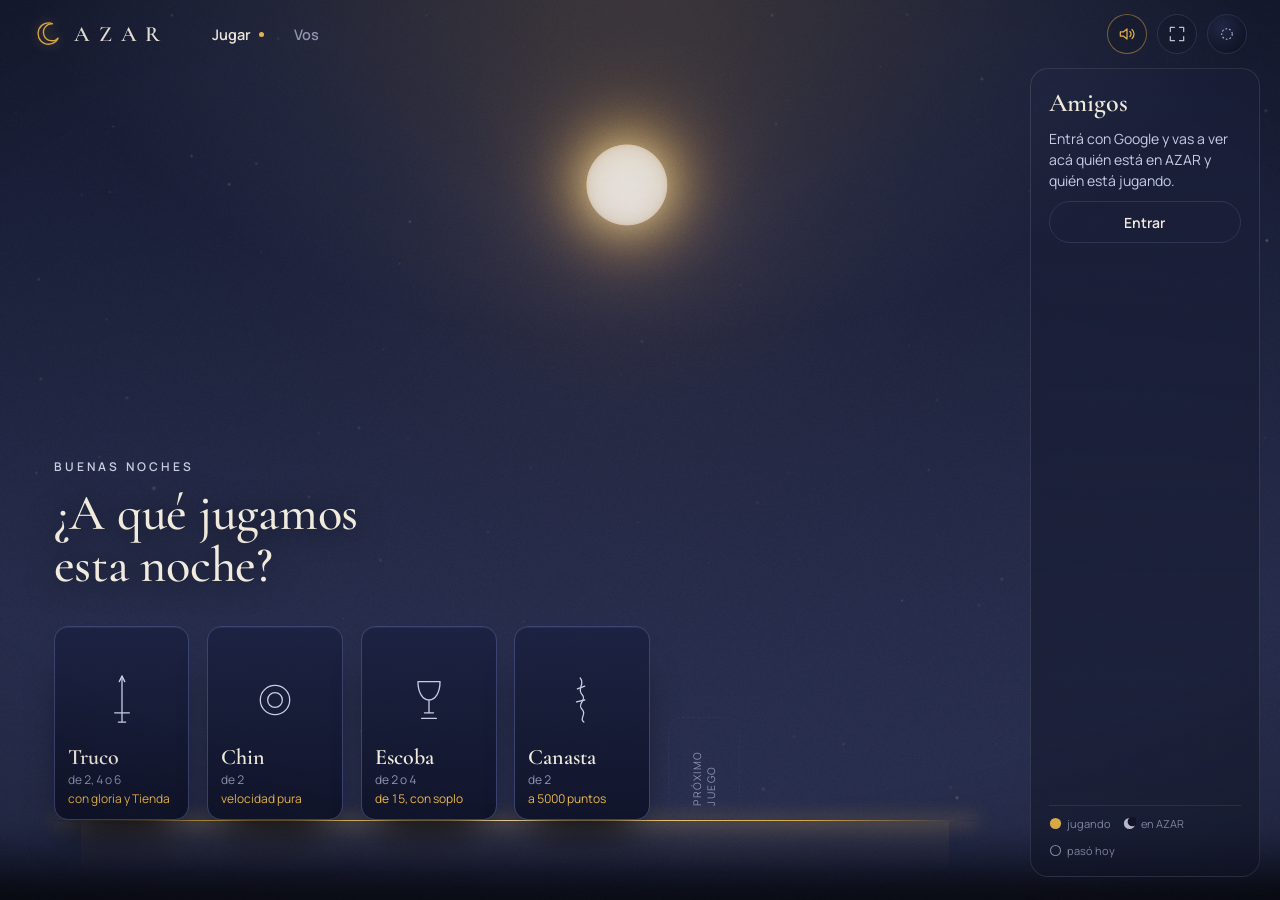
==== index.html @ 0919c1ea "AZAR: identidad Eclipse, todos los juegos adentro (truco incluido), sonido de ambiente Co-Authored-B" ====
<!doctype html>
<html lang="es">
<head>
<meta charset="utf-8">
<meta name="viewport" content="width=device-width, initial-scale=1, viewport-fit=cover, user-scalable=no">
<meta name="theme-color" content="#0A0C16">
<title>AZAR</title>
<meta name="description" content="Juegos de cartas argentinos para jugar con amigos: truco, Chin, escoba y canasta.">
<link rel="manifest" href="manifest.webmanifest">
<link rel="icon" type="image/png" href="iconos/icono-192.png">
<link rel="apple-touch-icon" href="iconos/icono-180.png">
<meta name="apple-mobile-web-app-capable" content="yes">
<meta name="mobile-web-app-capable" content="yes">
<link rel="preload" href="fuentes/CormorantGaramond.woff2" as="font" type="font/woff2" crossorigin>
<link rel="preload" href="fuentes/Manrope.woff2" as="font" type="font/woff2" crossorigin>
<link rel="stylesheet" href="css/estilo.css">
<link rel="stylesheet" href="css/caras.css">
<link rel="stylesheet" href="css/lobby.css">
<link rel="stylesheet" href="css/chin.css">
<link rel="stylesheet" href="css/escoba.css">
<link rel="stylesheet" href="css/canasta.css">
</head>
<body>
<div class="grano"></div>
<div class="pantalla" id="app"></div>
<script src="vendor/peerjs.min.js"></script>
<script src="vendor/supabase.js"></script>
<script type="module" src="main.js"></script>
</body>
</html>
---- css/estilo.css ----
/* Base de AZAR: identidad «Eclipse» (etapa 4, 2026-11-18). Azul noche, oro de corona, plata lunar.
   Cormorant Garamond para títulos y Manrope para todo lo que se lee jugando. Los nombres viejos de los tokens
   (--noche, --ambar, --papel…) se conservan para que las mesas tomen los colores nuevos sin reescribirlas. */
@font-face { font-family: "Cormorant Garamond"; src: url(../fuentes/CormorantGaramond.woff2) format("woff2"); font-weight: 300 700; font-display: swap; }
@font-face { font-family: "Cormorant Garamond"; src: url(../fuentes/CormorantGaramond-Italic.woff2) format("woff2"); font-style: italic; font-weight: 300 700; font-display: swap; }
@font-face { font-family: Manrope; src: url(../fuentes/Manrope.woff2) format("woff2"); font-weight: 200 800; font-display: swap; }

:root {
  /* Eclipse */
  --bg: #0A0C16; --bg2: #121629; --surf: #1A1F38; --line: #2C3354; --fg: #F1EBDD; --mute: #8A90AE; --acc: #E9B54A; --acc2: #C7CCE4;
  --brasa: #E07A4F; --acc-t: rgba(233,181,74,.12); --glow: 0 0 0 4px rgba(233,181,74,.18), 0 8px 28px rgba(233,181,74,.28);
  --fd: "Cormorant Garamond", Georgia, serif; --fb: Manrope, "Segoe UI", system-ui, sans-serif;
  /* nombres heredados, ya con los valores de Eclipse */
  --noche: var(--bg); --papel: var(--fg); --tinta: #0A0C16; --ambar: var(--acc); --ambar-p: #B8862F; --dorso: var(--bg2);
  --superficie: var(--surf); --linea: var(--line); --gris: var(--mute); --texto-suave: var(--acc2); --pano: #121629;
  color-scheme: dark;
}
* { box-sizing: border-box; margin: 0; }
html, body { height: 100%; }
body { background: var(--noche); color: var(--papel); font-family: var(--fb); font-variant-numeric: tabular-nums; -webkit-font-smoothing: antialiased;
  overflow: hidden; -webkit-tap-highlight-color: transparent; user-select: none; -webkit-user-select: none; }
button { font: inherit; color: inherit; cursor: pointer; touch-action: manipulation; }
[hidden] { display: none !important; }
:focus-visible { outline: 2px solid var(--ambar); outline-offset: 2px; }

.grano { position: fixed; inset: 0; pointer-events: none; z-index: 90; opacity: .09; mix-blend-mode: overlay;
  background-image: url("data:image/svg+xml,%3Csvg xmlns='http://www.w3.org/2000/svg' width='180' height='180'%3E%3Cfilter id='g'%3E%3CfeTurbulence type='fractalNoise' baseFrequency='.9' numOctaves='2'/%3E%3C/filter%3E%3Crect width='100%25' height='100%25' filter='url(%23g)'/%3E%3C/svg%3E"); }

/* la lámpara de arriba */
.pantalla { position: fixed; inset: 0; }
.pantalla::before { content: ""; position: absolute; inset: 0; pointer-events: none; z-index: 40;
  background: radial-gradient(ellipse 62% 58% at 50% -6%, rgba(233,181,74,.14), rgba(199,204,228,.04) 55%, transparent 78%),
              radial-gradient(ellipse 120% 90% at 50% 45%, transparent 50%, rgba(0,0,0,.45)); }

.boton { min-height: 48px; padding: 10px 22px; border-radius: 99px; border: 1px solid var(--linea); background: var(--superficie); font-weight: 600; font-size: 17px; }
.boton.primario { background: linear-gradient(180deg, #F2C463, #D99A3A); color: var(--tinta); border-color: #E9B54A; }
.boton.suave { background: transparent; color: var(--gris); }
.boton:active { transform: scale(.97); }
.svg-carta { display: block; width: 100%; height: 100%; }

/* ---------- inicio ---------- */
.inicio { position: absolute; inset: 0; display: flex; flex-direction: column; align-items: center; justify-content: safe center; gap: 22px;
  padding: max(28px, env(safe-area-inset-top)) 20px 28px; text-align: center; overflow-y: auto; }
.inicio .sello { font-family: var(--fd); font-size: clamp(88px, 26vw, 150px); line-height: .8; font-weight: 700; color: var(--ambar); letter-spacing: .01em; }
.inicio .lema { color: var(--texto-suave); max-width: 30ch; line-height: 1.4; font-size: 17px; }
.inicio .grupo { display: flex; flex-direction: column; gap: 10px; align-items: center; width: min(360px, 100%); }
.inicio .etiqueta { font-family: var(--fb); font-size: 12px; color: var(--gris); }
.inicio .dificultades { display: flex; gap: 8px; width: 100%; }
.inicio .dif { flex: 1; min-height: 64px; padding: 8px 6px; border-radius: 16px; border: 1px solid var(--linea); background: var(--superficie); display: flex; flex-direction: column; gap: 2px; align-items: center; justify-content: center; }
.inicio .dif b { font-size: 16px; }
.inicio .dif small { font-family: var(--fb); font-size: 10.5px; color: var(--gris); }
.inicio .dif[aria-pressed=true] { border-color: var(--ambar); background: rgba(233,181,74,.1); }
.inicio .dif[aria-pressed=true] b { color: var(--ambar); }
.inicio .jugar { width: min(360px, 100%); font-size: 22px; min-height: 58px; }
.inicio .reglas { max-width: 38ch; font-size: 14.5px; line-height: 1.5; color: var(--texto-suave); text-align: left; }
.inicio .reglas summary { text-align: center; cursor: pointer; color: var(--ambar); font-family: var(--fd); font-size: 22px; }
.inicio .reglas ul { margin: 8px 0 0 18px; display: grid; gap: 4px; }
.inicio .pronto { font-family: var(--fb); font-size: 11px; color: var(--gris); }

.inicio .sello.chico { font-size: clamp(64px, 18vw, 96px); }
.inicio .link { width: 100%; background: var(--superficie); color: var(--papel); border: 1px solid var(--linea); border-radius: 12px; padding: 12px; font-family: var(--fb); font-size: 12.5px; user-select: text; -webkit-user-select: text; }

/* 2026-11-16: formato de la partida y desafío del día en el menú de CHIN */
.inicio .formatos { display: flex; gap: 8px; width: 100%; }
.inicio .fmt { flex: 1; min-height: 56px; padding: 8px 6px; border-radius: 16px; border: 1px solid var(--linea); background: var(--superficie); display: flex; flex-direction: column; gap: 2px; align-items: center; justify-content: center; }
.inicio .fmt b { font-size: 16px; }
.inicio .fmt small { font-family: var(--fb); font-size: 10.5px; color: var(--gris); }
.inicio .fmt[aria-pressed=true] { border-color: var(--ambar); background: rgba(233,181,74,.1); }
.inicio .fmt[aria-pressed=true] b { color: var(--ambar); }
.inicio .desafio-lema { font-size: 14px; color: var(--texto-suave); text-align: center; }
.inicio .desafio-tabla { width: 100%; text-align: left; }
.inicio .desafio-tabla summary { cursor: pointer; font-family: var(--fb); font-size: 12px; color: var(--gris); padding: 6px 0; }
.inicio .desafio-filas { font-size: 14px; color: var(--texto-suave); }
.tabla-dia { list-style: none; padding: 0; margin: 4px 0 0; display: grid; gap: 2px; width: 100%; }
.tabla-dia li { display: grid; grid-template-columns: 26px 1fr auto; align-items: baseline; gap: 8px; padding: 3px 8px; border-radius: 8px; }
.tabla-dia li.yo { background: rgba(233,181,74,.14); }
.tabla-dia .puesto { font-family: var(--fb); font-size: 12px; color: var(--gris); }
.tabla-dia .quien { overflow: hidden; text-overflow: ellipsis; white-space: nowrap; }
.tabla-dia b { font-family: var(--fb); font-size: 13px; font-variant-numeric: tabular-nums; color: var(--papel); }
.tabla-vacia { font-size: 14px; color: var(--texto-suave); }

/* ---------- AZAR, etapa 4: los menús de los juegos a pantalla completa ----------
   En la compu, dos columnas: el nombre del juego, su lema y las reglas a la izquierda; las opciones a la derecha.
   Los bots se eligen por su sol (Totalidad, Mordida, Anillo de diamante). */
.inicio .dif .cara-sol, .inicio .socio .cara-sol { width: 38px; height: 38px; margin-bottom: 4px; }
.inicio .dificultades .dif, .inicio .dificultades .socio { min-height: 96px; }
.inicio .sello { font-family: var(--fd); font-weight: 600; letter-spacing: .01em; }
@media (min-width: 1000px) {
  .inicio.juego-menu { display: grid; grid-template-columns: minmax(0, 1fr) minmax(380px, 460px); column-gap: clamp(48px, 8vw, 160px); row-gap: 18px;
    align-content: center; align-items: start; justify-items: stretch; padding: 72px clamp(40px, 8vw, 160px) 56px; text-align: left; grid-auto-flow: row dense; }
  .juego-menu > .sello, .juego-menu > .lema, .juego-menu > .reglas, .juego-menu > .pronto { grid-column: 1; justify-self: start; text-align: left; }
  .juego-menu > :not(.sello):not(.lema):not(.reglas):not(.pronto) { grid-column: 2; width: 100%; }
  .juego-menu > .sello { font-size: clamp(110px, 11vw, 190px); line-height: .9; grid-row: 1 / span 2; align-self: end; }
  .juego-menu > .lema { max-width: 34ch; font-size: 19px; }
  .juego-menu > .reglas { max-width: 52ch; }
  .juego-menu > .reglas summary { text-align: left; }
  .juego-menu .grupo { width: 100%; }
  .juego-menu .jugar, .juego-menu .boton { width: 100%; }
}

/* celular: que el menú del juego entre sin scroll en 390×844 */
@media (max-width: 999px) {
  .inicio.juego-menu { gap: 14px; padding-top: max(20px, env(safe-area-inset-top)); padding-bottom: 20px; }
  .juego-menu > .sello { font-size: clamp(60px, 17vw, 84px); }
  .juego-menu > .lema { font-size: 15px; }
  .inicio .dificultades .dif, .inicio .dificultades .socio { min-height: 84px; }
  .inicio .dif .cara-sol, .inicio .socio .cara-sol { width: 32px; height: 32px; }
}
@media (max-width: 999px) {
  .inicio.juego-menu .grupo { gap: 8px; }
  .inicio .dificultades .dif, .inicio .dificultades .socio { min-height: 0; padding: 8px 4px; }
  .inicio .dif .cara-sol, .inicio .socio .cara-sol { width: 28px; height: 28px; margin-bottom: 2px; }
  .inicio .formatos .fmt { min-height: 50px; }
  .inicio .desafio-lema { display: none; }
  .inicio.juego-menu { gap: 10px; }
  .inicio.juego-menu > .boton.suave { min-height: 38px; padding: 6px 16px; }
  .inicio.juego-menu .jugar { min-height: 52px; font-size: 20px; }
}
---- css/caras.css ----
/* Aparejo de las caras «recorte de papel» (copiado de truco/juego/css/mesa.css) + reacciones de CHIN */
/* aparejo de la cara (señas y cabeza) */
.cara-jugador .m, .cara-jugador .ojo-c { display: none; }
.cara-jugador[data-boca="normal"] .m-normal, .cara-jugador[data-boca="plana"] .m-plana, .cara-jugador[data-boca="der"] .m-der, .cara-jugador[data-boca="izq"] .m-izq,
.cara-jugador[data-boca="muerde"] .m-muerde, .cara-jugador[data-boca="trompa"] .m-trompa, .cara-jugador[data-boca="lengua"] .m-lengua, .cara-jugador[data-boca="cachetes"] .m-cachetes { display: inline; }
.cara-jugador[data-ojos="cerrados"] .ojo-a { display: none; }
.cara-jugador[data-ojos="cerrados"] .ojo-c { display: inline; }
.cara-jugador[data-ojos="guino"] .ojo-a.d { display: none; }
.cara-jugador[data-ojos="guino"] .ojo-c.d { display: inline; }
.cara-jugador .cejas { transition: transform .12s ease-out; }
.cara-jugador[data-cejas="arriba"] .cejas { transform: translateY(-11px); }
.cara-jugador .cachete { transform-box: fill-box; transform-origin: center; transition: transform .14s, opacity .14s; }
.cara-jugador[data-cach="si"] .cachete { transform: scale(1.7); opacity: .85; }
.cara-jugador .craneo { transform-box: fill-box; transform-origin: center; transition: transform .14s; }
.cara-jugador[data-cach="si"] .craneo { transform: scaleX(1.07); }
.cara-jugador .cabeza, .cara-jugador .rasgos { transform-box: view-box; transform-origin: 100px 190px; }
.g-si .cabeza { animation: si-c .9s ease-in-out; } .g-si .rasgos { animation: si-r .9s ease-in-out; }
.g-no .cabeza { animation: no-c .9s ease-in-out; } .g-no .rasgos { animation: no-r .9s ease-in-out; }
.g-mas .cabeza { animation: mas-c 1.1s ease-in-out; } .g-mas .rasgos { animation: mas-r 1.1s ease-in-out; }
.g-menos .cabeza { animation: menos-c 1.1s ease-in-out; } .g-menos .rasgos { animation: menos-r 1.1s ease-in-out; }
@keyframes si-c { 25%, 75% { transform: translateY(6px); } 50% { transform: translateY(-2px); } }
@keyframes si-r { 25%, 75% { transform: translateY(12px); } 50% { transform: translateY(-4px); } }
@keyframes no-c { 20%, 60% { transform: rotate(-5deg); } 40%, 80% { transform: rotate(5deg); } }
@keyframes no-r { 20%, 60% { transform: translateX(-12px); } 40%, 80% { transform: translateX(12px); } }
@keyframes mas-c { 20%, 75% { transform: translateY(-5px); } }
@keyframes mas-r { 20%, 75% { transform: translateY(-13px); } }
@keyframes menos-c { 20%, 75% { transform: translateY(5px); } }
@keyframes menos-r { 20%, 75% { transform: translateY(14px); } }

/* ---------- textos de la mesa ---------- */
.eq-bazas { position: absolute; z-index: 20; left: 14px; top: calc(60px + env(safe-area-inset-top)); font-family: var(--fd); font-size: 20px; line-height: 1.05; color: var(--ambar); pointer-events: none; max-width: 34%; transform: rotate(-3deg); }
/* reacciones de CHIN */
.cara-jugador[data-boca="risa"] .m-risa { display: inline; }
.cara-jugador[data-cejas="bajas"] .cejas { transform: translateY(5px); }
.cara-jugador[data-cejas="bajas"] .cejas path:first-child { transform: rotate(14deg); transform-origin: 76px 82px; }
.cara-jugador[data-cejas="bajas"] .cejas path:last-child { transform: rotate(-14deg); transform-origin: 124px 82px; }
@media (prefers-reduced-motion: reduce) {
  .cara-jugador .cejas, .cara-jugador .cachete, .cara-jugador .craneo { transition: none; }
  .g-si .cabeza, .g-no .cabeza, .g-mas .cabeza, .g-menos .cabeza, .g-si .rasgos, .g-no .rasgos, .g-mas .rasgos, .g-menos .rasgos { animation: none; }
}

/* Los bots son soles eclipsados (etapa 4): no hacen muecas, laten. Risa = destello, bronca = brasa, sorpresa = se abre. */
.cara-sol { overflow: visible; border-radius: 50%; }
.cara-sol .sol-luz { transform-origin: 0 0; transition: transform .3s ease, filter .3s ease; }
.cara-sol[data-boca="risa"] .sol-luz { animation: sol-risa 1.1s ease-out; }
.cara-sol[data-boca="plana"] .sol-luz { animation: sol-bronca 1.1s ease-out; }
.cara-sol[data-boca="trompa"] .sol-luz { animation: sol-sorpresa 1.1s ease-out; }
@keyframes sol-risa { 30% { filter: brightness(1.6) drop-shadow(0 0 6px #E9B54A); transform: scale(1.06); } }
@keyframes sol-bronca { 30% { filter: sepia(.6) saturate(2.4) hue-rotate(-18deg) brightness(1.1); } }
@keyframes sol-sorpresa { 30% { transform: scale(1.14); } }
@media (prefers-reduced-motion: reduce) { .cara-sol .sol-luz { animation: none !important; } }
---- css/lobby.css ----
/* Inicio de AZAR · identidad «Eclipse» (etapa 4). Pantalla completa en 1920×1080, 1366×768 y 390×844, sin scroll.
   El eclipse es un canvas fijo detrás de todo (nucleo/cielo.js); acá solo va lo que se lee y se toca encima. */
.cielo { position: fixed; inset: 0; width: 100%; height: 100%; z-index: 0; pointer-events: none; display: block; background: var(--bg); }
.pantalla { z-index: 1; }
.medidor-fps { position: fixed; z-index: 200; left: 8px; top: 8px; font: 600 12px var(--fb); color: #0A0C16; background: #E9B54A; padding: 4px 8px; border-radius: 8px; pointer-events: none; }

.azar { position: absolute; inset: 0; display: grid; grid-template-columns: minmax(0, 1fr) clamp(250px, 19vw, 330px); grid-template-rows: auto minmax(0, 1fr);
  grid-template-areas: "nav nav" "escena amigos"; color: var(--fg); font-family: var(--fb); }

/* ---------- barra de arriba ---------- */
.azar .az-nav { grid-area: nav; display: flex; align-items: center; gap: clamp(16px, 2.4vw, 36px); padding: max(14px, env(safe-area-inset-top)) clamp(16px, 2.6vw, 40px) 10px; position: relative; z-index: 3; }
.azar .marca { font-family: var(--fd); font-weight: 600; font-size: clamp(21px, 1.7vw, 27px); letter-spacing: .42em; display: flex; align-items: center; gap: 12px; padding-left: 2px; }
.azar .marca .medialuna { width: 1.25em; height: 1.25em; fill: none; stroke: var(--acc); stroke-width: 1.6; filter: drop-shadow(0 0 6px rgba(233,181,74,.45)); }
.azar .pestanas { display: flex; gap: 6px; }
.azar .pestanas button { border: 0; background: none; color: var(--mute); font-size: 14.5px; font-weight: 600; padding: 8px 12px; border-radius: 99px; display: inline-flex; align-items: center; gap: 8px; }
.azar .pestanas button[aria-current=true] { color: var(--fg); }
.azar .pestanas button[aria-current=true]::after { content: ""; width: 5px; height: 5px; border-radius: 50%; background: var(--acc); }
.azar .pestanas button:hover { color: var(--fg); }
.azar .nav-der { margin-left: auto; display: flex; gap: 10px; align-items: center; }
.azar .ico-btn { width: 40px; height: 40px; border-radius: 50%; border: 1px solid var(--line); background: rgba(18,22,41,.5); display: grid; place-items: center; color: var(--acc2); }
.azar .ico-btn svg { width: 20px; height: 20px; fill: none; stroke: currentColor; stroke-width: 1.5; stroke-linecap: round; stroke-linejoin: round; }
.azar .ico-btn[aria-pressed=true] { color: var(--acc); border-color: rgba(233,181,74,.45); }
.azar .ico-btn:hover { border-color: var(--acc2); }
.azar .yo { border: 0; background: none; padding: 0; }

/* lunas (personas) */
.azar .luna { width: 40px; height: 40px; border-radius: 50%; display: grid; place-items: center; position: relative; flex: none; font-weight: 700; font-size: 14px;
  background: radial-gradient(circle at 38% 32%, #222949, #121629 70%); color: var(--fg); border: 1px solid var(--line); }
.azar .luna.vacia svg { width: 18px; height: 18px; fill: none; stroke: var(--acc2); stroke-width: 1.4; stroke-dasharray: 2.4 2.6; }
.azar .luna .fase { position: absolute; right: -2px; bottom: -2px; width: 14px; height: 14px; }

/* ---------- escena: cielo, saludo, mostrador ---------- */
.azar .escena { grid-area: escena; position: relative; z-index: 2; display: flex; flex-direction: column; min-height: 0; padding: 0 clamp(16px, 4.2vw, 80px) clamp(16px, 2.6vh, 30px); }
.cielo-zona { flex: 1 1 0; min-height: 40px; position: relative; }
/* dónde va la luna: el canvas la dibuja con el centro y el radio de este elemento */
.azar .ancla-eclipse { position: absolute; width: clamp(64px, 9.6vh, 104px); aspect-ratio: 1; left: 62%; top: 30%; transform: translate(-50%, -50%); pointer-events: none; }
.azar .saludo-bloque { display: grid; gap: clamp(8px, 1.4vh, 14px); margin-bottom: clamp(20px, 4vh, 44px); }
.azar .saludo { font-size: 12px; letter-spacing: .26em; color: var(--acc2); text-transform: uppercase; font-weight: 600; }
.azar .titular { font-family: var(--fd); font-weight: 500; font-size: clamp(40px, 5.6vh, 66px); line-height: 1.02; letter-spacing: -.005em; text-shadow: 0 2px 30px rgba(10,12,22,.8); }

.azar .mostrador { position: relative; padding-bottom: 2px; }
.azar .barajas { display: flex; gap: clamp(12px, 1.4vw, 24px); align-items: flex-end; }
.azar .baraja { position: relative; width: clamp(128px, 10.6vw, 190px); aspect-ratio: 150 / 214; border-radius: 14px; flex: none;
  background: linear-gradient(180deg, #1B2140, #10142A); border: 1px solid #3A4270; color: var(--fg); text-align: left;
  box-shadow: 0 30px 40px -18px rgba(0,0,0,.8), inset 0 1px 0 rgba(255,255,255,.06);
  display: grid; align-content: end; gap: 3px; padding: clamp(12px, 1vw, 18px); overflow: hidden;
  transition: transform .35s cubic-bezier(.2,.8,.2,1), border-color .25s, box-shadow .35s; }
.azar .baraja .signo { position: absolute; left: 50%; top: 38%; transform: translate(-50%, -50%); width: 44%; height: auto; fill: none; stroke: var(--acc2); stroke-width: 1.4; stroke-linecap: round; stroke-linejoin: round; transition: stroke .25s, filter .35s; }
.azar .baraja b { font-family: var(--fd); font-size: clamp(22px, 1.6vw, 30px); font-weight: 600; line-height: 1; white-space: nowrap; }
.azar .baraja small { font-size: 12px; color: var(--mute); }
.azar .baraja .vivo { font-size: 12px; color: var(--acc); line-height: 1.25; }
.azar .baraja:not(.vacia):hover, .azar .baraja:not(.vacia):focus-visible { transform: translateY(-10px); border-color: var(--acc);
  box-shadow: 0 40px 50px -20px rgba(0,0,0,.85), 0 0 0 1px var(--acc), 0 0 46px rgba(233,181,74,.28); outline: none; }
.azar .baraja:not(.vacia):hover .signo, .azar .baraja:not(.vacia):focus-visible .signo { stroke: var(--acc); filter: drop-shadow(0 0 8px rgba(233,181,74,.6)); }
.azar .baraja:active { transform: translateY(-4px) scale(.98); }
.azar .baraja.vacia { width: clamp(70px, 5.6vw, 96px); background: transparent; border-style: dashed; border-color: #2C3354; box-shadow: none; place-items: center; align-content: center; }
.azar .baraja.vacia small { writing-mode: vertical-rl; transform: rotate(180deg); letter-spacing: .14em; text-transform: uppercase; font-size: 10.5px; }
.azar .az-franja { height: 1px; margin-top: 0; background: linear-gradient(90deg, transparent, rgba(233,181,74,.9) 18%, #FFE2A0 50%, rgba(233,181,74,.9) 82%, transparent); box-shadow: 0 0 18px 2px rgba(233,181,74,.45); }
.azar .az-reflejo { height: clamp(28px, 6vh, 70px); background: linear-gradient(180deg, rgba(233,181,74,.08), transparent); margin: 0 3%; }

.azar .seguir { align-self: flex-start; display: flex; gap: 14px; align-items: center; padding: 10px 12px 10px 14px; margin-top: 4px; border-radius: 16px; background: rgba(26,31,56,.6); border: 1px solid var(--line); backdrop-filter: blur(6px); }
.azar .seguir .signo { width: 30px; height: 30px; fill: none; stroke: var(--acc); stroke-width: 2; stroke-linecap: round; stroke-linejoin: round; }
.azar .seguir b { font-family: var(--fd); font-size: 20px; font-weight: 600; display: block; line-height: 1.05; }
.azar .seguir small { color: var(--mute); font-size: 12px; }

/* ---------- botones de AZAR ---------- */
.azar .btn { font: 600 14px var(--fb); padding: 10px 18px; min-height: 42px; border: 1px solid var(--line); background: transparent; color: var(--fg); border-radius: 99px; display: inline-flex; align-items: center; justify-content: center; gap: 8px; white-space: nowrap; }
.azar .btn.prim { background: linear-gradient(180deg, #F2C463, #D99A3A); color: #0A0C16; border-color: #E9B54A; }
.azar .btn.prim:hover { box-shadow: var(--glow); }
.azar .btn.sec:hover { border-color: var(--fg); }
.azar .btn.chico { padding: 6px 14px; min-height: 36px; font-size: 13px; }
.azar .btn.suave { border-color: transparent; color: var(--mute); }
.azar .btn.peligro { background: #7a2a22; border-color: #7a2a22; }
.azar .btn:active { transform: scale(.97); }

/* ---------- columna Amigos ---------- */
.azar .amigos { grid-area: amigos; position: relative; z-index: 2; margin: 4px clamp(16px, 1.6vw, 28px) clamp(16px, 2.6vh, 28px) 0; border-radius: 18px; min-height: 0;
  background: linear-gradient(180deg, rgba(26,31,56,.72), rgba(18,22,41,.55)); border: 1px solid rgba(199,204,228,.14); backdrop-filter: blur(8px);
  padding: 18px; display: flex; flex-direction: column; gap: 10px; }
.azar .amigos h2 { font-family: var(--fd); font-size: 26px; font-weight: 600; }
.azar .amigos-lista { flex: 1; min-height: 0; overflow-y: auto; display: grid; align-content: start; gap: 10px; scrollbar-width: thin; }
.azar .grupo-t { font-size: 10.5px; letter-spacing: .22em; text-transform: uppercase; color: var(--mute); margin-top: 6px; }
.azar .amigo { display: grid; grid-template-columns: 40px 1fr; gap: 10px; align-items: center; }
.azar .amigo b { font-size: 14px; font-weight: 600; display: block; line-height: 1.2; }
.azar .amigo small { font-size: 12px; color: var(--mute); display: block; }
.azar .amigo small.j { color: var(--acc); }
.azar .leyenda { display: flex; gap: 12px; flex-wrap: wrap; font-size: 11px; color: var(--mute); border-top: 1px solid var(--line); padding-top: 10px; }
.azar .leyenda span { display: inline-flex; gap: 5px; align-items: center; } .leyenda .fase { width: 13px; height: 13px; }
.azar .nota { color: var(--acc2); line-height: 1.5; font-size: 14px; }

/* ---------- panel Vos ---------- */
.azar .panel-vos { position: absolute; z-index: 10; top: 70px; right: clamp(16px, 1.6vw, 28px); bottom: clamp(16px, 2.6vh, 28px); width: min(440px, calc(100% - 32px)); overflow-y: auto;
  border-radius: 20px; background: linear-gradient(180deg, rgba(26,31,56,.94), rgba(14,17,34,.94)); border: 1px solid rgba(199,204,228,.16); backdrop-filter: blur(14px);
  padding: 26px 24px; display: grid; align-content: start; gap: 12px; box-shadow: 0 30px 80px rgba(0,0,0,.6); }
.azar .panel-vos h2 { font-family: var(--fd); font-size: 28px; font-weight: 600; margin-top: 6px; }
.azar .cerrar-vos { position: absolute; right: 12px; top: 10px; width: 40px; height: 40px; border-radius: 50%; border: 0; background: none; color: var(--mute); font-size: 28px; line-height: 1; }
.azar .cerrar-vos:hover { color: var(--fg); }
.azar .panel-vos .campo { width: 100%; background: var(--bg2); color: var(--fg); border: 1px solid var(--line); border-radius: 12px; padding: 13px; font: 500 17px var(--fb); user-select: text; -webkit-user-select: text; }
.azar .perfil-grande { display: flex; align-items: center; gap: 16px; } .perfil-grande .luna { width: 64px; height: 64px; font-size: 24px; }
.azar .p-nombre { display: block; font-family: var(--fd); font-size: 30px; font-weight: 600; line-height: 1; } .perfil-grande small { color: var(--mute); font-size: 13px; }
.azar .historial { list-style: none; padding: 0; display: grid; gap: 6px; } .historial li { padding: 10px 12px; border-radius: 12px; background: var(--bg2); border-left: 3px solid var(--line); font-size: 14px; }
.azar .historial li.gane { border-left-color: var(--acc); }
.azar .acciones { display: grid; gap: 10px; margin-top: 10px; } .borrar { display: grid; gap: 10px; }
.azar .legal { margin-top: 14px; font-size: 12px; color: var(--mute); text-align: center; } .legal a { color: var(--mute); }
.azar .toast { position: absolute; z-index: 20; left: 50%; transform: translateX(-50%); bottom: 24px; max-width: calc(100% - 32px); text-align: center; background: var(--fg); color: #0A0C16; border-radius: 14px; padding: 10px 16px; font-weight: 600; box-shadow: 0 8px 24px rgba(0,0,0,.5); }

/* botón flotante de pantalla completa en las mesas y menús (nucleo/pantalla.js) */
.btn-pantalla { position: fixed; z-index: 95; left: max(10px, env(safe-area-inset-left)); bottom: max(10px, env(safe-area-inset-bottom)); width: 36px; height: 36px; border-radius: 10px;
  border: 1px solid rgba(199,204,228,.18); background: rgba(10,12,22,.55); color: var(--acc2); display: grid; place-items: center; opacity: .6; }
.btn-pantalla:hover { opacity: 1; }
.btn-pantalla svg { width: 18px; height: 18px; fill: none; stroke: currentColor; stroke-width: 1.6; stroke-linecap: round; }

/* ---------- compu baja (1366×768) ---------- */
@media (max-height: 820px) and (min-width: 900px) {
  .azar .titular { font-size: clamp(38px, 6.2vh, 54px); }
  .azar .saludo-bloque { margin-bottom: 22px; }
  .azar .baraja { width: clamp(120px, 10vw, 160px); }
}

/* ---------- celular y ventanas angostas ---------- */
@media (max-width: 899px) {
  .azar { grid-template-columns: minmax(0, 1fr); grid-template-rows: auto minmax(0, 1fr) auto; grid-template-areas: "nav" "escena" "amigos"; }
  .azar .az-nav { gap: 12px; padding-bottom: 6px; }
  .azar .pestanas button { padding: 8px 8px; }
  .azar .marca { letter-spacing: .3em; }
  .azar .ico-btn { width: 36px; height: 36px; }
  .azar .yo .luna { width: 36px; height: 36px; }
  .azar .escena { padding: 0 16px 10px; }
  .azar .ancla-eclipse { width: clamp(50px, 7.6vh, 72px); left: 74%; top: 46%; }
  .azar .saludo { font-size: 10.5px; letter-spacing: .2em; }
  .azar .titular { font-size: clamp(32px, 4.6vh, 42px); }
  .azar .saludo-bloque { margin-bottom: 14px; gap: 8px; }
  .azar .barajas { display: grid; grid-template-columns: 1fr 1fr; gap: 10px; }
  .azar .baraja { width: auto; aspect-ratio: auto; min-height: clamp(84px, 11.4vh, 108px); padding: 12px 12px 12px clamp(58px, 16vw, 70px); align-content: center; border-radius: 14px; }
  .azar .baraja .signo { left: clamp(30px, 8vw, 36px); top: 50%; width: clamp(34px, 9vw, 42px); }
  .azar .baraja b { font-size: 23px; }
  .azar .baraja .vivo { font-size: 11px; }
  .azar .baraja.vacia { display: none; }
  .azar .baraja:not(.vacia):hover { transform: none; }
  .azar .az-franja { margin-top: 12px; } .az-reflejo { height: 18px; }
  .azar .seguir { width: 100%; padding: 8px 10px; } .seguir b { font-size: 18px; } .seguir .btn { margin-left: auto; }
  .azar .amigos { margin: 0 16px max(12px, env(safe-area-inset-bottom)); padding: 12px 14px; max-height: min(30vh, 250px); gap: 6px; }
  .azar .amigos h2 { font-size: 21px; }
  .azar .amigos-lista { gap: 8px; }
  .azar .amigo { grid-template-columns: 36px 1fr; } .amigo .luna { width: 36px; height: 36px; }
  .azar .leyenda { padding-top: 6px; font-size: 10.5px; }
  .azar .panel-vos { top: 64px; left: 12px; right: 12px; bottom: 12px; width: auto; padding: 22px 18px; }
}
@media (max-width: 899px) and (max-height: 700px) { .amigos .leyenda { display: none; } .az-reflejo { display: none; } .titular { font-size: 30px; } }

@media (prefers-reduced-motion: reduce) { .baraja, .baraja .signo { transition: none; } }
/* las mesas ya traen su botón de pantalla completa arriba: el flotante queda solo para los menús */
body:has(.mesa) .btn-pantalla { display: none; }
---- css/chin.css ----
/* Mesa de CHIN, dirección B «El sol» */
.mesa { position: absolute; inset: 0; max-width: 560px; margin: 0 auto; display: flex; flex-direction: column;
  --cw: clamp(58px, min(22vw, 13.5dvh), 112px); --sol-d: clamp(104px, min(38vw, 21dvh), 168px); --mw: clamp(46px, min(14vw, 8.4dvh), 64px); }

.franja { display: flex; align-items: center; gap: 12px; padding: 12px 16px; position: relative; z-index: 2; }
.franja.arriba { padding-top: max(18px, env(safe-area-inset-top)); }
.franja.abajo { padding-bottom: max(14px, env(safe-area-inset-bottom)); }
.franja .cara-slot { width: clamp(46px, 14vw, 62px); flex: none; }
.franja .cara-jugador { width: 100%; display: block; overflow: visible; }
.quien { min-width: 0; flex: 1; }
.quien span { display: block; font-weight: 700; font-size: 18px; white-space: nowrap; overflow: hidden; text-overflow: ellipsis; }
.quien small { font-family: var(--fb); font-size: 10.5px; color: var(--gris); }
.icono { background: none; border: 0; font-size: 20px; padding: 6px; opacity: .7; }

/* cartas, mazos y pilas */
.carta { position: relative; width: 100%; aspect-ratio: 600/860; border-radius: 7px; box-shadow: 0 5px 12px rgba(0,0,0,.5); will-change: transform; }
.mano-slot { width: var(--mw); aspect-ratio: 600/860; flex: none; perspective: 500px; }
.mano-slot.mini { width: calc(var(--mw) * .72); }
.mano-slot .carta { box-shadow: 0 4px 10px rgba(0,0,0,.55); }
.mazo { position: relative; width: var(--mw); aspect-ratio: 600/860; flex: none; }
.mazo .capa { position: absolute; inset: 0; border-radius: 7px; box-shadow: 0 3px 8px rgba(0,0,0,.5); }
.mazo .capa .svg-carta { border-radius: 7px; }
.mazo .c1 { transform: translate(0, 0); } .mazo .c2 { transform: translate(2px, -2px); } .mazo .c3 { transform: translate(4px, -4px); }
.mazo b { position: absolute; left: 50%; top: 50%; transform: translate(-50%, -50%); font-family: var(--fd); font-size: 30px; font-weight: 700; color: var(--ambar); text-shadow: 0 2px 6px #000; z-index: 3; pointer-events: none; }
.mazo.vacio { opacity: .45; }
.mio-mazo { cursor: pointer; touch-action: none; }
.mio-mazo.pide::after { content: ""; position: absolute; inset: -5px; border-radius: 10px; border: 2px solid rgba(233,181,74,.55); animation: pide 1.4s ease-in-out infinite; pointer-events: none; }
@keyframes pide { 50% { opacity: .15; } }
.mio-mazo { order: 0; }

.pano { flex: 1; min-height: 0; margin: 0 8px; border-radius: 22px; position: relative; z-index: 1;
  background: radial-gradient(ellipse at 50% 42%, #1A1F38, var(--pano) 72%); border: 1px solid #2C3354; box-shadow: inset 0 0 60px rgba(0,0,0,.55);
  display: grid; grid-template-columns: 1fr auto 1fr; align-items: center; justify-items: center; padding: 0 4px; }
.pila { position: relative; width: var(--cw); aspect-ratio: 600/860; cursor: pointer; touch-action: none; }
.pila:first-child { transform: rotate(-4deg); } .pila:nth-child(3) { transform: rotate(4deg); }
.pila .hueco { position: absolute; inset: 0; border-radius: 8px; border: 2px dashed rgba(241,235,221,.2); }
.pila::before, .pila::after { content: ""; position: absolute; inset: 0; border-radius: 7px; background: #cfc7b4; box-shadow: 0 3px 8px rgba(0,0,0,.45); opacity: 0; transition: opacity .12s; }
.pila::before { transform: translate(-3px, -4px) rotate(-3deg); }
.pila::after { transform: translate(2px, -2px) rotate(2deg); }
.pila[data-n="1"]::after { opacity: 1; } .pila[data-n="2"]::before, .pila[data-n="2"]::after, .pila[data-n="3"]::before, .pila[data-n="3"]::after { opacity: 1; }
.pila .tope { position: absolute; inset: 0; width: 100%; z-index: 1; }
.pila.par .tope { box-shadow: 0 0 0 2px var(--ambar), 0 0 26px 6px rgba(233,181,74,.6), 0 5px 12px rgba(0,0,0,.5); animation: latido 1s ease-in-out infinite; }
.pila .tope.asentada { animation: asienta .2s ease-out; }
@keyframes latido { 50% { box-shadow: 0 0 0 3px var(--ambar), 0 0 42px 12px rgba(233,181,74,.85), 0 5px 12px rgba(0,0,0,.5); } }
@keyframes asienta { 40% { filter: brightness(1.12); } }
.vuelo { position: absolute; z-index: 25; pointer-events: none; aspect-ratio: 600/860; }

/* el sol: botón CHIN */
.chin.sol { position: relative; width: var(--sol-d); height: var(--sol-d); border-radius: 50%; border: 0; background: transparent; display: grid; place-items: center; color: #4a505b; touch-action: none; cursor: pointer; z-index: 3; }
.chin.sol svg { position: absolute; inset: -9%; width: 118%; height: 118%; animation: gira 40s linear infinite; }
.chin.sol::before { content: ""; position: absolute; inset: 21%; border-radius: 50%; background: #262b33; transition: background .12s, box-shadow .12s; }
.chin.sol span { position: relative; font-weight: 800; letter-spacing: .04em; font-size: calc(var(--sol-d) * .21); color: #6a707c; transition: color .12s; }
.chin.sol.lista { color: var(--ambar); }
.chin.sol.lista svg { animation: gira 5s linear infinite; }
.chin.sol.lista::before { background: var(--ambar); box-shadow: 0 0 40px 10px rgba(233,181,74,.55); animation: pulso .5s ease-in-out infinite alternate; }
.chin.sol.lista span { color: var(--tinta); }
.chin.sol.estalla { animation: estalla .5s ease-out; }
.chin.sol.no { animation: no .3s ease-in-out; }
@keyframes gira { to { transform: rotate(360deg); } }
@keyframes pulso { to { transform: scale(1.06); } }
@keyframes estalla { 30% { transform: scale(1.28); filter: brightness(1.3); } }
@keyframes no { 25%, 75% { transform: translateX(-6px); } 50% { transform: translateX(6px); } }

.grito { position: absolute; left: 50%; top: 12%; transform: translateX(-50%) rotate(-4deg); font-family: var(--fd); font-weight: 700; font-size: clamp(64px, 20vw, 110px);
  color: var(--ambar); text-shadow: 0 4px 22px rgba(0,0,0,.8); pointer-events: none; opacity: 0; z-index: 12; white-space: nowrap; }
.grito.rival { color: var(--papel); }
.grito.pop { animation: grita 1.1s ease-out forwards; }
@keyframes grita { 0% { opacity: 0; transform: translateX(-50%) rotate(-4deg) scale(.5); } 14% { opacity: 1; transform: translateX(-50%) rotate(-4deg) scale(1.15); } 30% { transform: translateX(-50%) rotate(-4deg) scale(1); } 80% { opacity: 1; } 100% { opacity: 0; } }
.aviso { position: absolute; left: 12px; right: 12px; bottom: 12px; text-align: center; font-family: var(--fd); font-size: 28px; color: var(--ambar); opacity: 0; transform: translateY(6px); transition: opacity .15s, transform .15s; pointer-events: none; text-shadow: 0 2px 10px #000; }
.aviso.ver { opacity: 1; transform: none; }

.cuenta { position: absolute; inset: 0; z-index: 30; display: grid; place-items: center; pointer-events: none; font-family: var(--fd); font-weight: 700; font-size: clamp(130px, 40vw, 220px); color: var(--ambar); text-shadow: 0 8px 40px #000; opacity: 0; }
.cuenta.pop { animation: cuenta .95s ease-out forwards; }
@keyframes cuenta { 0% { opacity: 0; transform: scale(1.6); } 20% { opacity: 1; transform: scale(1); } 80% { opacity: 1; } 100% { opacity: 0; transform: scale(.9); } }
.mesa.contando .pano { filter: brightness(.7); }

/* final */
.fin { position: absolute; inset: 0; z-index: 35; display: grid; place-items: center; background: rgba(8,10,20,.84); backdrop-filter: blur(3px); padding: 20px; }
.fin-caja { width: min(380px, 100%); text-align: center; display: grid; gap: 12px; }
.fin-titulo { font-family: var(--fd); font-weight: 700; font-size: clamp(64px, 18vw, 96px); line-height: .9; }
.fin-titulo.gane { color: var(--ambar); } .fin-titulo.perdi { color: var(--papel); }
.fin-sub { color: var(--texto-suave); }
.fin-datos { list-style: none; padding: 0; display: grid; gap: 4px; font-family: var(--fb); font-size: 13px; color: var(--gris); margin: 6px 0; }
.fin-datos b { color: var(--papel); font-size: 15px; }
.fin-botones { display: grid; gap: 10px; margin-top: 8px; }

@media (max-height: 560px) { .franja { padding-top: 8px; padding-bottom: 8px; } }
@media (prefers-reduced-motion: reduce) {
  .pila.par .tope, .chin.sol svg, .chin.sol.lista::before, .mio-mazo.pide::after { animation: none; }
}

/* reacciones rápidas, banner de conexión y paños */
.franja { position: relative; }
.cara-slot { position: relative; }
.burbuja { position: absolute; z-index: 15; white-space: nowrap; background: var(--papel); color: var(--tinta); font-family: var(--fd); font-weight: 700; font-size: 23px; line-height: 1;
  padding: 4px 12px 2px; border-radius: 14px; opacity: 0; pointer-events: none; transform: scale(.6); transition: opacity .12s, transform .15s; box-shadow: 0 4px 14px rgba(0,0,0,.5); }
.burbuja.ver { opacity: 1; transform: none; }
.rival-burbuja { left: 8px; top: 100%; } .mia-burbuja { right: 8px; bottom: 100%; }
.emotes-bandeja { position: absolute; z-index: 36; right: 12px; top: calc(100% - 4px); width: min(250px, 80vw); display: grid; gap: 6px; padding: 10px; border-radius: 16px; background: rgba(8,10,20,.96); border: 1px solid var(--linea); box-shadow: 0 12px 30px rgba(0,0,0,.6); }
.emotes-bandeja button { text-align: left; border: 1px solid var(--linea); background: var(--superficie); border-radius: 10px; padding: 9px 12px; font-size: 15px; }
.emotes-bandeja button:active { background: rgba(233,181,74,.18); }
.emotes-mudo { font-family: var(--fb); font-size: 11px; color: var(--gris); padding: 4px 2px 0; }
.corte { position: absolute; z-index: 33; left: 12px; right: 12px; top: 90px; text-align: center; font-family: var(--fd); font-size: 26px; color: var(--ambar); background: rgba(8,10,20,.92); border: 1px solid rgba(233,181,74,.5); border-radius: 14px; padding: 8px 12px 4px; }
.pano[data-pano="verde"] { background: radial-gradient(ellipse at 50% 42%, #2c5a3a, #1c3a26 72%); border-color: #2f5a3c; }
.pano[data-pano="rojo"] { background: radial-gradient(ellipse at 50% 42%, #6a2424, #3e1717 72%); border-color: #5a2222; }
.pano[data-pano="azul"] { background: radial-gradient(ellipse at 50% 42%, #243a63, #141f3a 72%); border-color: #26385c; }
.pano[data-pano="marmol"] { background: repeating-linear-gradient(115deg, rgba(255,255,255,.05) 0 2px, transparent 2px 40px), radial-gradient(ellipse at 50% 42%, #2a2c30, #141518 72%); border-color: #3a3c42; }
.pano[data-pano="noche"] { background: radial-gradient(ellipse at 50% 42%, #1c2640, #0e1220 72%); border-color: #232d4a; }
.pano[data-pano="ceniza"] { background: radial-gradient(ellipse at 50% 42%, #3c3a36, #23221f 72%); border-color: #4a4742; }

/* manos de 5 boca arriba: la mía abajo (se toca), la del rival arriba (chica) */
.mesa { --hw: clamp(50px, min(16.5vw, 11.5dvh), 92px); }
.mano-fila { display: flex; justify-content: center; gap: clamp(4px, 1.6vw, 10px); padding: 8px 12px; position: relative; z-index: 2; }
.mano-fila .mano-slot { width: var(--hw); border: 0; padding: 0; background: none; border-radius: 8px; position: relative; perspective: none; }
.mano-fila .mano-slot.vacio { outline: 2px dashed rgba(241,235,221,.12); outline-offset: -2px; }
.mia-fila .mano-slot { cursor: pointer; touch-action: none; transition: transform .1s; }
.mia-fila .mano-slot:active .carta { transform: scale(.96); }
.mia-fila .mano-slot.elegida { transform: translateY(-12px); }
.mia-fila .mano-slot.elegida .carta { box-shadow: 0 0 0 3px var(--ambar), 0 10px 18px rgba(0,0,0,.6); }
.rival-fila { padding-top: 2px; padding-bottom: 6px; }
.rival-fila .mano-slot.mini { width: calc(var(--hw) * .6); }
.rival-fila .carta { box-shadow: 0 3px 7px rgba(0,0,0,.5); }
.pila.destino .hueco, .pila.destino .tope { box-shadow: 0 0 0 3px rgba(233,181,74,.85), 0 0 18px 4px rgba(233,181,74,.35); }
.mio-mazo { cursor: default; }
@media (max-height: 640px) { .mesa { --hw: clamp(44px, min(15vw, 10.5dvh), 80px); } .mano-fila { padding-top: 4px; padding-bottom: 4px; } }
@media (prefers-reduced-motion: reduce) { .mia-fila .mano-slot { transition: none; } }
.franja.arriba { z-index: 4; }   /* la bandeja de reacciones va por encima de las cartas del rival */

/* arrastre: la carta sigue al dedo; se suelta sobre una pila o, desde el mazo, sobre la fila */
.carta.arrastre { position: absolute; z-index: 26; pointer-events: none; box-shadow: 0 14px 28px rgba(0,0,0,.6); }
.mia-fila .mano-slot.levantada .carta { opacity: .22; }
.mia-fila .mano-slot { cursor: grab; }
.mio-mazo { cursor: grab; touch-action: none; }
.pila.encima .tope, .pila.encima .hueco { box-shadow: 0 0 0 3px var(--papel), 0 0 22px 6px rgba(241,235,221,.35); }
.mia-fila.encima .mano-slot.vacio { outline-color: rgba(233,181,74,.8); }
/* trabados: se marcan los mazos hasta que cada uno toca el suyo */
.mazo.pide::after { content: ""; position: absolute; inset: -6px; border-radius: 10px; border: 3px solid var(--ambar); box-shadow: 0 0 18px 4px rgba(233,181,74,.5); animation: pide .9s ease-in-out infinite; pointer-events: none; z-index: 4; }
.mazo.listo::after { content: "✓"; position: absolute; right: -8px; top: -8px; width: 22px; height: 22px; border-radius: 50%; background: var(--ambar); color: var(--tinta); font-weight: 800; font-size: 14px; display: grid; place-items: center; z-index: 4; }
@media (prefers-reduced-motion: reduce) { .mazo.pide::after { animation: none; } }

/* cartas apiladas del mismo número en un lugar de la fila */
.mano-fila .mano-slot[data-apil="1"] .carta { box-shadow: 3px -3px 0 0 #d8d0bd, 3px -3px 0 1px rgba(0,0,0,.35), 0 4px 10px rgba(0,0,0,.5); }
.mano-fila .mano-slot[data-apil="2"] .carta { box-shadow: 3px -3px 0 0 #d8d0bd, 3px -3px 0 1px rgba(0,0,0,.35), 6px -6px 0 0 #cbc3af, 6px -6px 0 1px rgba(0,0,0,.35), 0 4px 10px rgba(0,0,0,.5); }
.mano-fila .mano-slot[data-apil="3"] .carta { box-shadow: 3px -3px 0 0 #d8d0bd, 3px -3px 0 1px rgba(0,0,0,.35), 6px -6px 0 0 #cbc3af, 6px -6px 0 1px rgba(0,0,0,.35), 9px -9px 0 0 #bfb7a2, 9px -9px 0 1px rgba(0,0,0,.35), 0 4px 10px rgba(0,0,0,.5); }
.cuantas { position: absolute; right: -6px; top: -10px; z-index: 3; background: var(--ambar); color: var(--tinta); font-family: var(--fb); font-size: 12px; font-weight: 700; padding: 1px 6px; border-radius: 10px; box-shadow: 0 2px 6px rgba(0,0,0,.5); pointer-events: none; }
.rival-fila .cuantas { font-size: 10px; padding: 0 4px; top: -7px; right: -5px; }

/* cartas en poder de cada uno: siempre a la vista */
.total { flex: none; display: grid; justify-items: center; line-height: .85; min-width: 52px; }
.total b { font-family: var(--fd); font-weight: 700; font-size: clamp(34px, 9vw, 44px); color: var(--papel); font-variant-numeric: tabular-nums; }
.total small { font-family: var(--fb); font-size: 10px; color: var(--gris); letter-spacing: .04em; }
.total.poquitas b { color: var(--ambar); }
.total.late b { animation: late .35s ease-out; }
.total.sube b { animation: sube .6s ease-out; }
@keyframes late { 40% { transform: scale(1.25); } }
@keyframes sube { 30% { transform: scale(1.35); color: #e2675a; } }
@media (prefers-reduced-motion: reduce) { .total.late b, .total.sube b { animation: none; } }
/* celular angosto: que el nombre del rival entre entero junto al contador, el mazo y los botones */
@media (max-width: 430px) {
  .franja { gap: 8px; }
  .franja .icono { padding: 3px; font-size: 18px; }
  .franja .cara-slot { width: 46px; }
  .total { min-width: 40px; }
  .total b { font-size: 34px; }
  .quien span { font-size: 17px; }
}

/* 2026-11-16: un solo número por jugador, sobre su mazo (todas las cartas que le quedan) */
.mazo b { font-size: clamp(28px, 4.2dvh, 40px); transition: color .2s; }
.mazo.poquitas b { color: #ffcf6e; }
.mazo.late b { animation: late-mazo .35s ease-out; }
.mazo.sube b { animation: sube-mazo .6s ease-out; }
@keyframes late-mazo { 40% { transform: translate(-50%, -50%) scale(1.25); } }
@keyframes sube-mazo { 30% { transform: translate(-50%, -50%) scale(1.35); color: #e2675a; } }
.mazo.vacio b { opacity: 1; }

/* apertura de ronda: la pila propia pide su carta del mazo */
.pila.pide .hueco { border-color: var(--ambar); border-style: solid; box-shadow: 0 0 18px 4px rgba(233,181,74,.45); animation: pide 1s ease-in-out infinite; }
.mesa.abriendo .sol { opacity: .55; }

/* marcador de la serie (aparece desde la primera revancha): en el celular arriba del paño; en la compu, al costado */
.marcador { position: absolute; z-index: 5; left: 50%; top: 10px; transform: translateX(-50%); display: flex; align-items: center; gap: 8px;
  padding: 4px 14px 2px; border-radius: 999px; background: rgba(8,10,20,.78); border: 1px solid var(--linea); box-shadow: 0 6px 18px rgba(0,0,0,.45); pointer-events: none; }
.marcador small { font-family: var(--fb); font-size: 9.5px; letter-spacing: .12em; text-transform: uppercase; color: var(--gris); }
.marcador b { font-family: var(--fd); font-weight: 700; font-size: 28px; line-height: 1; color: var(--papel); font-variant-numeric: tabular-nums; }
.marcador .m-yo { color: var(--ambar); }
.marcador i { font-style: normal; color: var(--gris); }
@media (min-width: 760px) {
  .marcador { left: auto; right: calc(100% + 18px); top: 50%; transform: translateY(-50%); flex-direction: column; gap: 2px; padding: 14px 16px 10px; border-radius: 14px; }
  .marcador b { font-size: 46px; line-height: .9; }
  .marcador i { line-height: .6; }
}

/* revancha: pedido con aceptar / declinar */
.fin-serie { font-family: var(--fb); font-size: 14px; color: var(--texto-suave); }
.fin-serie b { font-family: var(--fd); font-size: 30px; color: var(--ambar); }
.fin-pedido { border: 1px solid rgba(233,181,74,.55); background: rgba(233,181,74,.08); border-radius: 14px; padding: 12px; display: grid; gap: 10px; }
.fin-pedido p { font-size: 17px; }
.fin-pedido-botones { display: grid; grid-template-columns: 1fr 1fr; gap: 10px; }

/* compu: mesa más ancha y cartas del rival grandes (se juega en pantalla completa) */
@media (pointer: fine) and (min-width: 900px) {
  .mesa { max-width: min(820px, 92vw); --hw: clamp(60px, 12.5dvh, 140px); --cw: clamp(70px, 15dvh, 160px); --sol-d: clamp(120px, 21dvh, 210px); --mw: clamp(52px, 9dvh, 96px); }
  .rival-fila .mano-slot.mini { width: calc(var(--hw) * .86); }
  .mano-fila { gap: clamp(8px, 1.2vw, 16px); }
}

/* compu ancha (2026-11-16): la mesa ocupa toda la pantalla. Los datos de cada uno (cara, nombre, mazo) van a la columna
   de la izquierda y el centro queda para las dos filas y el paño, con cartas más grandes. */
@media (pointer: fine) and (min-width: 1100px) and (min-aspect-ratio: 5/4) {
  .mesa { max-width: none; margin: 0; display: grid; grid-template-columns: minmax(190px, 1fr) minmax(0, 1120px) minmax(190px, 1fr);
    grid-template-rows: auto minmax(0, 1fr) auto; column-gap: 24px; padding: 14px 24px;
    --hw: clamp(70px, 15.5dvh, 190px); --cw: clamp(80px, 19dvh, 210px); --sol-d: clamp(130px, 25dvh, 270px); --mw: clamp(60px, 11dvh, 130px); }
  .franja { grid-column: 1; flex-wrap: wrap; align-items: center; align-content: flex-start; gap: 12px; padding: 4px 0; }
  .franja .quien { flex: 1 1 calc(100% - 80px); }
  .franja .icono { order: 2; }
  .franja .mazo { order: 3; margin-right: calc(100% - var(--mw)); }
  .franja.arriba { grid-row: 1 / 3; align-self: start; padding-top: 6px; }
  .franja.abajo { grid-row: 2 / 4; align-self: end; align-content: flex-end; padding-bottom: 6px; }
  .franja.abajo .mazo { order: -1; }
  .franja .cara-slot { width: 64px; }
  .quien span { font-size: 22px; }
  .rival-fila { grid-column: 2; grid-row: 1; padding-top: 4px; }
  .pano { grid-column: 2; grid-row: 2; margin: 6px 0; }
  .mia-fila { grid-column: 2; grid-row: 3; }
  .rival-fila .mano-slot.mini { width: calc(var(--hw) * .86); }
  .mano-fila { gap: clamp(10px, 1.4vw, 22px); }
  .emotes-bandeja { left: 0; right: auto; }
  .marcador { right: auto; left: calc(100% + 32px); }
}

/* ---------- 2026-11-16: pulido y lo que rodea la partida ---------- */
/* la carta que no va tiembla antes de volver (mesa.js: temblar) */
.carta.arrastre.tiembla { box-shadow: 0 0 0 2px rgba(226,103,90,.7), 0 14px 28px rgba(0,0,0,.6); }

/* conexión en partidas por link: puntito junto al nombre del rival */
.franja.arriba .quien { display: grid; grid-template-columns: minmax(0, max-content) auto 1fr; align-items: center; column-gap: 6px; }
.franja.arriba .quien .sub-rival { grid-column: 1 / -1; }
.red-punto { width: 18px; height: 18px; border: 0; padding: 0; background: none; display: grid; place-items: center; cursor: pointer; }
.red-punto::before { content: ""; width: 9px; height: 9px; border-radius: 50%; background: #6fbf73; box-shadow: 0 0 6px rgba(111,191,115,.6); }
.red-punto[data-q="lenta"]::before { background: var(--ambar); box-shadow: 0 0 8px rgba(233,181,74,.7); animation: pide 1.1s ease-in-out infinite; }
@media (prefers-reduced-motion: reduce) { .red-punto[data-q="lenta"]::before { animation: none; } }

/* lo que dice el bot: globito más ancho que el de las reacciones, puede ocupar dos renglones */
.burbuja.dicho { white-space: normal; width: max-content; max-width: min(240px, 62vw); font-size: 21px; line-height: 1.05; padding: 6px 12px 4px; text-align: left; }

/* marcador al mejor de 3: visible desde el principio */
.marcador .m-sub { font-family: var(--fb); font-size: 9.5px; color: var(--gris); }
.marcador .m-sub:empty { display: none; }

/* pizarra de pulpería al terminar */
.fin { overflow-y: auto; align-items: start; padding: max(16px, env(safe-area-inset-top)) 16px 16px; }
.fin-caja.pizarra { margin: auto 0; width: min(400px, 100%); gap: 8px; padding: 18px 18px 16px; border-radius: 12px;
  background: radial-gradient(ellipse at 40% 30%, #1A1F38, #10142A 80%); border: 1px solid #3A4270; box-shadow: inset 0 0 40px rgba(0,0,0,.5), 0 18px 40px rgba(0,0,0,.6); }
.pizarra .fin-titulo { font-size: clamp(46px, 13vw, 72px); }
.pizarra .fin-sub { font-size: 14px; }
.pizarra .fin-sub b { color: var(--ambar); }
.fin-heroe { border-top: 1px dashed rgba(241,235,221,.25); border-bottom: 1px dashed rgba(241,235,221,.25); padding: 6px 0 8px; }
.fin-ms { font-family: var(--fd); font-weight: 700; color: var(--papel); display: flex; align-items: baseline; justify-content: center; gap: 6px; line-height: .9; }
.fin-ms b { font-size: clamp(64px, 19vw, 92px); font-variant-numeric: tabular-nums; }
.fin-ms span { font-size: 30px; color: var(--texto-suave); }
.fin-ms.vacio { font-size: 60px; color: var(--gris); }
.fin-ms .record { font-style: normal; font-family: var(--fb); font-size: 12px; font-weight: 700; color: var(--tinta); background: var(--ambar); padding: 2px 8px; border-radius: 999px; align-self: center; }
.fin-ms-sub { font-family: var(--fb); font-size: 12px; color: var(--gris); }
.fin-tabla { width: 100%; border-collapse: collapse; font-family: var(--fd); font-size: 22px; color: var(--papel); }
.fin-tabla th, .fin-tabla td { padding: 1px 6px; text-align: right; font-weight: 400; }
.fin-tabla thead th { font-family: var(--fb); font-size: 11px; color: var(--gris); max-width: 90px; overflow: hidden; text-overflow: ellipsis; white-space: nowrap; }
.fin-tabla tbody th { text-align: left; color: var(--texto-suave); }
.fin-tabla td { font-weight: 700; font-variant-numeric: tabular-nums; }
.fin-ajustada { font-family: var(--fd); font-size: 21px; color: var(--texto-suave); }
.fin-ajustada b { color: var(--ambar); }
.pizarra .fin-botones { gap: 8px; margin-top: 4px; }
.desafio-pie { text-align: left; display: grid; gap: 4px; padding-top: 4px; border-top: 1px dashed rgba(241,235,221,.25); }
.desafio-pie:empty { display: none; }
.desafio-msj { font-size: 15px; } .desafio-msj b { color: var(--ambar); }
.desafio-tit { font-family: var(--fb); font-size: 11px; letter-spacing: .08em; text-transform: uppercase; color: var(--gris); margin-top: 4px; }
.fin-extra:empty { display: none; }
@media (max-height: 700px) { .fin-ms b { font-size: 60px; } .pizarra .fin-titulo { font-size: 46px; } .fin-tabla { font-size: 19px; } }

/* tutorial: consigna arriba, mano fantasma y cierre */
.tutorial-capa { position: absolute; inset: 0; z-index: 34; pointer-events: none; }
.tutorial-consigna { position: absolute; left: 50%; top: max(10px, env(safe-area-inset-top)); transform: translateX(-50%); width: min(460px, calc(100% - 24px));
  display: grid; grid-template-columns: auto 1fr auto; align-items: center; gap: 10px; padding: 10px 12px; border-radius: 16px;
  background: rgba(8,10,20,.94); border: 1px solid rgba(233,181,74,.55); box-shadow: 0 10px 26px rgba(0,0,0,.6); }
.tutorial-paso { font-family: var(--fb); font-size: 11px; color: var(--ambar); }
.tutorial-txt { font-size: 16px; line-height: 1.25; }
.tutorial-saltear { pointer-events: auto; background: none; border: 1px solid var(--linea); color: var(--texto-suave); border-radius: 999px; padding: 6px 12px; font-size: 13px; }
.tutorial-mano { position: absolute; left: -22px; top: -22px; width: 44px; height: 44px; border-radius: 50%; opacity: 0;
  background: radial-gradient(circle, rgba(241,235,221,.95) 0 35%, rgba(241,235,221,.35) 36% 60%, transparent 61%); box-shadow: 0 0 18px rgba(241,235,221,.5); }
.tutorial-fin { pointer-events: auto; position: absolute; left: 50%; top: 50%; transform: translate(-50%, -50%); width: min(340px, calc(100% - 32px)); text-align: center;
  display: grid; gap: 10px; padding: 18px; border-radius: 16px; background: rgba(8,10,20,.95); border: 1px solid rgba(233,181,74,.55); box-shadow: 0 18px 40px rgba(0,0,0,.6); }
.tutorial-fin-tit { font-family: var(--fd); font-weight: 700; font-size: 54px; line-height: .9; color: var(--ambar); }
.mesa.en-tutorial .franja.arriba { visibility: hidden; }

/* 2026-11-16: salir en mitad de la partida (← arriba a la izquierda) y aviso de que el rival se fue */
.franja .salir-btn { flex: none; font-size: 24px; line-height: 1; padding: 6px 8px 6px 0; opacity: .8; }
.franja .salir-btn:hover, .franja .salir-btn:focus-visible { opacity: 1; }
.fin.dejar { z-index: 36; align-items: center; }
.fin-titulo.chico { font-size: clamp(52px, 14vw, 72px); color: var(--papel); }
---- css/escoba.css ----
/* Mesa de la ESCOBA, dirección A «El sol con cruces» + tiza (usa .mesa, .franja, .fin, .pizarra… de chin.css) */
.mesa.escoba {
  --hw: clamp(62px, min(23vw, 14dvh), 128px);        /* mis cartas */
  --tw: clamp(46px, min(16.5vw, 10.6dvh), 104px);    /* cartas de la mesa */
  --mw: clamp(38px, min(11vw, 7dvh), 66px);          /* montones y mazo */
}
.escoba .franja .puntos { flex: none; display: grid; justify-items: center; line-height: .82; min-width: 46px; }
.escoba .puntos b { font-family: var(--fd); font-weight: 700; font-size: clamp(36px, 9.5vw, 48px); color: var(--papel); font-variant-numeric: tabular-nums; }
.escoba .puntos small { font-family: var(--fb); font-size: 10px; color: var(--gris); }
.escoba .puntos.cerca b { color: var(--ambar); }
.escoba .mios-puntos b { color: var(--ambar); }
.escoba .cara-slot.turno::after { content: ""; position: absolute; inset: -5px; border-radius: 50%; border: 2px solid var(--ambar); box-shadow: 0 0 16px 3px rgba(233,181,74,.45); animation: pide 1.3s ease-in-out infinite; pointer-events: none; }

/* fila del rival: su montón, sus cartas boca abajo y el mazo */
.escoba .fila-rival { display: grid; grid-template-columns: var(--mw) 1fr var(--mw); align-items: center; gap: 10px; padding: 0 16px 6px; position: relative; z-index: 2; }
.escoba .rival-mano { display: flex; justify-content: center; }
.escoba .rival-mano .dorso-chico { width: calc(var(--hw) * .5); margin: 0 -6px; box-shadow: 0 3px 7px rgba(0,0,0,.5); }
.escoba .rival-mano .dorso-chico:nth-child(1) { transform: rotate(-7deg); } .escoba .rival-mano .dorso-chico:nth-child(3) { transform: rotate(7deg); }
.escoba .monton, .escoba .mazo-chico { position: relative; width: var(--mw); aspect-ratio: 600/860; }
.escoba .pila-dorsos { position: absolute; inset: 0; z-index: 1; }
.escoba .pila-dorsos .capa { position: absolute; inset: 0; border-radius: 6px; box-shadow: 0 3px 8px rgba(0,0,0,.5); overflow: hidden; }
.escoba .pila-dorsos .c2 { transform: translate(2px, -2px); }
.escoba .monton > b, .escoba .mazo-chico > b { position: absolute; left: 50%; top: 50%; transform: translate(-50%, -50%); z-index: 3; font-family: var(--fd); font-weight: 700; font-size: clamp(22px, 3.4dvh, 32px); color: var(--ambar); text-shadow: 0 2px 6px #000; pointer-events: none; }
.escoba .monton.vacio .pila-dorsos, .escoba .mazo-chico.vacio .pila-dorsos { opacity: .18; }
.escoba .mazo-chico small { position: absolute; left: 0; right: 0; top: 100%; text-align: center; font-family: var(--fb); font-size: 9.5px; color: var(--gris); margin-top: 2px; }
/* las escobas: boca arriba y cruzadas debajo del montón, asoman a los costados */
.escoba .cruces { position: absolute; inset: 0; z-index: 0; }
.escoba .cruz { position: absolute; left: 0; top: 0; width: 100%; aspect-ratio: 600/860; border-radius: 6px; overflow: hidden; box-shadow: 0 2px 6px rgba(0,0,0,.5);
  transform: translateY(calc(var(--k) * -3px)) rotate(90deg); }
.escoba .n-escobas { position: absolute; left: 50%; top: calc(100% + 4px); transform: translateX(-50%); z-index: 3; white-space: nowrap; font-style: normal; font-family: var(--fd); font-weight: 700; font-size: 17px; line-height: 1; color: var(--ambar); text-shadow: 0 1px 4px #000; }

/* el paño: las cartas de la mesa rodean al sol */
.escoba .pano { display: block; position: relative; overflow: hidden; }
.escoba .pano.no { animation: no .3s ease-in-out; }
.escoba .pano.encima { box-shadow: inset 0 0 60px rgba(0,0,0,.55), 0 0 0 2px rgba(233,181,74,.65), 0 0 24px 4px rgba(233,181,74,.25); }
.escoba .sol-fondo { position: absolute; left: 50%; top: 50%; width: min(64%, 46dvh); aspect-ratio: 1; transform: translate(-50%, -50%); color: #39404a; opacity: .75; pointer-events: none; }
.escoba .sol-fondo svg { width: 100%; height: 100%; animation: gira 90s linear infinite; }
.escoba .pano.vacia .sol-fondo { color: #4d5460; }
.escoba .mesa-cartas { position: absolute; inset: 44px 10px 46px; display: flex; flex-wrap: wrap; align-content: center; justify-content: center; gap: clamp(6px, 1.6vw, 12px); z-index: 2; }
.escoba .mesa-cartas[data-n="varias"] { --tw: clamp(42px, min(14.5vw, 9dvh), 92px); }
.escoba .mesa-cartas[data-n="muchas"] { --tw: clamp(38px, min(12.5vw, 7.6dvh), 80px); gap: 5px; }
.escoba .carta-mesa { width: var(--tw); padding: 0; border: 0; background: none; border-radius: 7px; transform: rotate(var(--giro, 0deg)); transition: transform .12s; touch-action: manipulation; }
.escoba .carta-mesa .carta { box-shadow: 0 4px 10px rgba(0,0,0,.55); }
.escoba .carta-mesa.marcada { transform: translateY(-8px) rotate(0deg); }
/* en anillo alrededor del sol: cada carta se ubica por su centro (left/top los pone mesa.js) */
.escoba .mesa-cartas.anillo { display: block; }
.escoba .anillo .carta-mesa { position: absolute; transform: translate(-50%, -50%) rotate(var(--giro, 0deg)); transition: transform .12s, left .28s ease, top .28s ease; }
.escoba .anillo .carta-mesa.marcada { transform: translate(-50%, calc(-50% - 8px)) rotate(0deg); }
.escoba .carta-mesa.marcada .carta { box-shadow: 0 0 0 3px var(--ambar), 0 0 20px 4px rgba(233,181,74,.5), 0 8px 14px rgba(0,0,0,.6); }
.escoba .carta-mesa.encima .carta { box-shadow: 0 0 0 3px var(--papel), 0 0 20px 5px rgba(241,235,221,.4), 0 6px 12px rgba(0,0,0,.6); }
/* la tiza: la cuenta de lo que estás armando */
.escoba .tiza { position: absolute; left: 50%; top: 8px; transform: translateX(-50%); z-index: 4; white-space: nowrap; font-family: var(--fd); font-weight: 700; font-size: clamp(24px, 6.6vw, 34px); line-height: 1;
  color: rgba(241,235,221,.92); text-shadow: 0 0 2px rgba(241,235,221,.5), 0 2px 8px rgba(0,0,0,.7); opacity: 0; transition: opacity .12s; pointer-events: none; letter-spacing: .02em;
  background: rgba(10,12,22,.86); padding: 4px 14px 2px; border-radius: 12px; box-shadow: 0 4px 14px rgba(0,0,0,.4); z-index: 6; }
.escoba .tiza.ver { opacity: 1; }
.escoba .tiza b { font-size: 1.2em; }
.escoba .tiza small { font-size: .7em; color: var(--texto-suave); }
.escoba .tiza.justo { color: #F2C463; }
.escoba .tiza.pasa { color: #ec8a7e; }
.escoba .tiza-acc { position: absolute; left: 0; right: 0; bottom: 8px; z-index: 4; display: flex; justify-content: center; }
.boton.chico { min-height: 38px; padding: 6px 16px; font-size: 14px; }
.escoba .tiza-acc { gap: 10px; }
.escoba .tiza-acc .boton { background: rgba(8,10,20,.82); }
.escoba .tiza-acc .boton.primario { background: var(--ambar); }
.escoba .tiza-acc .boton:disabled { opacity: .45; }
/* el soplo: aparece cada vez que el otro tira sin levantar (haya o no haya), arriba a la derecha del paño */
.escoba .soplo-btn { position: absolute; right: 10px; top: 10px; z-index: 6; min-height: 44px; padding: 4px 16px 2px; border-radius: 999px;
  font-family: var(--fd); font-weight: 700; font-size: 26px; line-height: 1; color: var(--ambar); background: rgba(8,10,20,.85);
  border: 2px solid var(--ambar); box-shadow: 0 6px 16px rgba(0,0,0,.5); cursor: pointer; touch-action: manipulation; }
.escoba .soplo-btn:active { transform: scale(.96); }
.escoba .carta-mesa.soplando .carta { box-shadow: 0 0 0 3px #e2675a, 0 0 20px 4px rgba(226,103,90,.5), 0 8px 14px rgba(0,0,0,.6); }
.escoba .carta-mesa.tirada::after { content: "tiró"; position: absolute; left: 50%; top: -18px; transform: translateX(-50%); font-family: var(--fd); font-size: 18px; color: #ec8a7e; pointer-events: none; }
.escoba .carta-mesa { position: relative; }
.escoba .aviso { bottom: 50px; font-size: 24px; z-index: 5; }
.escoba .grito { top: 30%; z-index: 12; }
.escoba .grito.chico { font-size: clamp(42px, 12vw, 72px); }

/* mi fila: mis tres cartas y mi montón */
.escoba .fila-mia { padding: 12px 16px 0; position: relative; z-index: 3; }
.escoba .mi-mano { display: flex; justify-content: center; gap: clamp(6px, 2vw, 14px); min-height: calc(var(--hw) * 860 / 600); }
/* mi montón va en la franja de abajo, junto a mis puntos; el rótulo de escobas, arriba */
.escoba .franja .mio-monton { flex: none; width: calc(var(--mw) * .9); }
.escoba .mio-monton .n-escobas { top: auto; bottom: calc(100% + 6px); }
.escoba .carta-mano { width: var(--hw); padding: 0; border: 0; background: none; border-radius: 8px; touch-action: none; cursor: grab; transition: transform .12s; }
.escoba .carta-mano .carta { box-shadow: 0 5px 12px rgba(0,0,0,.55); }
.escoba.mi-turno .carta-mano:hover { transform: translateY(-6px); }
.escoba .carta-mano.elegida { transform: translateY(-14px); }
.escoba .carta-mano.elegida .carta { box-shadow: 0 0 0 3px var(--ambar), 0 12px 20px rgba(0,0,0,.6); }
.escoba .carta-mano.levantada .carta { opacity: .22; }
.escoba:not(.mi-turno) .carta-mano { cursor: default; filter: brightness(.82); }
.escoba .carta.arrastre { left: 0; top: 0; }
.escoba .carta.vuelo { position: absolute; left: 0; top: 0; z-index: 25; pointer-events: none; transform-origin: 0 0; box-shadow: 0 10px 22px rgba(0,0,0,.55); }
.escoba .franja.abajo { padding-top: 8px; }

/* recuento y final */
.escoba .fin.recuento { z-index: 34; }
.escoba .fin-tabla .gana { font-style: normal; color: var(--ambar); font-size: .7em; margin-left: 4px; vertical-align: middle; }
.escoba .fin-tabla tr.suma td, .escoba .fin-tabla tr.suma th { border-top: 1px dashed rgba(241,235,221,.3); padding-top: 4px; color: var(--ambar); }
.escoba .fin-tabla tr.van td { font-size: 1.25em; color: var(--papel); }
.escoba .fin-tabla tr.van th { color: var(--texto-suave); }
.escoba-menu .sello { font-size: clamp(76px, 22vw, 130px); }

@media (max-height: 700px) { .escoba .mesa-cartas { inset: 38px 8px 40px; } .escoba .fila-mia { padding-top: 6px; } }
@media (prefers-reduced-motion: reduce) { .escoba .sol-fondo svg, .escoba .cara-slot.turno::after { animation: none; } .escoba .carta-mano, .escoba .carta-mesa { transition: none; } }

/* compu: pantalla completa (Pedro, 2026-11-17: «siempre pantalla completa»): la mesa ocupa todo el ancho, cartas grandes */
@media (pointer: fine) and (min-width: 900px) {
  .mesa.escoba { max-width: none; --hw: clamp(76px, 13dvh, 140px); --tw: clamp(58px, 10dvh, 110px); --mw: clamp(46px, 7.5dvh, 80px); }
  .escoba .mesa-cartas[data-n="varias"] { --tw: clamp(54px, 9dvh, 100px); }
  .escoba .mesa-cartas[data-n="muchas"] { --tw: clamp(48px, 8dvh, 88px); }
  .escoba .rival-mano .dorso-chico { width: calc(var(--hw) * .55); }
}
/* compu ancha: anulo la grilla de tres columnas del CHIN; la escoba va centrada en una columna */
@media (pointer: fine) and (min-width: 1100px) and (min-aspect-ratio: 5/4) {
  .mesa.escoba { display: flex; max-width: none; margin: 0; padding: 0 clamp(12px, 1.6vw, 32px);
    --hw: clamp(76px, 13dvh, 170px); --tw: clamp(58px, 10dvh, 140px); --mw: clamp(46px, 7.5dvh, 96px); }
  .mesa.escoba .franja { flex-wrap: nowrap; padding: 10px 16px; }
  .mesa.escoba .franja .quien { flex: 1; }
  .mesa.escoba .franja .icono { order: 0; }
  .mesa.escoba .franja.arriba, .mesa.escoba .franja.abajo { align-self: stretch; }
  .mesa.escoba .pano { margin: 6px 8px; }
  .mesa.escoba .emotes-bandeja { left: auto; right: 12px; }
}

/* ---------- DE A 4 (dirección C «caras sobre el borde del paño», elegida por Pedro el 2026-11-17) ---------- */
.mesa.escoba.de4 { --ellos: #9fb6d6; --cw4: clamp(34px, 11vw, 52px); }
.de4 .tanteo { flex: 1; display: flex; align-items: baseline; justify-content: center; gap: 7px; font-family: var(--fb); font-size: 11px; color: var(--gris); min-width: 0; }
.de4 .tanteo .puntos { min-width: 0; }
.de4 .tanteo .puntos b { font-size: clamp(34px, 9vw, 46px); }
.de4 .tanteo .rival-puntos b { color: var(--ellos); }
.de4 .tanteo .mios-puntos b { color: var(--ambar); }
.de4 .tanteo em { font-style: normal; color: var(--gris); }
.de4 .fila-bordes { display: flex; align-items: center; justify-content: space-between; gap: 10px; padding: 0 16px; position: relative; z-index: 2; min-height: calc(var(--mw) * 1.43 + 6px); }
.de4 .fila-bordes .ronda { font-family: var(--fd); font-weight: 700; font-size: 16px; color: rgba(241,235,221,.38); white-space: nowrap; transform: translateY(-10px); }
.de4 .rival-monton > b { color: var(--ellos); }
.de4 .rival-monton .n-escobas { color: var(--ellos); }
/* el paño deja asomar las caras por el borde */
.mesa.escoba.de4 .pano { overflow: visible; margin-top: 30px; }
.de4 .mesa-cartas { inset: 56px 52px 48px; }
.de4 .asiento { position: absolute; z-index: 7; display: flex; align-items: center; gap: 3px; pointer-events: none; }
.de4 .asiento .cara-slot { width: var(--cw4); flex: none; }
.de4 .asiento .cara-jugador { border-radius: 50%; background: var(--noche); }
.de4 .asiento .cara-slot.turno::after { inset: -4px; }
.de4 .as-quien { display: grid; justify-items: center; line-height: 1.05; text-align: center; }
.de4 .as-quien b { font-size: 12px; font-weight: 700; max-width: 70px; overflow: hidden; text-overflow: ellipsis; text-shadow: 0 1px 4px #000; display: -webkit-box; -webkit-line-clamp: 2; -webkit-box-orient: vertical; }
.de4 .as-n .as-quien b { max-width: 130px; -webkit-line-clamp: 1; }
.de4 .as-quien small { font-family: var(--fb); font-size: 9.5px; color: var(--gris); }
.de4 .mano-dorsos { display: flex; justify-content: center; min-height: 10px; }
.de4 .mano-dorsos .dorso-chico { width: calc(var(--cw4) * .44); margin: 0 -3px; box-shadow: 0 2px 5px rgba(0,0,0,.5); }
.de4 .mano-dorsos .dorso-chico:nth-child(1) { transform: rotate(-8deg); } .de4 .mano-dorsos .dorso-chico:nth-child(3) { transform: rotate(8deg); }
.de4 .as-n { left: 50%; top: calc(var(--cw4) * -.62); transform: translateX(-50%); flex-direction: row; gap: 8px; }
.de4 .as-n .as-quien { justify-items: start; text-align: left; }
.de4 .as-n .as-quien b { color: var(--ambar); }
.de4 .as-o { left: -8px; top: 40%; flex-direction: column; }
.de4 .as-e { right: -8px; top: 40%; flex-direction: column; }
/* los globos de cada asiento salen hacia el centro del paño */
.de4 .as-n .burbuja { left: 50%; top: 100%; transform-origin: top center; }
.de4 .as-o .burbuja { left: 70%; top: 70%; }
.de4 .as-e .burbuja { right: 70%; top: 70%; }
.de4 .soplo-btn { top: auto; bottom: 54px; right: 50%; transform: translateX(50%); }
.de4 .soplo-btn:active { transform: translateX(50%) scale(.96); }
.de4 .tiza { top: 30px; }
.de4 .franja.abajo .mio-monton { margin-left: auto; }
@media (max-height: 700px) { .de4 .mesa-cartas { inset: 50px 48px 42px; } .mesa.escoba.de4 .pano { margin-top: 26px; } }
@media (pointer: fine) and (min-width: 900px) {
  .mesa.escoba.de4 { --cw4: clamp(48px, 7.5dvh, 76px); }
  .de4 .as-quien b { font-size: 14px; max-width: 120px; }
  .de4 .mesa-cartas { inset: 60px 110px 52px; }
}

/* menú: de a 2 / de a 4, y el compañero de a 4 */
.escoba-menu .modo-escoba { display: flex; gap: 8px; width: 100%; padding: 4px; border-radius: 18px; background: rgba(0,0,0,.25); border: 1px solid var(--linea); }
.escoba-menu .modo { flex: 1; min-height: 52px; border: 0; border-radius: 14px; background: none; display: grid; justify-items: center; align-content: center; gap: 1px; color: var(--texto-suave, var(--gris)); }
.escoba-menu .modo b { font-size: 17px; } .escoba-menu .modo small { font-family: var(--fb); font-size: 10.5px; color: var(--gris); }
.escoba-menu .modo[aria-checked=true] { background: var(--ambar); color: var(--tinta); } .escoba-menu .modo[aria-checked=true] small { color: rgba(10,12,22,.7); }
.escoba-menu .de2, .escoba-menu .de4 { display: contents; }
.escoba-menu .de2[hidden], .escoba-menu .de4[hidden] { display: none; }
.inicio .socio { flex: 1; min-height: 76px; padding: 8px 6px; border-radius: 16px; border: 1px solid var(--linea); background: var(--superficie); display: flex; flex-direction: column; gap: 3px; align-items: center; justify-content: center; text-align: center; }
.inicio .socio b { font-size: 15px; } .inicio .socio small { font-family: var(--fb); font-size: 9.5px; line-height: 1.3; color: var(--gris); }
.inicio .socio[aria-pressed=true] { border-color: var(--ambar); background: rgba(233,181,74,.1); } .inicio .socio[aria-pressed=true] b { color: var(--ambar); }

/* sala de espera de a 4: las sillas en cruz, como en la mesa */
/* centrada con márgenes automáticos: si no entra en la pantalla, se scrollea desde el título (con justify-content:
   center el título quedaba cortado arriba y no se podía llegar) */
.inicio.sala-de4 { justify-content: flex-start; gap: 16px; }
.inicio.sala-de4 > :first-child { margin-top: auto; } .inicio.sala-de4 > :last-child { margin-bottom: auto; }
.sala-de4 .sillas { width: 100%; }
.sala4 { position: relative; display: grid; grid-template-columns: 1fr 1fr; grid-template-areas: "n n" "o e" "s s"; gap: 10px; width: 100%; max-width: 420px; margin: 0 auto; }
.sala4 .silla { display: grid; justify-items: center; gap: 2px; padding: 10px 8px; border-radius: 16px; border: 1px solid var(--linea); background: var(--superficie); text-align: center; cursor: pointer; }
.sala4 .s2 { grid-area: n; width: min(220px, 100%); justify-self: center; } .sala4 .s3 { grid-area: o; } .sala4 .s1 { grid-area: e; } .sala4 .s0 { grid-area: s; width: min(220px, 100%); justify-self: center; cursor: default; }
.sala4 .silla small { font-family: var(--fb); font-size: 10px; color: var(--gris); text-transform: uppercase; letter-spacing: .06em; }
.sala4 .silla b { font-size: 17px; max-width: 100%; overflow: hidden; text-overflow: ellipsis; white-space: nowrap; }
.sala4 .silla i { font-style: normal; font-family: var(--fd); font-size: 18px; color: var(--ambar); }
.sala4 .silla.bot i { color: var(--gris); }
.sala4 .s2 b, .sala4 .s0 b { color: var(--ambar); }
.sala4 .silla.elegida { border-color: var(--ambar); box-shadow: 0 0 0 2px rgba(233,181,74,.4); }
.sala4 .silla-acc { display: flex; flex-wrap: wrap; gap: 6px; justify-content: center; margin-top: 4px; }
.sala4 .silla-acc .boton.chico { min-height: 32px; padding: 4px 10px; font-size: 12.5px; }
.sala4-sol { position: absolute; left: 50%; top: 50%; transform: translate(-50%, -50%); font-size: 28px; color: var(--gris); opacity: .5; pointer-events: none; }
---- css/canasta.css ----
/* Mesa de la CANASTA: juegos del rival arriba, mazo y pozo en el medio, tus juegos abajo y la mano encimada
   (usa .mesa, .franja, .fin, .pizarra… de chin.css y algunas clases de escoba.css: .boton.chico) */
.mesa.canasta {
  --hw: clamp(50px, min(15.4vw, 10.4dvh), 96px);     /* mis cartas */
  --jw: clamp(30px, min(9.4vw, 6.4dvh), 56px);       /* cartas de los juegos */
  --cw: clamp(44px, min(13vw, 9dvh), 78px);          /* mazo y pozo */
}
.canasta .franja { padding-top: 10px; padding-bottom: 6px; }
.canasta .franja.arriba { padding-top: max(12px, env(safe-area-inset-top)); }
.canasta .franja.abajo { padding-top: 4px; padding-bottom: max(10px, env(safe-area-inset-bottom)); }
.canasta .franja .cara-slot { width: clamp(40px, 11vw, 54px); }
.canasta .franja .puntos { flex: none; display: grid; justify-items: center; line-height: .82; min-width: 54px; }
.canasta .puntos b { font-family: var(--fd); font-weight: 700; font-size: clamp(32px, 8.4vw, 44px); color: var(--papel); font-variant-numeric: tabular-nums; }
.canasta .puntos small { font-family: var(--fb); font-size: 10px; color: var(--gris); }
.canasta .puntos.cerca b, .canasta .mios-puntos b { color: var(--ambar); }
.canasta .cara-slot.turno::after { content: ""; position: absolute; inset: -5px; border-radius: 50%; border: 2px solid var(--ambar); box-shadow: 0 0 16px 3px rgba(233,181,74,.45); animation: pide 1.3s ease-in-out infinite; pointer-events: none; }

/* el paño en tres bandas: juegos del rival, centro, mis juegos */
.canasta .pano { display: grid; grid-template-columns: minmax(0, 1fr); grid-template-rows: minmax(0, 1fr) auto minmax(0, 1.25fr); align-items: stretch; justify-items: stretch; gap: 4px; padding: 6px 8px; overflow: hidden; }
.canasta .pano.no { animation: no .3s ease-in-out; }
.canasta .zona { position: relative; min-height: 0; display: flex; flex-direction: column; gap: 3px; }
.canasta .mia-zona { border-radius: 14px; transition: box-shadow .12s, background .12s; }
.canasta.mi-turno .mia-zona.encima { box-shadow: 0 0 0 2px rgba(233,181,74,.7), 0 0 22px 4px rgba(233,181,74,.25); background: rgba(233,181,74,.06); }
.canasta .zona-info { display: flex; align-items: center; justify-content: space-between; gap: 8px; height: 26px; flex: none; font-family: var(--fb); font-size: 10.5px; color: var(--gris); padding: 0 4px; }
.canasta .mis-canastas { color: var(--ambar); }
.canasta .rojos { display: flex; gap: 3px; }
.canasta .rojo { width: 17px; border-radius: 4px; overflow: hidden; box-shadow: 0 2px 5px rgba(0,0,0,.5); }
.canasta .rojo svg { display: block; width: 100%; height: auto; }

/* los juegos: columnas encimadas hacia abajo, se lee el índice de cada carta */
.canasta .juegos { flex: 1; min-height: 0; display: flex; flex-wrap: nowrap; align-content: flex-start; align-items: flex-start; gap: 6px 5px; overflow-y: auto; scrollbar-width: none; padding: 2px; }
.canasta .juegos::-webkit-scrollbar { display: none; }
.canasta .juego { --paso: calc(var(--jw) * .34); position: relative; width: var(--jw); height: calc(var(--jw) * 860 / 600 + (var(--n) - 1) * var(--paso)); padding: 0; border: 0; background: none; border-radius: 5px; flex: none; }
.canasta .juego .carta { position: absolute; left: 0; top: calc(var(--k) * var(--paso)); width: 100%; border-radius: 4px; box-shadow: 0 2px 5px rgba(0,0,0,.45); }
.canasta .juego .cuenta { position: absolute; right: -5px; bottom: -6px; z-index: 5; font-style: normal; font-family: var(--fb); font-size: 10px; font-weight: 700; background: var(--noche); color: var(--papel); border: 1px solid var(--linea); border-radius: 8px; padding: 0 4px; line-height: 15px; }
/* canasta cerrada: tres cartas apretadas y el rótulo; la pura con luz ámbar */
.canasta .juego.canasta { --paso: calc(var(--jw) * .12); }
.canasta .juego.canasta .rotulo { position: absolute; left: 50%; bottom: -7px; transform: translateX(-50%); z-index: 5; font-style: normal; font-family: var(--fd); font-weight: 700; font-size: 15px; line-height: 1; padding: 1px 6px 0; border-radius: 8px; white-space: nowrap; }
.canasta .juego.pura .carta:last-of-type { box-shadow: 0 0 0 2px var(--ambar), 0 0 14px 3px rgba(233,181,74,.45); }
.canasta .juego.pura .rotulo { background: var(--ambar); color: var(--tinta); }
.canasta .juego.impura .rotulo { background: #3a4048; color: var(--papel); }
.canasta.mi-turno .mis-juegos .juego.encima .carta { box-shadow: 0 0 0 2px var(--papel), 0 0 14px 4px rgba(241,235,221,.35); }
.canasta .juegos .vacio { margin: auto; font-family: var(--fd); font-size: 20px; color: rgba(241,235,221,.38); }

/* el centro: mazo y pozo */
.canasta .centro { position: relative; display: flex; justify-content: center; align-items: center; gap: clamp(20px, 8vw, 46px); padding: 4px 0 2px; }
.canasta .mazo-c, .canasta .pozo-c { position: relative; width: var(--cw); aspect-ratio: 600/860; padding: 0; border: 0; background: none; border-radius: 7px; }
.canasta .pila-dorsos, .canasta .pozo-c .debajo, .canasta .pozo-c .tope { position: absolute; inset: 0; display: block; }
.canasta .pila-dorsos .capa, .canasta .pozo-c .capa { position: absolute; inset: 0; border-radius: 6px; overflow: hidden; box-shadow: 0 3px 8px rgba(0,0,0,.5); }
.canasta .pila-dorsos .c3 { transform: translate(4px, -4px); } .canasta .pila-dorsos .c2 { transform: translate(2px, -2px); }
.canasta .pila-dorsos svg, .canasta .pozo-c .capa svg, .canasta .pozo-c .cruz svg { display: block; width: 100%; height: 100%; }
.canasta .mazo-c > b, .canasta .pozo-c > b { position: absolute; z-index: 4; font-family: var(--fd); font-weight: 700; font-size: 24px; color: var(--ambar); text-shadow: 0 2px 6px #000; pointer-events: none; }
.canasta .mazo-c > b { left: 50%; top: 50%; transform: translate(-50%, -50%); }
.canasta .pozo-c > b { right: -10px; top: -12px; font-family: var(--fb); font-size: 12px; background: var(--ambar); color: var(--tinta); text-shadow: none; padding: 1px 6px; border-radius: 10px; }
.canasta .pozo-c > b:empty { display: none; }
.canasta .mazo-c small, .canasta .pozo-c small { position: absolute; left: -12px; right: -12px; top: calc(100% + 3px); text-align: center; font-family: var(--fb); font-size: 9.5px; color: var(--gris); white-space: nowrap; }
.canasta .mazo-c.vacio .pila-dorsos { opacity: .18; }
.canasta .pozo-c .tope .carta { position: absolute; inset: 0; width: 100%; }
.canasta .pozo-c .debajo .capa { transform: translate(-3px, 3px) rotate(-5deg); }
/* congelado: la libre cruzada debajo, como en la mesa de verdad */
.canasta .pozo-c .cruz { position: absolute; left: 50%; top: 50%; width: 100%; aspect-ratio: 600/860; border-radius: 6px; overflow: hidden; transform: translate(-50%, -50%) rotate(90deg); box-shadow: 0 3px 8px rgba(0,0,0,.5); }
.canasta .pozo-c.congelado small { color: #9cc7e8; font-weight: 700; }
.canasta .pozo-c.tapado small { color: var(--papel); }
.canasta .mazo-c.pide::after, .canasta .pozo-c.pide::after, .canasta .pozo-c.tira::after { content: ""; position: absolute; inset: -6px; border-radius: 10px; border: 3px solid var(--ambar); box-shadow: 0 0 18px 4px rgba(233,181,74,.5); animation: pide .9s ease-in-out infinite; pointer-events: none; z-index: 5; }
.canasta .pozo-c.encima::after { content: ""; position: absolute; inset: -6px; border-radius: 10px; border: 3px solid var(--papel); box-shadow: 0 0 22px 6px rgba(241,235,221,.4); z-index: 5; }
.canasta .pozo-c.no { animation: no .3s ease-in-out; }
/* la tiza: cuánto suman las marcadas contra el mínimo */
.canasta .tiza { position: absolute; right: 6px; top: 50%; transform: translateY(-50%); white-space: nowrap; font-family: var(--fd); font-weight: 700; font-size: clamp(20px, 5.4vw, 28px); line-height: 1;
  color: rgba(241,235,221,.92); background: rgba(10,12,22,.86); padding: 4px 10px 2px; border-radius: 12px; box-shadow: 0 4px 14px rgba(0,0,0,.4); opacity: 0; transition: opacity .12s; pointer-events: none; }
.canasta .tiza.ver { opacity: 1; }
.canasta .tiza small { font-size: .72em; color: var(--texto-suave); }
.canasta .tiza.justo { color: #F2C463; }
.canasta .aviso { bottom: 38%; font-size: 23px; z-index: 6; }
.canasta .grito { top: 34%; z-index: 12; }
.canasta .grito.chico { font-size: clamp(46px, 13vw, 78px); }

/* la barra: qué te toca y los botones */
.canasta .barra { display: flex; align-items: center; gap: 8px; padding: 6px 14px 0; min-height: 44px; position: relative; z-index: 3; }
.canasta .barra .ayuda { flex: 1; min-width: 0; font-family: var(--fb); font-size: 11.5px; color: var(--texto-suave); line-height: 1.25; }
.canasta.mi-turno .barra .ayuda { color: var(--ambar); }
.boton.chico { min-height: 38px; padding: 6px 16px; font-size: 14px; }
.canasta .barra .boton { flex: none; width: auto; }
.canasta .barra .bajar { border-color: var(--ambar); color: var(--ambar); background: rgba(233,181,74,.1); }

/* mi mano: encimada, en una o dos filas (las posiciones las pone mesa.js) */
.canasta .mi-mano { position: relative; margin: 6px 10px 0; min-height: calc(var(--hw) * 860 / 600 + 16px); z-index: 3; }
.canasta .carta-mano { position: absolute; width: var(--hw); padding: 0; border: 0; background: none; border-radius: 7px; touch-action: none; cursor: grab; transition: transform .12s, left .2s ease, top .2s ease; }
.canasta .carta-mano .carta { box-shadow: -3px 3px 8px rgba(0,0,0,.5); }
.canasta .carta-mano.marcada { transform: translateY(-14px); }
.canasta .carta-mano.marcada .carta { box-shadow: 0 0 0 3px var(--ambar), 0 10px 18px rgba(0,0,0,.6); }
.canasta .carta-mano.nueva .carta { box-shadow: 0 0 0 2px var(--papel), 0 0 16px 4px rgba(241,235,221,.45); }
.canasta .carta-mano.levantada .carta { opacity: .25; }
.canasta:not(.mi-turno) .carta-mano { cursor: default; }
.canasta .carta.arrastre { left: 0; top: 0; }
.canasta .carta.arrastre .cuantas { position: absolute; right: -8px; top: -10px; z-index: 3; background: var(--ambar); color: var(--tinta); font-family: var(--fb); font-size: 12px; font-weight: 700; padding: 1px 7px; border-radius: 10px; }
.canasta .carta.vuelo { position: absolute; left: 0; top: 0; z-index: 25; pointer-events: none; transform-origin: 0 0; box-shadow: 0 10px 22px rgba(0,0,0,.55); }

/* recuento y final */
.canasta .fin.recuento { z-index: 34; }
.canasta .fin-tabla td small { display: block; font-size: .8em; color: var(--ambar); }
.canasta .fin-tabla tr.suma td, .canasta .fin-tabla tr.suma th { border-top: 1px dashed rgba(241,235,221,.3); padding-top: 4px; color: var(--ambar); }
.canasta .fin-tabla tr.van td { font-size: 1.25em; color: var(--papel); }
.canasta .fin-tabla tr.van th { color: var(--texto-suave); }
.canasta-menu .sello { font-size: clamp(70px, 20vw, 124px); }

@media (max-height: 720px) { .mesa.canasta { --jw: clamp(26px, min(8.6vw, 5.6dvh), 48px); --hw: clamp(46px, min(14vw, 9.4dvh), 84px); } }
@media (prefers-reduced-motion: reduce) { .canasta .cara-slot.turno::after, .canasta .mazo-c.pide::after, .canasta .pozo-c.pide::after { animation: none; } .canasta .carta-mano { transition: none; } }

/* compu: pantalla completa (Pedro, 2026-11-17: «siempre pantalla completa»): la mesa ocupa todo el ancho, cartas grandes */
@media (pointer: fine) and (min-width: 900px) {
  .mesa.canasta { max-width: none; --hw: clamp(64px, 10.4dvh, 108px); --jw: clamp(38px, 6.6dvh, 62px); --cw: clamp(56px, 9.4dvh, 90px); }
}
/* compu ancha: anulo la grilla de tres columnas del CHIN; la canasta usa todo el ancho de la pantalla */
@media (pointer: fine) and (min-width: 1100px) and (min-aspect-ratio: 5/4) {
  .mesa.canasta { display: flex; max-width: none; margin: 0; padding: 0 clamp(12px, 1.6vw, 32px);
    --hw: clamp(64px, 11.4dvh, 150px); --jw: clamp(38px, 6.6dvh, 84px); --cw: clamp(56px, 10dvh, 124px); }
  .mesa.canasta .franja { flex-wrap: nowrap; padding: 8px 16px; }
  .mesa.canasta .franja .quien { flex: 1; }
  .mesa.canasta .franja .icono { order: 0; }
  .mesa.canasta .franja.arriba, .mesa.canasta .franja.abajo { align-self: stretch; }
  .mesa.canasta .pano { margin: 4px 8px; }
  .mesa.canasta .emotes-bandeja { left: auto; right: 12px; }
}
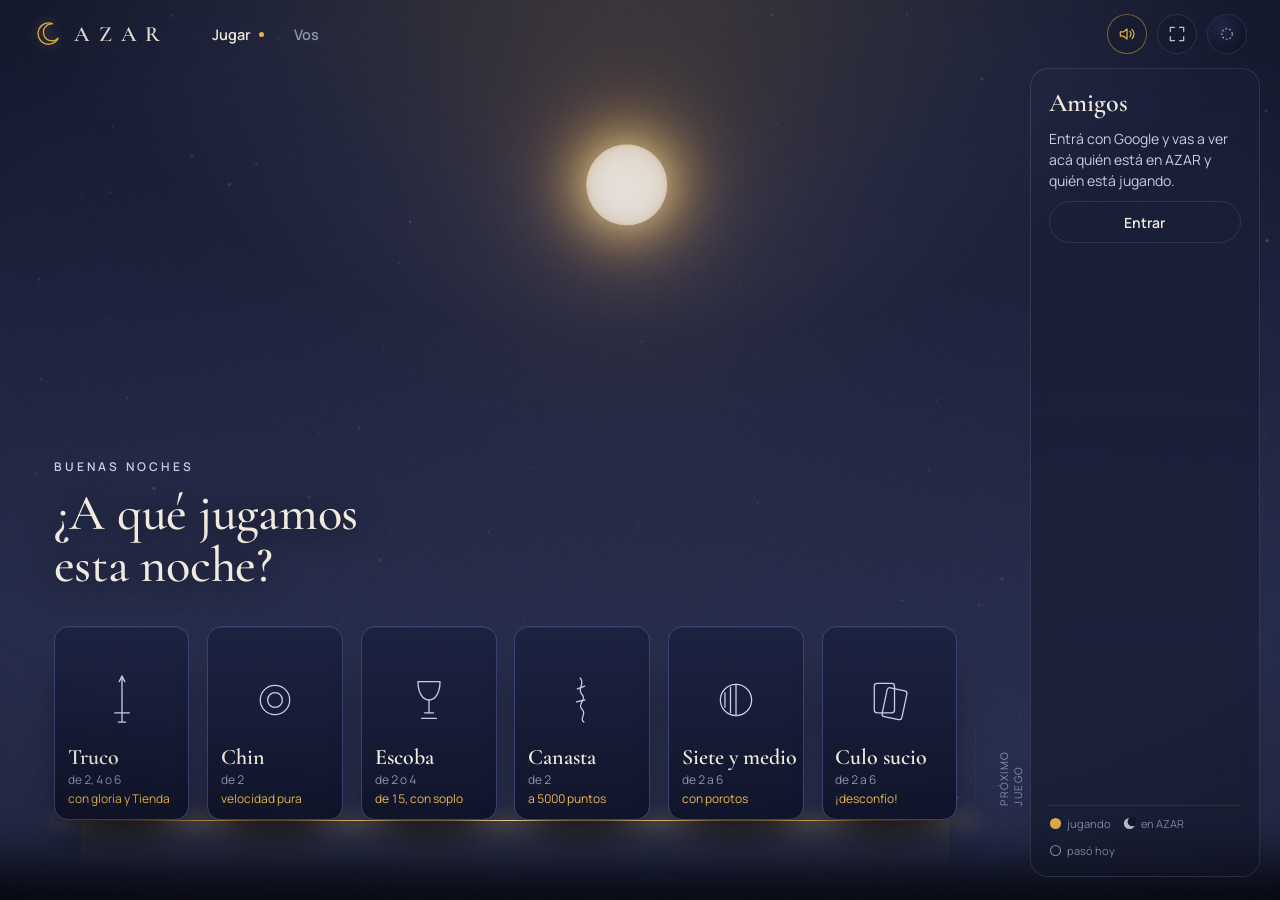
==== commit 827b2128: "Etapa 5: siete y medio y culo sucio (sala de 2 a 6 con bots y amigos por link); caras con nombre esc" ====
--- a/index.html
+++ b/index.html
@@ -19,6 +19,7 @@
 <link rel="stylesheet" href="css/chin.css">
 <link rel="stylesheet" href="css/escoba.css">
 <link rel="stylesheet" href="css/canasta.css">
+<link rel="stylesheet" href="css/varios.css">
 </head>
 <body>
 <div class="grano"></div>
--- a/css/lobby.css
+++ b/css/lobby.css
@@ -125,6 +125,12 @@
   .azar .marca { letter-spacing: .3em; }
   .azar .ico-btn { width: 36px; height: 36px; }
   .azar .yo .luna { width: 36px; height: 36px; }
+  /* 2026-11-18: en 390 los íconos se salían por la derecha y los nombres largos («Siete y medio») se cortaban */
+  .azar .az-nav { gap: 8px; padding-left: 14px; padding-right: 12px; }
+  .azar .marca { letter-spacing: .22em; gap: 8px; font-size: 19px; }
+  .azar .pestanas { gap: 0; }
+  .azar .nav-der { gap: 6px; }
+  .azar .baraja b { white-space: normal; line-height: .95; }
   .azar .escena { padding: 0 16px 10px; }
   .azar .ancla-eclipse { width: clamp(50px, 7.6vh, 72px); left: 74%; top: 46%; }
   .azar .saludo { font-size: 10.5px; letter-spacing: .2em; }
--- a/css/varios.css
+++ b/css/varios.css
@@ -0,0 +1,171 @@
+/* Juegos de a varios (etapa 5, 2026-11-18): sala de espera, esqueleto de mesa (nucleo/mesa-n.js) y siete y medio.
+   Pantalla completa: la mesa ocupa todo, los demás en arco arriba, vos abajo. Probado en 1920, 1366 y 390. */
+
+/* ---------- sala de espera ---------- */
+.inicio.sala-n { justify-content: flex-start; gap: 14px; overflow-y: auto; padding: max(20px, env(safe-area-inset-top)) 16px 24px; }
+.inicio.sala-n > :first-child { margin-top: auto; } .inicio.sala-n > :last-child { margin-bottom: auto; }
+.sala-n .sillas { width: min(720px, 100%); }
+.ronda-n { list-style: none; padding: 0; display: flex; flex-wrap: wrap; justify-content: center; gap: 10px; counter-reset: lugar; }
+.ronda-n .lugar { counter-increment: lugar; position: relative; width: clamp(104px, 28vw, 132px); display: grid; justify-items: center; gap: 3px; padding: 12px 8px 10px; border-radius: 16px; border: 1px solid var(--linea); background: var(--superficie); text-align: center; }
+.ronda-n .lugar::before { content: counter(lugar); position: absolute; left: 8px; top: 6px; font: 600 11px var(--fb); color: var(--gris); }
+.ronda-n .lugar .cara-jugador, .ronda-n .luna-n { width: 46px; height: 46px; }
+.ronda-n .luna-n { display: grid; place-items: center; border-radius: 50%; background: radial-gradient(circle at 35% 35%, #F1EBDD, #C7CCE4 60%, #8A90AE); color: var(--tinta); font: 700 20px var(--fd); }
+.ronda-n .lugar b { font-size: 15px; max-width: 100%; overflow: hidden; text-overflow: ellipsis; white-space: nowrap; }
+.ronda-n .lugar i { font-style: normal; font-family: var(--fd); font-size: 17px; color: var(--ambar); line-height: 1; }
+.ronda-n .lugar.bot i { color: var(--gris); }
+.ronda-n .lugar.mio { border-color: var(--ambar); }
+.ronda-n .lugar-acc { display: flex; gap: 4px; margin-top: 4px; }
+.ronda-n .lugar-acc .boton.chico, .sala-n .boton.chico { min-height: 32px; padding: 3px 10px; font-size: 12.5px; }
+.sala-n .sumar { min-height: 40px; }
+
+/* ---------- esqueleto de mesa ---------- */
+.mesa-n { position: absolute; inset: 0; display: grid; grid-template-rows: auto auto minmax(0, 1fr) auto; overflow: hidden;
+  background: radial-gradient(ellipse 80% 60% at 50% 46%, var(--surf), var(--bg2) 60%, var(--bg)); }
+.franja-n { display: flex; align-items: center; gap: 10px; padding: max(8px, env(safe-area-inset-top)) max(12px, env(safe-area-inset-right)) 6px max(12px, env(safe-area-inset-left)); z-index: 5; }
+body.con-mesa-n .btn-pantalla { display: none; }
+.franja-n .icono svg { width: 20px; height: 20px; fill: none; stroke: currentColor; stroke-width: 1.8; stroke-linecap: round; stroke-linejoin: round; }
+.franja-n .icono { width: 44px; height: 44px; border-radius: 50%; border: 1px solid var(--linea); background: rgba(18,22,41,.7); font-size: 20px; display: grid; place-items: center; flex: none; }
+.titulo-n { flex: 1; min-width: 0; display: grid; justify-items: center; line-height: 1.1; }
+.titulo-n b { font: 600 clamp(22px, 2.2vw, 30px) var(--fd); color: var(--ambar); }
+.titulo-n small { font-size: 12.5px; color: var(--texto-suave); white-space: nowrap; overflow: hidden; text-overflow: ellipsis; max-width: 100%; }
+
+.rivales-n { display: flex; justify-content: center; align-items: flex-start; gap: clamp(6px, 1.4vw, 22px); padding: 4px max(10px, env(safe-area-inset-right)) 0 max(10px, env(safe-area-inset-left)); }
+.silla-n { position: relative; flex: 0 1 clamp(70px, 15vw, 230px); min-width: 0; display: grid; justify-items: center; gap: 4px; padding: 8px 6px 10px; border-radius: 18px; border: 1px solid transparent; transition: border-color .2s, box-shadow .2s, background .2s; }
+/* el arco: los de las puntas un poco más abajo */
+.mesa-n[data-n="4"] .silla-n:nth-child(2), .mesa-n[data-n="5"] .silla-n:nth-child(2), .mesa-n[data-n="5"] .silla-n:nth-child(3),
+.mesa-n[data-n="6"] .silla-n:nth-child(2), .mesa-n[data-n="6"] .silla-n:nth-child(4) { margin-top: -6px; }
+.mesa-n[data-n="6"] .silla-n:nth-child(3) { margin-top: -12px; }
+.mesa-n[data-n="4"] .silla-n:nth-child(odd), .mesa-n[data-n="5"] .silla-n:first-child, .mesa-n[data-n="5"] .silla-n:last-child,
+.mesa-n[data-n="6"] .silla-n:first-child, .mesa-n[data-n="6"] .silla-n:last-child { margin-top: clamp(10px, 4vh, 40px); }
+.silla-n.en-turno, .yo-n.en-turno .mi-pie { border-color: var(--ambar); box-shadow: var(--glow); background: rgba(233,181,74,.06); }
+.cara-slot { position: relative; width: clamp(40px, 5.4vw, 84px); aspect-ratio: 1; }
+.cara-slot > svg { width: 100%; height: 100%; display: block; }
+.cara-slot .burbuja { left: 50%; top: 100%; transform-origin: top center; white-space: normal; width: max-content; max-width: min(220px, 56vw); font-size: 18px; line-height: 1.05; padding: 5px 10px 4px; translate: -50% 6px; }
+.silla-n:first-child .cara-slot .burbuja { left: 0; translate: 0 6px; }
+.silla-n:last-child .cara-slot .burbuja { left: auto; right: 0; translate: 0 6px; }
+.silla-quien, .mi-quien { display: grid; justify-items: center; gap: 3px; min-width: 0; max-width: 100%; }
+.silla-quien .nom, .mi-quien .nom { font-size: clamp(13px, 1.1vw, 16px); max-width: 100%; overflow: hidden; text-overflow: ellipsis; white-space: nowrap; }
+.silla-extra, .mi-extra { display: flex; flex-wrap: wrap; justify-content: center; gap: 3px 6px; font-size: 11.5px; color: var(--texto-suave); }
+.silla-cartas { display: flex; justify-content: center; min-height: 20px; }
+
+.centro-n { position: relative; display: grid; place-items: center; min-height: 0; padding: 6px 12px; }
+.yo-n { display: grid; gap: 8px; padding: 0 max(12px, env(safe-area-inset-right)) max(12px, env(safe-area-inset-bottom)) max(12px, env(safe-area-inset-left)); }
+.mi-zona { display: flex; justify-content: center; align-items: flex-end; gap: 6px; min-height: clamp(70px, 14vh, 150px); }
+.mi-pie { display: flex; align-items: center; gap: 12px; padding: 8px 12px; border-radius: 20px; border: 1px solid var(--linea); background: rgba(18,22,41,.8); transition: border-color .2s, box-shadow .2s; }
+.mi-pie .cara-slot { width: clamp(44px, 4.6vw, 64px); flex: none; }
+.mi-pie .cara-slot .burbuja { top: auto; bottom: 100%; translate: -50% -6px; transform-origin: bottom center; }
+.mi-quien { justify-items: start; flex: 0 1 auto; }
+.mi-extra { justify-content: flex-start; }
+.controles-n { flex: 1; display: flex; flex-wrap: wrap; justify-content: flex-end; align-items: center; gap: 8px; min-width: 0; }
+.controles-n .boton { min-height: 52px; font-size: 18px; }
+.ctrl-nota { color: var(--texto-suave); font-size: 14px; text-align: right; }
+
+.grito-n { position: absolute; left: 50%; top: 44%; translate: -50% -50%; z-index: 30; pointer-events: none; font: 700 clamp(40px, 6vw, 84px) var(--fd); color: var(--ambar); text-align: center; text-shadow: 0 4px 30px rgba(0,0,0,.7); opacity: 0; white-space: nowrap; }
+.grito-n.ver { animation: grito-n 1.5s ease-out both; }
+@keyframes grito-n { 0% { opacity: 0; transform: scale(.7); } 15% { opacity: 1; transform: scale(1.04); } 75% { opacity: 1; transform: none; } 100% { opacity: 0; transform: translateY(-14px); } }
+.aviso-n { position: absolute; left: 50%; bottom: clamp(150px, 26vh, 260px); translate: -50% 0; z-index: 30; pointer-events: none; padding: 8px 16px; border-radius: 99px; background: var(--papel); color: var(--tinta); font-weight: 600; font-size: 15px; opacity: 0; transition: opacity .2s; max-width: calc(100vw - 32px); text-align: center; }
+.aviso-n.ver { opacity: 1; }
+.corte-n { position: absolute; top: 64px; left: 50%; translate: -50% 0; z-index: 35; padding: 8px 16px; border-radius: 99px; background: var(--brasa); color: var(--tinta); font-weight: 700; font-size: 14px; }
+.fin-n { position: absolute; inset: 0; z-index: 50; display: grid; place-items: center; background: rgba(5,6,12,.72); padding: 16px; }
+.fin-caja { width: min(440px, 100%); display: grid; gap: 14px; justify-items: center; padding: 24px 20px; border-radius: 24px; background: var(--bg2); border: 1px solid var(--linea); box-shadow: 0 20px 60px rgba(0,0,0,.6); text-align: center; }
+.fin-caja h2 { font: 700 clamp(40px, 6vw, 56px) var(--fd); color: var(--ambar); line-height: 1; }
+.fin-caja p { color: var(--texto-suave); }
+.fin-botones { display: grid; gap: 8px; width: 100%; }
+.fin-nota { font-size: 14px; }
+.mesa-n.quieto * { animation: none !important; transition: none !important; }
+
+/* ---------- siete y medio ---------- */
+.porotos { display: inline-flex; align-items: center; gap: 3px; color: var(--papel); font-weight: 700; }
+.poroto { width: 15px; height: 11px; fill: #E9DCC3; stroke: #8A6A3E; stroke-width: 1; }
+.porotos b { font-size: 13px; }
+.tag-banca { padding: 1px 7px; border-radius: 99px; background: var(--ambar); color: var(--tinta); font-weight: 800; font-size: 10.5px; letter-spacing: .06em; text-transform: uppercase; }
+.siete .apuesta { white-space: nowrap; padding: 1px 7px; border-radius: 99px; border: 1px solid var(--ambar); color: var(--ambar); font-weight: 700; }
+.siete .a-la-vista { color: var(--gris); }
+.siete .est { color: var(--texto-suave); font-style: italic; }
+.siete .est.paso { color: var(--brasa); font-style: normal; font-weight: 700; }
+.carta-s { display: block; width: clamp(24px, 3.2vw, 58px); aspect-ratio: 600 / 860; border-radius: 4px; overflow: hidden; box-shadow: 0 2px 6px rgba(0,0,0,.5); flex: none; }
+.carta-s + .carta-s { margin-left: calc(clamp(24px, 3.2vw, 58px) * -0.42); }
+.carta-s.nueva { animation: carta-llega .32s ease-out both; }
+@keyframes carta-llega { from { opacity: 0; transform: translateY(-18px) rotate(-6deg); } to { opacity: 1; transform: none; } }
+.siete .mi-zona .carta-s { width: clamp(64px, 7.2vw, 118px); border-radius: 8px; }
+.siete .mi-zona .carta-s + .carta-s { margin-left: calc(clamp(64px, 7.2vw, 118px) * -0.28); }
+.siete .mi-zona .carta-s.mia-tapada { outline: 2px dashed rgba(233,181,74,.6); outline-offset: 2px; }
+.mi-total { align-self: center; margin-left: 14px; font: 800 clamp(34px, 4vw, 58px) var(--fb); letter-spacing: -.02em; color: var(--papel); line-height: 1; }
+.mi-total.justo { color: var(--ambar); }
+.mi-total.paso { color: var(--brasa); text-decoration: line-through; text-decoration-thickness: 3px; }
+.mazo-siete { position: relative; width: clamp(56px, 5.6vw, 92px); aspect-ratio: 600 / 860; }
+.mazo-siete > svg { width: 100%; height: 100%; border-radius: 7px; box-shadow: 3px 3px 0 #0A0C16, 6px 6px 0 #1A1F38, 0 10px 24px rgba(0,0,0,.6); }
+.mazo-siete b { position: absolute; right: -10px; bottom: -10px; min-width: 28px; height: 28px; display: grid; place-items: center; border-radius: 99px; background: var(--bg2); border: 1px solid var(--linea); font-size: 13px; }
+.siete .centro-n { display: flex; align-items: center; justify-content: center; gap: clamp(16px, 3vw, 48px); }
+.centro-nota { color: var(--texto-suave); font: 500 clamp(18px, 1.8vw, 24px) var(--fd); max-width: 30ch; }
+.resultado-siete { display: grid; gap: 6px; min-width: 0; max-width: 460px; padding: 12px 16px; border-radius: 18px; background: rgba(10,12,22,.75); border: 1px solid var(--linea); }
+.res-banca { font: 600 18px var(--fd); color: var(--ambar); }
+.resultado-siete ul { list-style: none; padding: 0; display: grid; gap: 3px; }
+.resultado-siete li { display: grid; grid-template-columns: minmax(0, 1fr) auto auto; gap: 10px; align-items: baseline; font-size: 14px; }
+.resultado-siete li b { overflow: hidden; text-overflow: ellipsis; white-space: nowrap; }
+.resultado-siete li span { color: var(--texto-suave); }
+.resultado-siete li em { font-style: normal; font-weight: 800; min-width: 3ch; text-align: right; }
+.resultado-siete li.cobra em { color: #7FD6A4; } .resultado-siete li.paga em { color: var(--brasa); }
+.fichas { display: flex; gap: 8px; }
+.ficha { width: 52px; height: 52px; border-radius: 50%; border: 2px dashed rgba(10,12,22,.5); background: radial-gradient(circle at 40% 35%, #F2C463, #C98A2E); color: var(--tinta); font: 700 22px var(--fd); box-shadow: 0 3px 0 #8A5F1E, 0 6px 14px rgba(0,0,0,.45); }
+.ficha:active { transform: translateY(2px); box-shadow: 0 1px 0 #8A5F1E; }
+.tabla-porotos { list-style: none; padding: 0; width: 100%; display: grid; gap: 6px; }
+.tabla-porotos li { display: flex; align-items: center; gap: 10px; padding: 6px 12px; border-radius: 12px; background: var(--surf); }
+.tabla-porotos li b { flex: 1; text-align: left; } .tabla-porotos li.yo { outline: 1px solid var(--ambar); }
+.tabla-porotos small { color: var(--brasa); }
+
+@media (max-width: 700px) {
+  .mi-pie { flex-wrap: wrap; }
+  .controles-n { flex-basis: 100%; justify-content: center; }
+  .controles-n .boton { flex: 1; }
+  .ctrl-nota { text-align: center; }
+  .siete .centro-n { flex-direction: column; gap: 12px; }
+  .silla-extra { font-size: 10.5px; }
+  .fichas { gap: 6px; } .ficha { width: 46px; height: 46px; }
+}
+
+/* ---------- culo sucio ---------- */
+.cuenta-cartas { color: var(--texto-suave); font-weight: 600; }
+.culo .est { font-weight: 700; }
+.culo .est.fuera { color: #7FD6A4; } .culo .est.ultimas { color: var(--ambar); } .culo .est.culo { color: var(--brasa); }
+.abanico { position: relative; display: block; width: clamp(40px, 5vw, 80px); height: clamp(30px, 4vw, 56px); }
+.dorso-mini { position: absolute; left: 50%; bottom: 0; width: clamp(20px, 2.4vw, 36px); aspect-ratio: 600 / 860; margin-left: calc(clamp(20px, 2.4vw, 36px) / -2); transform-origin: 50% 120%; transform: rotate(calc(var(--i) * 9deg)); border-radius: 3px; overflow: hidden; box-shadow: 0 1px 4px rgba(0,0,0,.5); }
+.dorso-mini > svg { width: 100%; height: 100%; display: block; }
+.culo .centro-n { display: flex; align-items: center; justify-content: center; gap: clamp(16px, 4vw, 64px); }
+.pila-culo { position: relative; width: clamp(70px, 7vw, 120px); aspect-ratio: 600 / 860; flex: none; }
+.dorso-pila { position: absolute; inset: 0; transform: translateY(var(--y)) rotate(var(--g)); border-radius: 7px; overflow: hidden; box-shadow: 0 4px 14px rgba(0,0,0,.55); }
+.dorso-pila > svg { width: 100%; height: 100%; display: block; }
+.pila-culo b { position: absolute; right: -12px; bottom: -12px; min-width: 32px; height: 32px; display: grid; place-items: center; border-radius: 99px; background: var(--bg2); border: 1px solid var(--linea); font-size: 14px; z-index: 2; }
+.pila-vacia { position: absolute; inset: 0; display: grid; place-items: center; border: 1px dashed var(--linea); border-radius: 8px; color: var(--gris); font-size: 12px; text-align: center; }
+.dicho-culo { display: grid; gap: 6px; max-width: 34ch; }
+.lo-dicho { font: 500 clamp(22px, 2.4vw, 34px) var(--fd); line-height: 1.15; color: var(--papel); }
+.lo-dicho em { font-style: italic; color: var(--ambar); }
+.ronda-hist { font-size: 13px; color: var(--gris); }
+.revelar-culo { display: grid; gap: 10px; justify-items: start; max-width: 460px; padding: 14px 18px; border-radius: 18px; background: rgba(10,12,22,.8); border: 1px solid var(--linea); animation: carta-llega .3s ease-out both; }
+.revelar-culo p { font-size: 15px; color: var(--texto-suave); }
+.revelar-culo b { color: var(--papel); }
+.reveladas { display: flex; gap: 8px; }
+.reveladas .carta-s { width: clamp(52px, 5.4vw, 86px); border-radius: 7px; }
+.reveladas .carta-s + .carta-s { margin-left: 0; }
+.reveladas .carta-s.mal { outline: 3px solid var(--brasa); outline-offset: 2px; }
+.reveladas .carta-s.bien { outline: 2px solid #7FD6A4; outline-offset: 2px; }
+.veredicto { font: 700 clamp(26px, 2.6vw, 36px) var(--fd) !important; color: var(--ambar) !important; }
+.revelar-culo.mintio .veredicto { color: var(--brasa) !important; }
+.veredicto span { display: block; font: 500 15px var(--fb); color: var(--texto-suave); }
+.mano-culo { display: flex; flex-wrap: wrap; justify-content: center; align-items: flex-end; row-gap: 8px; padding: 14px 18px 0; max-width: 100%; }
+.mano-culo .carta-s { width: clamp(46px, 4.6vw, 80px); border-radius: 6px; cursor: pointer; transition: transform .15s; }
+.mano-culo .carta-s + .carta-s { margin-left: calc(clamp(46px, 4.6vw, 80px) * -0.42); }
+.mano-culo .carta-s:hover { transform: translateY(-6px); }
+.mano-culo .carta-s.elegida { transform: translateY(-16px); outline: 3px solid var(--ambar); outline-offset: 1px; z-index: 2; }
+.culo .mi-zona { min-height: 0; }
+.numeros { display: flex; flex-wrap: wrap; gap: 5px; justify-content: flex-end; }
+.num { width: 40px; height: 40px; border-radius: 10px; border: 1px solid var(--linea); background: var(--superficie); font: 700 17px var(--fb); }
+.num.si { background: var(--ambar); color: var(--tinta); border-color: var(--ambar); }
+.boton.desconfio { background: linear-gradient(180deg, #EE8C5F, #C9572D); color: var(--tinta); border-color: #E07A4F; font-family: var(--fd); font-weight: 700; font-size: 22px; }
+.boton.confio { font-family: var(--fd); font-size: 20px; }
+@media (max-width: 700px) {
+  .culo .centro-n { flex-direction: column; gap: 10px; }
+  .mano-culo .carta-s + .carta-s { margin-left: calc(clamp(46px, 4.6vw, 80px) * -0.55); }
+  .numeros { justify-content: center; }
+  .num { width: 34px; height: 38px; font-size: 15px; }
+}
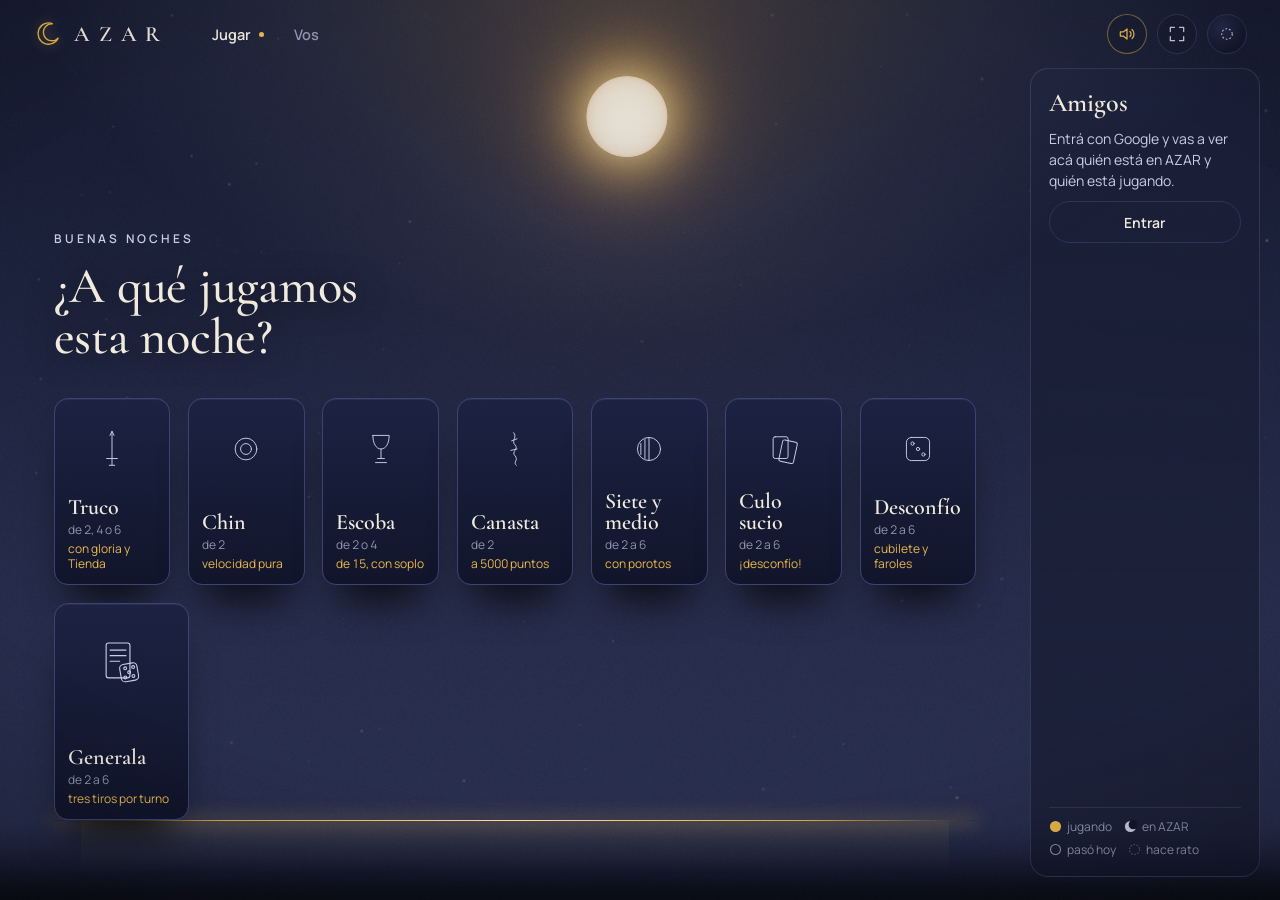
==== commit c42f2de3: "AZAR: arreglos de la auditoría y Desconfío con manos de póker Co-Authored-By: Claude Opus 5.5 <norep" ====
--- a/index.html
+++ b/index.html
@@ -20,6 +20,7 @@
 <link rel="stylesheet" href="css/escoba.css">
 <link rel="stylesheet" href="css/canasta.css">
 <link rel="stylesheet" href="css/varios.css">
+<link rel="stylesheet" href="css/generala.css">
 </head>
 <body>
 <div class="grano"></div>
--- a/css/estilo.css
+++ b/css/estilo.css
@@ -17,7 +17,10 @@
 }
 * { box-sizing: border-box; margin: 0; }
 html, body { height: 100%; }
-body { background: var(--noche); color: var(--papel); font-family: var(--fb); font-variant-numeric: tabular-nums; -webkit-font-smoothing: antialiased;
+/* cifras de línea en todo (el 1 de la Cormorant parecía una «ı»): el atajo font: resetea font-feature-settings en
+   Chrome, por eso va con !important en todos los elementos y no solo heredado del body (2026-11-19) */
+*, *::before, *::after { font-feature-settings: "lnum" 1 !important; }
+body { background: var(--noche); color: var(--papel); font-family: var(--fb); font-variant-numeric: lining-nums tabular-nums; -webkit-font-smoothing: antialiased;
   overflow: hidden; -webkit-tap-highlight-color: transparent; user-select: none; -webkit-user-select: none; }
 button { font: inherit; color: inherit; cursor: pointer; touch-action: manipulation; }
 [hidden] { display: none !important; }
@@ -48,7 +51,7 @@
 .inicio .dificultades { display: flex; gap: 8px; width: 100%; }
 .inicio .dif { flex: 1; min-height: 64px; padding: 8px 6px; border-radius: 16px; border: 1px solid var(--linea); background: var(--superficie); display: flex; flex-direction: column; gap: 2px; align-items: center; justify-content: center; }
 .inicio .dif b { font-size: 16px; }
-.inicio .dif small { font-family: var(--fb); font-size: 10.5px; color: var(--gris); }
+.inicio .dif small { font-family: var(--fb); font-size: 11.5px; color: var(--gris); }
 .inicio .dif[aria-pressed=true] { border-color: var(--ambar); background: rgba(233,181,74,.1); }
 .inicio .dif[aria-pressed=true] b { color: var(--ambar); }
 .inicio .jugar { width: min(360px, 100%); font-size: 22px; min-height: 58px; }
@@ -64,7 +67,7 @@
 .inicio .formatos { display: flex; gap: 8px; width: 100%; }
 .inicio .fmt { flex: 1; min-height: 56px; padding: 8px 6px; border-radius: 16px; border: 1px solid var(--linea); background: var(--superficie); display: flex; flex-direction: column; gap: 2px; align-items: center; justify-content: center; }
 .inicio .fmt b { font-size: 16px; }
-.inicio .fmt small { font-family: var(--fb); font-size: 10.5px; color: var(--gris); }
+.inicio .fmt small { font-family: var(--fb); font-size: 11.5px; color: var(--gris); }
 .inicio .fmt[aria-pressed=true] { border-color: var(--ambar); background: rgba(233,181,74,.1); }
 .inicio .fmt[aria-pressed=true] b { color: var(--ambar); }
 .inicio .desafio-lema { font-size: 14px; color: var(--texto-suave); text-align: center; }
@@ -76,7 +79,7 @@
 .tabla-dia li.yo { background: rgba(233,181,74,.14); }
 .tabla-dia .puesto { font-family: var(--fb); font-size: 12px; color: var(--gris); }
 .tabla-dia .quien { overflow: hidden; text-overflow: ellipsis; white-space: nowrap; }
-.tabla-dia b { font-family: var(--fb); font-size: 13px; font-variant-numeric: tabular-nums; color: var(--papel); }
+.tabla-dia b { font-family: var(--fb); font-size: 13px; font-variant-numeric: lining-nums tabular-nums; color: var(--papel); }
 .tabla-vacia { font-size: 14px; color: var(--texto-suave); }
 
 /* ---------- AZAR, etapa 4: los menús de los juegos a pantalla completa ----------
@@ -94,6 +97,8 @@
   .juego-menu > .lema { max-width: 34ch; font-size: 19px; }
   .juego-menu > .reglas { max-width: 52ch; }
   .juego-menu > .reglas summary { text-align: left; }
+  /* 2026-11-19: al abrir las reglas corría toda la página y los bots y «Jugar» se iban arriba: se leen en su recuadro */
+  .juego-menu > .reglas[open] > ul { max-height: max(160px, calc(100dvh - 470px)); overflow-y: auto; padding-right: 10px; scrollbar-width: thin; }
   .juego-menu .grupo { width: 100%; }
   .juego-menu .jugar, .juego-menu .boton { width: 100%; }
 }
@@ -116,3 +121,8 @@
   .inicio.juego-menu > .boton.suave { min-height: 38px; padding: 6px 16px; }
   .inicio.juego-menu .jugar { min-height: 52px; font-size: 20px; }
 }
+
+/* 2026-11-19 (auditoría): los números sobre los mazos y montones se pintaban encima del sol dorado del dorso, del mismo
+   color, y se leían mal: van sobre una ficha oscura. */
+.escoba .monton > b, .escoba .mazo-chico > b, .canasta .mazo-c > b, .mazo > b {
+  background: rgba(10,12,22,.86); border: 1px solid rgba(233,181,74,.4); border-radius: 99px; padding: .08em .32em 0; min-width: 1.5em; text-align: center; line-height: 1.1; text-shadow: none; }
--- a/css/lobby.css
+++ b/css/lobby.css
@@ -39,22 +39,23 @@
 .azar .titular { font-family: var(--fd); font-weight: 500; font-size: clamp(40px, 5.6vh, 66px); line-height: 1.02; letter-spacing: -.005em; text-shadow: 0 2px 30px rgba(10,12,22,.8); }
 
 .azar .mostrador { position: relative; padding-bottom: 2px; }
-.azar .barajas { display: flex; gap: clamp(12px, 1.4vw, 24px); align-items: flex-end; }
-.azar .baraja { position: relative; width: clamp(128px, 10.6vw, 190px); aspect-ratio: 150 / 214; border-radius: 14px; flex: none;
+.azar .barajas { display: flex; flex-wrap: wrap; gap: clamp(12px, 1.4vw, 24px); align-items: flex-end; }
+.azar .baraja { position: relative; flex: 1 1 0; min-width: 104px; max-width: clamp(128px, 10.6vw, 190px); aspect-ratio: 150 / 214; border-radius: 14px;
   background: linear-gradient(180deg, #1B2140, #10142A); border: 1px solid #3A4270; color: var(--fg); text-align: left;
   box-shadow: 0 30px 40px -18px rgba(0,0,0,.8), inset 0 1px 0 rgba(255,255,255,.06);
   display: grid; align-content: end; gap: 3px; padding: clamp(12px, 1vw, 18px); overflow: hidden;
   transition: transform .35s cubic-bezier(.2,.8,.2,1), border-color .25s, box-shadow .35s; }
 .azar .baraja .signo { position: absolute; left: 50%; top: 38%; transform: translate(-50%, -50%); width: 44%; height: auto; fill: none; stroke: var(--acc2); stroke-width: 1.4; stroke-linecap: round; stroke-linejoin: round; transition: stroke .25s, filter .35s; }
-.azar .baraja b { font-family: var(--fd); font-size: clamp(22px, 1.6vw, 30px); font-weight: 600; line-height: 1; white-space: nowrap; }
+.azar .baraja b { font-family: var(--fd); font-size: clamp(22px, 1.6vw, 30px); font-weight: 600; line-height: .95; text-wrap: balance; }
+/* 2026-11-18: con siete barajas (Desconfío) se achican para entrar al lado de Amigos; el nombre puede ir en dos renglones */
 .azar .baraja small { font-size: 12px; color: var(--mute); }
 .azar .baraja .vivo { font-size: 12px; color: var(--acc); line-height: 1.25; }
 .azar .baraja:not(.vacia):hover, .azar .baraja:not(.vacia):focus-visible { transform: translateY(-10px); border-color: var(--acc);
   box-shadow: 0 40px 50px -20px rgba(0,0,0,.85), 0 0 0 1px var(--acc), 0 0 46px rgba(233,181,74,.28); outline: none; }
 .azar .baraja:not(.vacia):hover .signo, .azar .baraja:not(.vacia):focus-visible .signo { stroke: var(--acc); filter: drop-shadow(0 0 8px rgba(233,181,74,.6)); }
 .azar .baraja:active { transform: translateY(-4px) scale(.98); }
-.azar .baraja.vacia { width: clamp(70px, 5.6vw, 96px); background: transparent; border-style: dashed; border-color: #2C3354; box-shadow: none; place-items: center; align-content: center; }
-.azar .baraja.vacia small { writing-mode: vertical-rl; transform: rotate(180deg); letter-spacing: .14em; text-transform: uppercase; font-size: 10.5px; }
+.azar .baraja.vacia { flex: none; min-width: 0; max-width: none; width: clamp(70px, 5.6vw, 96px); background: transparent; border-style: dashed; border-color: #2C3354; box-shadow: none; place-items: center; align-content: center; }
+.azar .baraja.vacia small { writing-mode: vertical-rl; transform: rotate(180deg); letter-spacing: .14em; text-transform: uppercase; font-size: 11.5px; }
 .azar .az-franja { height: 1px; margin-top: 0; background: linear-gradient(90deg, transparent, rgba(233,181,74,.9) 18%, #FFE2A0 50%, rgba(233,181,74,.9) 82%, transparent); box-shadow: 0 0 18px 2px rgba(233,181,74,.45); }
 .azar .az-reflejo { height: clamp(28px, 6vh, 70px); background: linear-gradient(180deg, rgba(233,181,74,.08), transparent); margin: 0 3%; }
 
@@ -79,12 +80,12 @@
   padding: 18px; display: flex; flex-direction: column; gap: 10px; }
 .azar .amigos h2 { font-family: var(--fd); font-size: 26px; font-weight: 600; }
 .azar .amigos-lista { flex: 1; min-height: 0; overflow-y: auto; display: grid; align-content: start; gap: 10px; scrollbar-width: thin; }
-.azar .grupo-t { font-size: 10.5px; letter-spacing: .22em; text-transform: uppercase; color: var(--mute); margin-top: 6px; }
+.azar .grupo-t { font-size: 11.5px; letter-spacing: .22em; text-transform: uppercase; color: var(--mute); margin-top: 6px; }
 .azar .amigo { display: grid; grid-template-columns: 40px 1fr; gap: 10px; align-items: center; }
 .azar .amigo b { font-size: 14px; font-weight: 600; display: block; line-height: 1.2; }
 .azar .amigo small { font-size: 12px; color: var(--mute); display: block; }
 .azar .amigo small.j { color: var(--acc); }
-.azar .leyenda { display: flex; gap: 12px; flex-wrap: wrap; font-size: 11px; color: var(--mute); border-top: 1px solid var(--line); padding-top: 10px; }
+.azar .leyenda { display: flex; gap: 6px 12px; flex-wrap: wrap; font-size: 12px; color: var(--mute); border-top: 1px solid var(--line); padding-top: 10px; }
 .azar .leyenda span { display: inline-flex; gap: 5px; align-items: center; } .leyenda .fase { width: 13px; height: 13px; }
 .azar .nota { color: var(--acc2); line-height: 1.5; font-size: 14px; }
 
@@ -98,10 +99,28 @@
 .azar .panel-vos .campo { width: 100%; background: var(--bg2); color: var(--fg); border: 1px solid var(--line); border-radius: 12px; padding: 13px; font: 500 17px var(--fb); user-select: text; -webkit-user-select: text; }
 .azar .perfil-grande { display: flex; align-items: center; gap: 16px; } .perfil-grande .luna { width: 64px; height: 64px; font-size: 24px; }
 .azar .p-nombre { display: block; font-family: var(--fd); font-size: 30px; font-weight: 600; line-height: 1; } .perfil-grande small { color: var(--mute); font-size: 13px; }
-.azar .historial { list-style: none; padding: 0; display: grid; gap: 6px; } .historial li { padding: 10px 12px; border-radius: 12px; background: var(--bg2); border-left: 3px solid var(--line); font-size: 14px; }
-.azar .historial li.gane { border-left-color: var(--acc); }
+/* «Vos» único (2026-11-19): cifras de todos los juegos, historial con rival, fecha y tanteo */
+.azar .p-titulo { display: block; font-family: var(--fd); font-size: 16px; color: var(--acc2); margin-top: 2px; }
+.azar .chip-gloria-az { display: inline-flex; margin-top: 8px; padding: 5px 12px; border-radius: 99px; border: 1px solid rgba(233,181,74,.45); color: var(--acc); font-size: 13px; font-weight: 600; text-decoration: none; }
+.azar .chip-gloria-az:hover { background: rgba(233,181,74,.1); }
+.azar .cifras-az { display: grid; grid-template-columns: repeat(4, 1fr); gap: 6px; }
+.azar .cifras-az div { display: grid; justify-items: center; gap: 2px; padding: 10px 4px; border-radius: 14px; background: rgba(10,12,22,.45); border: 1px solid var(--line); }
+.azar .cifras-az b { font-family: var(--fd); font-size: 28px; font-weight: 600; line-height: 1; font-variant-numeric: lining-nums; }
+.azar .cifras-az .g b { color: var(--acc); } .azar .cifras-az .p b { color: var(--acc2); }
+.azar .cifras-az span { font-size: 12px; color: var(--mute); }
+.azar .por-juego { display: flex; flex-wrap: wrap; gap: 6px; } .azar .por-juego span { font-size: 13px; color: var(--mute); padding: 4px 10px; border-radius: 99px; border: 1px solid var(--line); }
+.azar .por-juego b { color: var(--fg); font-weight: 600; }
+.azar .historial { list-style: none; padding: 0; display: grid; gap: 6px; }
+.azar .historial li { display: grid; grid-template-columns: 30px minmax(0, 1fr) auto; gap: 10px; align-items: center; padding: 9px 12px; border-radius: 12px; background: rgba(10,12,22,.45); border: 1px solid var(--line); font-size: 14px; }
+.azar .h-sello { width: 30px; height: 30px; border-radius: 50%; display: grid; place-items: center; font-family: var(--fd); font-weight: 700; font-size: 17px; border: 1px solid var(--line); color: var(--mute); }
+.azar .historial li.gane .h-sello { color: #0A0C16; background: var(--acc); border-color: var(--acc); }
+.azar .h-medio { min-width: 0; display: grid; gap: 1px; } .azar .h-medio b { font-weight: 600; overflow: hidden; text-overflow: ellipsis; white-space: nowrap; }
+.azar .h-medio i { font-style: normal; font-weight: 500; color: var(--acc2); } .azar .h-medio small { font-size: 12px; color: var(--mute); }
+.azar .h-fin { font-family: var(--fd); font-size: 19px; font-weight: 600; font-variant-numeric: lining-nums; white-space: nowrap; }
+.azar .nota.chica { font-size: 12.5px; color: var(--mute); }
+.azar .vos-links { display: flex; gap: 8px; flex-wrap: wrap; } .azar .vos-links .btn { text-decoration: none; flex: 1; }
 .azar .acciones { display: grid; gap: 10px; margin-top: 10px; } .borrar { display: grid; gap: 10px; }
-.azar .legal { margin-top: 14px; font-size: 12px; color: var(--mute); text-align: center; } .legal a { color: var(--mute); }
+.azar .legal { margin-top: 14px; font-size: 12px; color: var(--mute); text-align: center; } .legal a { color: var(--mute); display: inline-block; padding: 12px 6px; }
 .azar .toast { position: absolute; z-index: 20; left: 50%; transform: translateX(-50%); bottom: 24px; max-width: calc(100% - 32px); text-align: center; background: var(--fg); color: #0A0C16; border-radius: 14px; padding: 10px 16px; font-weight: 600; box-shadow: 0 8px 24px rgba(0,0,0,.5); }
 
 /* botón flotante de pantalla completa en las mesas y menús (nucleo/pantalla.js) */
@@ -114,8 +133,15 @@
 @media (max-height: 820px) and (min-width: 900px) {
   .azar .titular { font-size: clamp(38px, 6.2vh, 54px); }
   .azar .saludo-bloque { margin-bottom: 22px; }
-  .azar .baraja { width: clamp(120px, 10vw, 160px); }
+  .azar .baraja { max-width: clamp(120px, 10vw, 160px); }
 }
+/* barajas angostas: un poco más altas y el signo más arriba, así el nombre en dos renglones no lo pisa
+   (2026-11-19: también en 1920, donde «Siete y medio» y «Culo sucio» subían hasta el signo) */
+@media (min-width: 900px) {
+  .azar .baraja { aspect-ratio: 150 / 240; }
+  .azar .baraja .signo { top: 27%; width: 38%; }
+}
+@media (min-width: 900px) and (max-width: 1600px) { .azar .baraja.vacia { display: none; } }
 
 /* ---------- celular y ventanas angostas ---------- */
 @media (max-width: 899px) {
@@ -133,23 +159,28 @@
   .azar .baraja b { white-space: normal; line-height: .95; }
   .azar .escena { padding: 0 16px 10px; }
   .azar .ancla-eclipse { width: clamp(50px, 7.6vh, 72px); left: 74%; top: 46%; }
-  .azar .saludo { font-size: 10.5px; letter-spacing: .2em; }
+  .azar .saludo { font-size: 11.5px; letter-spacing: .16em; }
   .azar .titular { font-size: clamp(32px, 4.6vh, 42px); }
-  .azar .saludo-bloque { margin-bottom: 14px; gap: 8px; }
-  .azar .barajas { display: grid; grid-template-columns: 1fr 1fr; gap: 10px; }
-  .azar .baraja { width: auto; aspect-ratio: auto; min-height: clamp(84px, 11.4vh, 108px); padding: 12px 12px 12px clamp(58px, 16vw, 70px); align-content: center; border-radius: 14px; }
-  .azar .baraja .signo { left: clamp(30px, 8vw, 36px); top: 50%; width: clamp(34px, 9vw, 42px); }
-  .azar .baraja b { font-size: 23px; }
-  .azar .baraja .vivo { font-size: 11px; }
+  .azar .saludo-bloque { margin-bottom: 10px; gap: 6px; }
+  /* 2026-11-19: con ocho barajas los nombres se cortaban («Canast», «Descon») y la última fila quedaba debajo de
+     Amigos: cada baraja es un renglón bajo con el signo chico a la izquierda, sin el lema */
+  .azar .barajas { display: grid; grid-template-columns: 1fr 1fr; gap: 8px; align-items: stretch; }
+  .azar .baraja { width: auto; max-width: none; min-width: 0; aspect-ratio: auto; min-height: clamp(58px, 7.6vh, 72px); padding: 8px 8px 8px 46px; align-content: center; gap: 1px; border-radius: 14px; }
+  .azar .baraja .signo { left: 24px; top: 50%; width: 28px; }
+  .azar .baraja b { font-size: clamp(17px, 4.9vw, 20px); line-height: 1; overflow-wrap: anywhere; }
+  .azar .baraja small { font-size: 12px; }
+  .azar .baraja .vivo { display: none; }
+  .azar .escena { overflow-y: auto; overscroll-behavior: contain; scrollbar-width: none; }
   .azar .baraja.vacia { display: none; }
   .azar .baraja:not(.vacia):hover { transform: none; }
-  .azar .az-franja { margin-top: 12px; } .az-reflejo { height: 18px; }
-  .azar .seguir { width: 100%; padding: 8px 10px; } .seguir b { font-size: 18px; } .seguir .btn { margin-left: auto; }
-  .azar .amigos { margin: 0 16px max(12px, env(safe-area-inset-bottom)); padding: 12px 14px; max-height: min(30vh, 250px); gap: 6px; }
+  .azar .az-franja { margin-top: 8px; } .azar .az-reflejo { display: none; }
+  .azar .cielo-zona { min-height: 24px; }
+  .azar .seguir { width: 100%; padding: 6px 10px; margin-top: 8px; } .seguir b { font-size: 18px; } .seguir .btn { margin-left: auto; }
+  .azar .amigos { margin: 0 16px max(12px, env(safe-area-inset-bottom)); padding: 12px 14px; max-height: min(26vh, 220px); gap: 6px; }
   .azar .amigos h2 { font-size: 21px; }
   .azar .amigos-lista { gap: 8px; }
   .azar .amigo { grid-template-columns: 36px 1fr; } .amigo .luna { width: 36px; height: 36px; }
-  .azar .leyenda { padding-top: 6px; font-size: 10.5px; }
+  .azar .leyenda { padding-top: 6px; font-size: 11.5px; }
   .azar .panel-vos { top: 64px; left: 12px; right: 12px; bottom: 12px; width: auto; padding: 22px 18px; }
 }
 @media (max-width: 899px) and (max-height: 700px) { .amigos .leyenda { display: none; } .az-reflejo { display: none; } .titular { font-size: 30px; } }
--- a/css/chin.css
+++ b/css/chin.css
@@ -9,7 +9,7 @@
 .franja .cara-jugador { width: 100%; display: block; overflow: visible; }
 .quien { min-width: 0; flex: 1; }
 .quien span { display: block; font-weight: 700; font-size: 18px; white-space: nowrap; overflow: hidden; text-overflow: ellipsis; }
-.quien small { font-family: var(--fb); font-size: 10.5px; color: var(--gris); }
+.quien small { font-family: var(--fb); font-size: 11.5px; color: var(--gris); }
 .icono { background: none; border: 0; font-size: 20px; padding: 6px; opacity: .7; }
 
 /* cartas, mazos y pilas */
@@ -143,12 +143,12 @@
 .mano-fila .mano-slot[data-apil="2"] .carta { box-shadow: 3px -3px 0 0 #d8d0bd, 3px -3px 0 1px rgba(0,0,0,.35), 6px -6px 0 0 #cbc3af, 6px -6px 0 1px rgba(0,0,0,.35), 0 4px 10px rgba(0,0,0,.5); }
 .mano-fila .mano-slot[data-apil="3"] .carta { box-shadow: 3px -3px 0 0 #d8d0bd, 3px -3px 0 1px rgba(0,0,0,.35), 6px -6px 0 0 #cbc3af, 6px -6px 0 1px rgba(0,0,0,.35), 9px -9px 0 0 #bfb7a2, 9px -9px 0 1px rgba(0,0,0,.35), 0 4px 10px rgba(0,0,0,.5); }
 .cuantas { position: absolute; right: -6px; top: -10px; z-index: 3; background: var(--ambar); color: var(--tinta); font-family: var(--fb); font-size: 12px; font-weight: 700; padding: 1px 6px; border-radius: 10px; box-shadow: 0 2px 6px rgba(0,0,0,.5); pointer-events: none; }
-.rival-fila .cuantas { font-size: 10px; padding: 0 4px; top: -7px; right: -5px; }
+.rival-fila .cuantas { font-size: 11px; padding: 0 4px; top: -7px; right: -5px; }
 
 /* cartas en poder de cada uno: siempre a la vista */
 .total { flex: none; display: grid; justify-items: center; line-height: .85; min-width: 52px; }
-.total b { font-family: var(--fd); font-weight: 700; font-size: clamp(34px, 9vw, 44px); color: var(--papel); font-variant-numeric: tabular-nums; }
-.total small { font-family: var(--fb); font-size: 10px; color: var(--gris); letter-spacing: .04em; }
+.total b { font-family: var(--fd); font-weight: 700; font-size: clamp(34px, 9vw, 44px); color: var(--papel); font-variant-numeric: lining-nums tabular-nums; }
+.total small { font-family: var(--fb); font-size: 11px; color: var(--gris); letter-spacing: .04em; }
 .total.poquitas b { color: var(--ambar); }
 .total.late b { animation: late .35s ease-out; }
 .total.sube b { animation: sube .6s ease-out; }
@@ -181,8 +181,8 @@
 /* marcador de la serie (aparece desde la primera revancha): en el celular arriba del paño; en la compu, al costado */
 .marcador { position: absolute; z-index: 5; left: 50%; top: 10px; transform: translateX(-50%); display: flex; align-items: center; gap: 8px;
   padding: 4px 14px 2px; border-radius: 999px; background: rgba(8,10,20,.78); border: 1px solid var(--linea); box-shadow: 0 6px 18px rgba(0,0,0,.45); pointer-events: none; }
-.marcador small { font-family: var(--fb); font-size: 9.5px; letter-spacing: .12em; text-transform: uppercase; color: var(--gris); }
-.marcador b { font-family: var(--fd); font-weight: 700; font-size: 28px; line-height: 1; color: var(--papel); font-variant-numeric: tabular-nums; }
+.marcador small { font-family: var(--fb); font-size: 11px; letter-spacing: .12em; text-transform: uppercase; color: var(--gris); }
+.marcador b { font-family: var(--fd); font-weight: 700; font-size: 28px; line-height: 1; color: var(--papel); font-variant-numeric: lining-nums tabular-nums; }
 .marcador .m-yo { color: var(--ambar); }
 .marcador i { font-style: normal; color: var(--gris); }
 @media (min-width: 760px) {
@@ -245,7 +245,7 @@
 .burbuja.dicho { white-space: normal; width: max-content; max-width: min(240px, 62vw); font-size: 21px; line-height: 1.05; padding: 6px 12px 4px; text-align: left; }
 
 /* marcador al mejor de 3: visible desde el principio */
-.marcador .m-sub { font-family: var(--fb); font-size: 9.5px; color: var(--gris); }
+.marcador .m-sub { font-family: var(--fb); font-size: 11px; color: var(--gris); }
 .marcador .m-sub:empty { display: none; }
 
 /* pizarra de pulpería al terminar */
@@ -257,7 +257,7 @@
 .pizarra .fin-sub b { color: var(--ambar); }
 .fin-heroe { border-top: 1px dashed rgba(241,235,221,.25); border-bottom: 1px dashed rgba(241,235,221,.25); padding: 6px 0 8px; }
 .fin-ms { font-family: var(--fd); font-weight: 700; color: var(--papel); display: flex; align-items: baseline; justify-content: center; gap: 6px; line-height: .9; }
-.fin-ms b { font-size: clamp(64px, 19vw, 92px); font-variant-numeric: tabular-nums; }
+.fin-ms b { font-size: clamp(64px, 19vw, 92px); font-variant-numeric: lining-nums tabular-nums; }
 .fin-ms span { font-size: 30px; color: var(--texto-suave); }
 .fin-ms.vacio { font-size: 60px; color: var(--gris); }
 .fin-ms .record { font-style: normal; font-family: var(--fb); font-size: 12px; font-weight: 700; color: var(--tinta); background: var(--ambar); padding: 2px 8px; border-radius: 999px; align-self: center; }
@@ -266,7 +266,7 @@
 .fin-tabla th, .fin-tabla td { padding: 1px 6px; text-align: right; font-weight: 400; }
 .fin-tabla thead th { font-family: var(--fb); font-size: 11px; color: var(--gris); max-width: 90px; overflow: hidden; text-overflow: ellipsis; white-space: nowrap; }
 .fin-tabla tbody th { text-align: left; color: var(--texto-suave); }
-.fin-tabla td { font-weight: 700; font-variant-numeric: tabular-nums; }
+.fin-tabla td { font-weight: 700; font-variant-numeric: lining-nums tabular-nums; }
 .fin-ajustada { font-family: var(--fd); font-size: 21px; color: var(--texto-suave); }
 .fin-ajustada b { color: var(--ambar); }
 .pizarra .fin-botones { gap: 8px; margin-top: 4px; }
@@ -293,7 +293,7 @@
 .mesa.en-tutorial .franja.arriba { visibility: hidden; }
 
 /* 2026-11-16: salir en mitad de la partida (← arriba a la izquierda) y aviso de que el rival se fue */
-.franja .salir-btn { flex: none; font-size: 24px; line-height: 1; padding: 6px 8px 6px 0; opacity: .8; }
+.franja .salir-btn { flex: none; font-size: 24px; line-height: 1; padding: 6px 8px 6px 0; opacity: .8; min-width: 40px; min-height: 40px; text-align: left; }
 .franja .salir-btn:hover, .franja .salir-btn:focus-visible { opacity: 1; }
 .fin.dejar { z-index: 36; align-items: center; }
 .fin-titulo.chico { font-size: clamp(52px, 14vw, 72px); color: var(--papel); }
--- a/css/escoba.css
+++ b/css/escoba.css
@@ -4,9 +4,9 @@
   --tw: clamp(46px, min(16.5vw, 10.6dvh), 104px);    /* cartas de la mesa */
   --mw: clamp(38px, min(11vw, 7dvh), 66px);          /* montones y mazo */
 }
-.escoba .franja .puntos { flex: none; display: grid; justify-items: center; line-height: .82; min-width: 46px; }
-.escoba .puntos b { font-family: var(--fd); font-weight: 700; font-size: clamp(36px, 9.5vw, 48px); color: var(--papel); font-variant-numeric: tabular-nums; }
-.escoba .puntos small { font-family: var(--fb); font-size: 10px; color: var(--gris); }
+.escoba .franja .puntos { flex: none; display: grid; justify-items: center; gap: 3px; line-height: .9; min-width: 46px; }
+.escoba .puntos b { font-family: var(--fd); font-weight: 700; font-size: clamp(36px, 9.5vw, 48px); color: var(--papel); font-variant-numeric: lining-nums tabular-nums; }
+.escoba .puntos small { font-family: var(--fb); font-size: 11px; color: var(--gris); }
 .escoba .puntos.cerca b { color: var(--ambar); }
 .escoba .mios-puntos b { color: var(--ambar); }
 .escoba .cara-slot.turno::after { content: ""; position: absolute; inset: -5px; border-radius: 50%; border: 2px solid var(--ambar); box-shadow: 0 0 16px 3px rgba(233,181,74,.45); animation: pide 1.3s ease-in-out infinite; pointer-events: none; }
@@ -22,7 +22,7 @@
 .escoba .pila-dorsos .c2 { transform: translate(2px, -2px); }
 .escoba .monton > b, .escoba .mazo-chico > b { position: absolute; left: 50%; top: 50%; transform: translate(-50%, -50%); z-index: 3; font-family: var(--fd); font-weight: 700; font-size: clamp(22px, 3.4dvh, 32px); color: var(--ambar); text-shadow: 0 2px 6px #000; pointer-events: none; }
 .escoba .monton.vacio .pila-dorsos, .escoba .mazo-chico.vacio .pila-dorsos { opacity: .18; }
-.escoba .mazo-chico small { position: absolute; left: 0; right: 0; top: 100%; text-align: center; font-family: var(--fb); font-size: 9.5px; color: var(--gris); margin-top: 2px; }
+.escoba .mazo-chico small { position: absolute; left: 0; right: 0; top: 100%; text-align: center; font-family: var(--fb); font-size: 11px; color: var(--gris); margin-top: 2px; }
 /* las escobas: boca arriba y cruzadas debajo del montón, asoman a los costados */
 .escoba .cruces { position: absolute; inset: 0; z-index: 0; }
 .escoba .cruz { position: absolute; left: 0; top: 0; width: 100%; aspect-ratio: 600/860; border-radius: 6px; overflow: hidden; box-shadow: 0 2px 6px rgba(0,0,0,.5);
@@ -130,6 +130,7 @@
 .de4 .tanteo .rival-puntos b { color: var(--ellos); }
 .de4 .tanteo .mios-puntos b { color: var(--ambar); }
 .de4 .tanteo em { font-style: normal; color: var(--gris); }
+.de4 .tanteo small { font-size: 11px; }
 .de4 .fila-bordes { display: flex; align-items: center; justify-content: space-between; gap: 10px; padding: 0 16px; position: relative; z-index: 2; min-height: calc(var(--mw) * 1.43 + 6px); }
 .de4 .fila-bordes .ronda { font-family: var(--fd); font-weight: 700; font-size: 16px; color: rgba(241,235,221,.38); white-space: nowrap; transform: translateY(-10px); }
 .de4 .rival-monton > b { color: var(--ellos); }
@@ -144,7 +145,7 @@
 .de4 .as-quien { display: grid; justify-items: center; line-height: 1.05; text-align: center; }
 .de4 .as-quien b { font-size: 12px; font-weight: 700; max-width: 70px; overflow: hidden; text-overflow: ellipsis; text-shadow: 0 1px 4px #000; display: -webkit-box; -webkit-line-clamp: 2; -webkit-box-orient: vertical; }
 .de4 .as-n .as-quien b { max-width: 130px; -webkit-line-clamp: 1; }
-.de4 .as-quien small { font-family: var(--fb); font-size: 9.5px; color: var(--gris); }
+.de4 .as-quien small { font-family: var(--fb); font-size: 11px; color: var(--gris); }
 .de4 .mano-dorsos { display: flex; justify-content: center; min-height: 10px; }
 .de4 .mano-dorsos .dorso-chico { width: calc(var(--cw4) * .44); margin: 0 -3px; box-shadow: 0 2px 5px rgba(0,0,0,.5); }
 .de4 .mano-dorsos .dorso-chico:nth-child(1) { transform: rotate(-8deg); } .de4 .mano-dorsos .dorso-chico:nth-child(3) { transform: rotate(8deg); }
@@ -153,10 +154,12 @@
 .de4 .as-n .as-quien b { color: var(--ambar); }
 .de4 .as-o { left: -8px; top: 40%; flex-direction: column; }
 .de4 .as-e { right: -8px; top: 40%; flex-direction: column; }
+/* 2026-11-19: en el celular las caras de los costados quedaban medio afuera de la pantalla */
+@media (max-width: 600px) { .de4 .as-o { left: 0; } .de4 .as-e { right: 0; } }
 /* los globos de cada asiento salen hacia el centro del paño */
 .de4 .as-n .burbuja { left: 50%; top: 100%; transform-origin: top center; }
-.de4 .as-o .burbuja { left: 70%; top: 70%; }
-.de4 .as-e .burbuja { right: 70%; top: 70%; }
+.de4 .as-o .burbuja { left: 70%; top: 70%; white-space: normal; width: max-content; max-width: min(220px, 56vw); }
+.de4 .as-e .burbuja { left: auto; right: 70%; top: 70%; white-space: normal; width: max-content; max-width: min(220px, 56vw); }
 .de4 .soplo-btn { top: auto; bottom: 54px; right: 50%; transform: translateX(50%); }
 .de4 .soplo-btn:active { transform: translateX(50%) scale(.96); }
 .de4 .tiza { top: 30px; }
@@ -171,12 +174,12 @@
 /* menú: de a 2 / de a 4, y el compañero de a 4 */
 .escoba-menu .modo-escoba { display: flex; gap: 8px; width: 100%; padding: 4px; border-radius: 18px; background: rgba(0,0,0,.25); border: 1px solid var(--linea); }
 .escoba-menu .modo { flex: 1; min-height: 52px; border: 0; border-radius: 14px; background: none; display: grid; justify-items: center; align-content: center; gap: 1px; color: var(--texto-suave, var(--gris)); }
-.escoba-menu .modo b { font-size: 17px; } .escoba-menu .modo small { font-family: var(--fb); font-size: 10.5px; color: var(--gris); }
+.escoba-menu .modo b { font-size: 17px; } .escoba-menu .modo small { font-family: var(--fb); font-size: 11.5px; color: var(--gris); }
 .escoba-menu .modo[aria-checked=true] { background: var(--ambar); color: var(--tinta); } .escoba-menu .modo[aria-checked=true] small { color: rgba(10,12,22,.7); }
 .escoba-menu .de2, .escoba-menu .de4 { display: contents; }
 .escoba-menu .de2[hidden], .escoba-menu .de4[hidden] { display: none; }
 .inicio .socio { flex: 1; min-height: 76px; padding: 8px 6px; border-radius: 16px; border: 1px solid var(--linea); background: var(--superficie); display: flex; flex-direction: column; gap: 3px; align-items: center; justify-content: center; text-align: center; }
-.inicio .socio b { font-size: 15px; } .inicio .socio small { font-family: var(--fb); font-size: 9.5px; line-height: 1.3; color: var(--gris); }
+.inicio .socio b { font-size: 15px; } .inicio .socio small { font-family: var(--fb); font-size: 11px; line-height: 1.3; color: var(--gris); }
 .inicio .socio[aria-pressed=true] { border-color: var(--ambar); background: rgba(233,181,74,.1); } .inicio .socio[aria-pressed=true] b { color: var(--ambar); }
 
 /* sala de espera de a 4: las sillas en cruz, como en la mesa */
@@ -188,7 +191,7 @@
 .sala4 { position: relative; display: grid; grid-template-columns: 1fr 1fr; grid-template-areas: "n n" "o e" "s s"; gap: 10px; width: 100%; max-width: 420px; margin: 0 auto; }
 .sala4 .silla { display: grid; justify-items: center; gap: 2px; padding: 10px 8px; border-radius: 16px; border: 1px solid var(--linea); background: var(--superficie); text-align: center; cursor: pointer; }
 .sala4 .s2 { grid-area: n; width: min(220px, 100%); justify-self: center; } .sala4 .s3 { grid-area: o; } .sala4 .s1 { grid-area: e; } .sala4 .s0 { grid-area: s; width: min(220px, 100%); justify-self: center; cursor: default; }
-.sala4 .silla small { font-family: var(--fb); font-size: 10px; color: var(--gris); text-transform: uppercase; letter-spacing: .06em; }
+.sala4 .silla small { font-family: var(--fb); font-size: 11px; color: var(--gris); text-transform: uppercase; letter-spacing: .06em; }
 .sala4 .silla b { font-size: 17px; max-width: 100%; overflow: hidden; text-overflow: ellipsis; white-space: nowrap; }
 .sala4 .silla i { font-style: normal; font-family: var(--fd); font-size: 18px; color: var(--ambar); }
 .sala4 .silla.bot i { color: var(--gris); }
--- a/css/canasta.css
+++ b/css/canasta.css
@@ -9,9 +9,9 @@
 .canasta .franja.arriba { padding-top: max(12px, env(safe-area-inset-top)); }
 .canasta .franja.abajo { padding-top: 4px; padding-bottom: max(10px, env(safe-area-inset-bottom)); }
 .canasta .franja .cara-slot { width: clamp(40px, 11vw, 54px); }
-.canasta .franja .puntos { flex: none; display: grid; justify-items: center; line-height: .82; min-width: 54px; }
-.canasta .puntos b { font-family: var(--fd); font-weight: 700; font-size: clamp(32px, 8.4vw, 44px); color: var(--papel); font-variant-numeric: tabular-nums; }
-.canasta .puntos small { font-family: var(--fb); font-size: 10px; color: var(--gris); }
+.canasta .franja .puntos { flex: none; display: grid; justify-items: center; gap: 3px; line-height: .9; min-width: 54px; }
+.canasta .puntos b { font-family: var(--fd); font-weight: 700; font-size: clamp(32px, 8.4vw, 44px); color: var(--papel); font-variant-numeric: lining-nums tabular-nums; }
+.canasta .puntos small { font-family: var(--fb); font-size: 11px; color: var(--gris); }
 .canasta .puntos.cerca b, .canasta .mios-puntos b { color: var(--ambar); }
 .canasta .cara-slot.turno::after { content: ""; position: absolute; inset: -5px; border-radius: 50%; border: 2px solid var(--ambar); box-shadow: 0 0 16px 3px rgba(233,181,74,.45); animation: pide 1.3s ease-in-out infinite; pointer-events: none; }
 
@@ -21,9 +21,10 @@
 .canasta .zona { position: relative; min-height: 0; display: flex; flex-direction: column; gap: 3px; }
 .canasta .mia-zona { border-radius: 14px; transition: box-shadow .12s, background .12s; }
 .canasta.mi-turno .mia-zona.encima { box-shadow: 0 0 0 2px rgba(233,181,74,.7), 0 0 22px 4px rgba(233,181,74,.25); background: rgba(233,181,74,.06); }
-.canasta .zona-info { display: flex; align-items: center; justify-content: space-between; gap: 8px; height: 26px; flex: none; font-family: var(--fb); font-size: 10.5px; color: var(--gris); padding: 0 4px; }
+.canasta .zona-info { display: flex; align-items: center; justify-content: space-between; gap: 8px; height: 26px; flex: none; font-family: var(--fb); font-size: 11.5px; color: var(--gris); padding: 0 4px; }
 .canasta .mis-canastas { color: var(--ambar); }
-.canasta .rojos { display: flex; gap: 3px; }
+.canasta .rojos { display: flex; gap: 3px; align-items: center; }
+.canasta .rojos-t { font-size: 11.5px; color: var(--gris); margin-right: 4px; white-space: nowrap; }
 .canasta .rojo { width: 17px; border-radius: 4px; overflow: hidden; box-shadow: 0 2px 5px rgba(0,0,0,.5); }
 .canasta .rojo svg { display: block; width: 100%; height: auto; }
 
@@ -32,7 +33,7 @@
 .canasta .juegos::-webkit-scrollbar { display: none; }
 .canasta .juego { --paso: calc(var(--jw) * .34); position: relative; width: var(--jw); height: calc(var(--jw) * 860 / 600 + (var(--n) - 1) * var(--paso)); padding: 0; border: 0; background: none; border-radius: 5px; flex: none; }
 .canasta .juego .carta { position: absolute; left: 0; top: calc(var(--k) * var(--paso)); width: 100%; border-radius: 4px; box-shadow: 0 2px 5px rgba(0,0,0,.45); }
-.canasta .juego .cuenta { position: absolute; right: -5px; bottom: -6px; z-index: 5; font-style: normal; font-family: var(--fb); font-size: 10px; font-weight: 700; background: var(--noche); color: var(--papel); border: 1px solid var(--linea); border-radius: 8px; padding: 0 4px; line-height: 15px; }
+.canasta .juego .cuenta { position: absolute; right: -5px; bottom: -6px; z-index: 5; font-style: normal; font-family: var(--fb); font-size: 11px; font-weight: 700; background: var(--noche); color: var(--papel); border: 1px solid var(--linea); border-radius: 8px; padding: 0 4px; line-height: 15px; }
 /* canasta cerrada: tres cartas apretadas y el rótulo; la pura con luz ámbar */
 .canasta .juego.canasta { --paso: calc(var(--jw) * .12); }
 .canasta .juego.canasta .rotulo { position: absolute; left: 50%; bottom: -7px; transform: translateX(-50%); z-index: 5; font-style: normal; font-family: var(--fd); font-weight: 700; font-size: 15px; line-height: 1; padding: 1px 6px 0; border-radius: 8px; white-space: nowrap; }
@@ -53,7 +54,7 @@
 .canasta .mazo-c > b { left: 50%; top: 50%; transform: translate(-50%, -50%); }
 .canasta .pozo-c > b { right: -10px; top: -12px; font-family: var(--fb); font-size: 12px; background: var(--ambar); color: var(--tinta); text-shadow: none; padding: 1px 6px; border-radius: 10px; }
 .canasta .pozo-c > b:empty { display: none; }
-.canasta .mazo-c small, .canasta .pozo-c small { position: absolute; left: -12px; right: -12px; top: calc(100% + 3px); text-align: center; font-family: var(--fb); font-size: 9.5px; color: var(--gris); white-space: nowrap; }
+.canasta .mazo-c small, .canasta .pozo-c small { position: absolute; left: -12px; right: -12px; top: calc(100% + 3px); text-align: center; font-family: var(--fb); font-size: 11px; color: var(--gris); white-space: nowrap; }
 .canasta .mazo-c.vacio .pila-dorsos { opacity: .18; }
 .canasta .pozo-c .tope .carta { position: absolute; inset: 0; width: 100%; }
 .canasta .pozo-c .debajo .capa { transform: translate(-3px, 3px) rotate(-5deg); }
--- a/css/varios.css
+++ b/css/varios.css
@@ -40,11 +40,22 @@
 .silla-n.en-turno, .yo-n.en-turno .mi-pie { border-color: var(--ambar); box-shadow: var(--glow); background: rgba(233,181,74,.06); }
 .cara-slot { position: relative; width: clamp(40px, 5.4vw, 84px); aspect-ratio: 1; }
 .cara-slot > svg { width: 100%; height: 100%; display: block; }
-.cara-slot .burbuja { left: 50%; top: 100%; transform-origin: top center; white-space: normal; width: max-content; max-width: min(220px, 56vw); font-size: 18px; line-height: 1.05; padding: 5px 10px 4px; translate: -50% 6px; }
-.silla-n:first-child .cara-slot .burbuja { left: 0; translate: 0 6px; }
-.silla-n:last-child .cara-slot .burbuja { left: auto; right: 0; translate: 0 6px; }
+.mesa-n .cara-slot .burbuja { left: 50%; top: 100%; transform-origin: top center; white-space: normal; width: max-content; max-width: min(220px, 56vw); font-size: 18px; line-height: 1.05; padding: 5px 10px 4px; translate: -50% 6px; }
+/* 2026-11-19: el globo de un rival salía debajo de su cara y tapaba su nombre y el de los de al lado; ahora sale debajo
+   de toda su silla (nombre y cartas a la vista) y no más ancho que la silla y media */
+.silla-n .cara-slot { position: static; }
+.silla-n .cara-slot > svg { position: relative; }
+.silla-n .cara-slot .burbuja { top: calc(100% - 4px); max-width: min(240px, max(150px, 130%)); font-size: clamp(15px, 1.25vw, 18px); z-index: 6; }
+.silla-n:first-child .cara-slot .burbuja { left: 4px; translate: 0 0; }
+.silla-n:last-child .cara-slot .burbuja { left: auto; right: 4px; translate: 0 0; }
+.silla-n:only-child .cara-slot .burbuja { left: 50%; right: auto; translate: -50% 0; }
 .silla-quien, .mi-quien { display: grid; justify-items: center; gap: 3px; min-width: 0; max-width: 100%; }
 .silla-quien .nom, .mi-quien .nom { font-size: clamp(13px, 1.1vw, 16px); max-width: 100%; overflow: hidden; text-overflow: ellipsis; white-space: nowrap; }
+/* 2026-11-19: en el celular «El Relá…» y «Don Tra…»: las sillas se reparten todo el ancho y el nombre puede ir en dos renglones */
+@media (max-width: 600px) {
+  .silla-n { flex: 1 1 0; }
+  .silla-quien .nom { white-space: normal; text-align: center; line-height: 1.05; display: -webkit-box; -webkit-line-clamp: 2; -webkit-box-orient: vertical; }
+}
 .silla-extra, .mi-extra { display: flex; flex-wrap: wrap; justify-content: center; gap: 3px 6px; font-size: 11.5px; color: var(--texto-suave); }
 .silla-cartas { display: flex; justify-content: center; min-height: 20px; }
 
@@ -62,6 +73,8 @@
 
 .grito-n { position: absolute; left: 50%; top: 44%; translate: -50% -50%; z-index: 30; pointer-events: none; font: 700 clamp(40px, 6vw, 84px) var(--fd); color: var(--ambar); text-align: center; text-shadow: 0 4px 30px rgba(0,0,0,.7); opacity: 0; white-space: nowrap; }
 .grito-n.ver { animation: grito-n 1.5s ease-out both; }
+.revelar-culo, .vuelta-dc { transition: opacity .3s, translate .3s; }
+.mesa-n.gritando .revelar-culo, .mesa-n.gritando .vuelta-dc { opacity: 0; translate: 0 10px; }
 @keyframes grito-n { 0% { opacity: 0; transform: scale(.7); } 15% { opacity: 1; transform: scale(1.04); } 75% { opacity: 1; transform: none; } 100% { opacity: 0; transform: translateY(-14px); } }
 .aviso-n { position: absolute; left: 50%; bottom: clamp(150px, 26vh, 260px); translate: -50% 0; z-index: 30; pointer-events: none; padding: 8px 16px; border-radius: 99px; background: var(--papel); color: var(--tinta); font-weight: 600; font-size: 15px; opacity: 0; transition: opacity .2s; max-width: calc(100vw - 32px); text-align: center; }
 .aviso-n.ver { opacity: 1; }
@@ -78,7 +91,7 @@
 .porotos { display: inline-flex; align-items: center; gap: 3px; color: var(--papel); font-weight: 700; }
 .poroto { width: 15px; height: 11px; fill: #E9DCC3; stroke: #8A6A3E; stroke-width: 1; }
 .porotos b { font-size: 13px; }
-.tag-banca { padding: 1px 7px; border-radius: 99px; background: var(--ambar); color: var(--tinta); font-weight: 800; font-size: 10.5px; letter-spacing: .06em; text-transform: uppercase; }
+.tag-banca { padding: 1px 7px; border-radius: 99px; background: var(--ambar); color: var(--tinta); font-weight: 800; font-size: 11.5px; letter-spacing: .06em; text-transform: uppercase; }
 .siete .apuesta { white-space: nowrap; padding: 1px 7px; border-radius: 99px; border: 1px solid var(--ambar); color: var(--ambar); font-weight: 700; }
 .siete .a-la-vista { color: var(--gris); }
 .siete .est { color: var(--texto-suave); font-style: italic; }
@@ -120,7 +133,7 @@
   .controles-n .boton { flex: 1; }
   .ctrl-nota { text-align: center; }
   .siete .centro-n { flex-direction: column; gap: 12px; }
-  .silla-extra { font-size: 10.5px; }
+  .silla-extra { font-size: 11.5px; }
   .fichas { gap: 6px; } .ficha { width: 46px; height: 46px; }
 }
 
@@ -153,19 +166,208 @@
 .revelar-culo.mintio .veredicto { color: var(--brasa) !important; }
 .veredicto span { display: block; font: 500 15px var(--fb); color: var(--texto-suave); }
 .mano-culo { display: flex; flex-wrap: wrap; justify-content: center; align-items: flex-end; row-gap: 8px; padding: 14px 18px 0; max-width: 100%; }
-.mano-culo .carta-s { width: clamp(46px, 4.6vw, 80px); border-radius: 6px; cursor: pointer; transition: transform .15s; }
+.mano-culo .carta-s { width: clamp(46px, 4.6vw, 80px); border-radius: 6px; cursor: pointer; position: relative; transition: transform .15s; }
 .mano-culo .carta-s + .carta-s { margin-left: calc(clamp(46px, 4.6vw, 80px) * -0.42); }
 .mano-culo .carta-s:hover { transform: translateY(-6px); }
-.mano-culo .carta-s.elegida { transform: translateY(-16px); outline: 3px solid var(--ambar); outline-offset: 1px; z-index: 2; }
+.mano-culo .carta-s.elegida { transform: translateY(-16px); outline: 3px solid var(--ambar); outline-offset: 1px; }
 .culo .mi-zona { min-height: 0; }
 .numeros { display: flex; flex-wrap: wrap; gap: 5px; justify-content: flex-end; }
 .num { width: 40px; height: 40px; border-radius: 10px; border: 1px solid var(--linea); background: var(--superficie); font: 700 17px var(--fb); }
 .num.si { background: var(--ambar); color: var(--tinta); border-color: var(--ambar); }
 .boton.desconfio { background: linear-gradient(180deg, #EE8C5F, #C9572D); color: var(--tinta); border-color: #E07A4F; font-family: var(--fd); font-weight: 700; font-size: 22px; }
 .boton.confio { font-family: var(--fd); font-size: 20px; }
+/* sin cartas elegidas, «Tirar» es una indicación, no un botón dorado apagado */
+.culo .controles-n .tirar:disabled { background: transparent; border: 1px dashed var(--linea); color: var(--texto-suave); font-size: 15px; box-shadow: none; opacity: 1; }
 @media (max-width: 700px) {
   .culo .centro-n { flex-direction: column; gap: 10px; }
-  .mano-culo .carta-s + .carta-s { margin-left: calc(clamp(46px, 4.6vw, 80px) * -0.55); }
+  /* 2026-11-19: la mano se apretaba en 230 px aunque sobraba ancho: ahora ocupa todo el renglón y se pisa lo justo */
+  .mano-culo { --w: clamp(48px, 14vw, 62px); flex-wrap: nowrap; padding: 18px 12px 0; width: 100%; }
+  .mano-culo .carta-s { width: var(--w); flex: none; }
+  .mano-culo .carta-s + .carta-s { margin-left: clamp(calc(var(--w) * -0.8), calc((100% - var(--w)) / max(1, var(--n) - 1) - var(--w)), 4px); }
   .numeros { justify-content: center; }
   .num { width: 34px; height: 38px; font-size: 15px; }
 }
+
+/* ---------- desconfío (dados «Eclipse», 2026-11-18; manos de póker y un solo cubilete, 2026-11-19) ---------- */
+.desconfio { --dado: clamp(40px, min(10.5vw, 7.4dvh), 70px); }
+.desconfio .dado { display: block; width: var(--dado); height: var(--dado); flex: none; transition: transform .25s, opacity .25s; }
+.desconfio .cubilete { display: block; }
+.desconfio .cubilete.chico { width: clamp(34px, min(7vw, 5.4dvh), 58px); height: auto; aspect-ratio: 100 / 110; }
+.desconfio .cubilete.chico.pensando { animation: pensar-dc 1.6s ease-in-out infinite; transform-origin: 50% 90%; }
+@keyframes pensar-dc { 0%, 100% { transform: rotate(0); } 50% { transform: rotate(-4deg); } }
+.desconfio .est.fuera { color: var(--gris); font-style: italic; }
+/* vidas: tres soles; el perdido queda como anillo apagado */
+.vidas-dc { display: inline-flex; gap: 4px; align-items: center; vertical-align: middle; }
+.vidas-dc i { width: 11px; height: 11px; border-radius: 50%; border: 1.5px solid rgba(199,204,228,.35); }
+.vidas-dc i.si { border-color: #F4CE76; background: radial-gradient(circle at 40% 38%, #FFF1C7, #E9B54A 60%, #b98522); box-shadow: 0 0 6px rgba(233,181,74,.5); }
+.puntos-dc { font-weight: 700; color: var(--ambar); }
+
+.desconfio .mi-zona { gap: clamp(10px, 2vw, 22px); align-items: center; flex-wrap: wrap; justify-content: center; }
+.cubo-mio { background: none; border: 0; padding: 0; cursor: pointer; border-radius: 16px; flex: none; }
+.cubo-mio .cubilete { width: clamp(62px, min(14vw, 11dvh), 104px); height: auto; aspect-ratio: 100 / 110; transition: filter .2s; }
+.cubo-mio:hover .cubilete { filter: brightness(1.2) drop-shadow(0 0 10px rgba(233,181,74,.35)); }
+.cubo-mio:focus-visible { outline: 2px solid var(--ambar); outline-offset: 4px; }
+.cubo-mio:not(.abierto) .cubilete { animation: llamar-dc 2.4s ease-in-out infinite; }
+@keyframes llamar-dc { 0%, 80%, 100% { transform: none; } 86% { transform: rotate(-6deg); } 92% { transform: rotate(5deg); } }
+.cubo-mio.sacude .cubilete { animation: sacudir-dc .36s ease-in-out 2; transform-origin: 50% 90%; }
+@keyframes sacudir-dc { 0%, 100% { transform: none; } 25% { transform: rotate(-12deg) translateY(-8px); } 55% { transform: rotate(10deg) translateY(-12px); } 80% { transform: rotate(-5deg) translateY(-4px); } }
+.mis-dados { display: flex; flex-wrap: wrap; gap: clamp(6px, 1vw, 12px); justify-content: center; align-items: center; min-height: var(--dado); transition: opacity .2s; }
+.mis-dados.tapados .dado { opacity: 0; }
+.mis-dados .toca { color: var(--texto-suave); font-size: 15px; max-width: 26ch; }
+.mis-dados.caen .dado { animation: caer-dc .32s ease-out both; }
+.mis-dados.caen > :nth-child(2) .dado, .mis-dados.caen > .dado:nth-child(2) { animation-delay: .04s; }
+.mis-dados.caen > :nth-child(3) .dado, .mis-dados.caen > .dado:nth-child(3) { animation-delay: .08s; }
+.mis-dados.caen > :nth-child(4) .dado, .mis-dados.caen > .dado:nth-child(4) { animation-delay: .12s; }
+.mis-dados.caen > :nth-child(5) .dado, .mis-dados.caen > .dado:nth-child(5) { animation-delay: .16s; }
+@keyframes caer-dc { from { opacity: 0; transform: translateY(-14px) rotate(-20deg); } to { opacity: 1; transform: none; } }
+/* los dados que te pasaron: tocás los que vuelven a tirarse y bajan hacia el cubilete */
+.dado-dc { display: block; padding: 0; border: 0; background: none; border-radius: 22%; cursor: pointer; transition: transform .2s, opacity .2s; }
+.dado-dc:focus-visible { outline: 2px solid var(--ambar); outline-offset: 3px; }
+.dado-dc.al-cubo { transform: translateY(10px) scale(.86); opacity: .5; }
+.dado-dc.al-cubo::after { content: "↺"; display: block; margin-top: 2px; text-align: center; font: 700 14px var(--fb); color: var(--ambar); line-height: 1; }
+.ayuda-dc { flex-basis: 100%; margin: 0; text-align: center; color: var(--texto-suave); font-size: 14px; }
+.espera-dc, .sin-dados { margin: 0; color: var(--texto-suave); font-style: italic; font-size: 15px; text-align: center; }
+
+/* centro: el canto en pie, la cadena y la vuelta */
+.canto-dc, .vuelta-dc { display: grid; justify-items: center; gap: 6px; text-align: center; }
+.canto-dc small { color: var(--texto-suave); font-size: 13px; }
+.nombre-dc { margin: 0; font: 600 clamp(30px, 4.2vw, 58px) var(--fd); line-height: 1.02; color: var(--papel); text-wrap: balance; }
+.mano-dc { display: flex; gap: clamp(4px, .6vw, 8px); justify-content: center; }
+.desconfio .dado.frase { width: clamp(30px, min(4.2vw, 5.6dvh), 56px); height: clamp(30px, min(4.2vw, 5.6dvh), 56px); }
+.cadena-dc { display: flex; flex-wrap: wrap; justify-content: center; gap: 2px 14px; margin: 2px 0 0; font-size: 13px; color: var(--gris); max-width: 640px; }
+.decide-dc { margin: 2px 0 0; color: var(--ambar); font-weight: 700; font-size: 15px; }
+.abre-dc { font: 600 clamp(26px, 3vw, 38px) var(--fd); color: var(--papel); margin: 0; }
+.supera-dc { margin: 0; color: var(--texto-suave); font-size: 15px; text-wrap: balance; }
+.supera-dc b { color: var(--ambar); font-weight: 700; }
+.vuelta-dc { max-width: 600px; padding: 14px 18px; border-radius: 18px; background: rgba(10,12,22,.7); border: 1px solid var(--linea); }
+.vuelta-dc p { margin: 0; color: var(--texto-suave); font-size: 15px; }
+.vuelta-dc .hay { font: 600 clamp(22px, 2.8vw, 32px) var(--fd); color: var(--papel); }
+.vuelta-dc .pierde-dc { font: 700 clamp(20px, 2.3vw, 30px) var(--fd); color: var(--ambar); }
+.vuelta-dc.erra .pierde-dc { color: var(--brasa); }
+
+/* armar el canto */
+.armar-dc { display: flex; flex-wrap: wrap; align-items: center; justify-content: flex-end; gap: 8px; }
+.cantar-dados { display: flex; gap: 4px; }
+.dado-canto { padding: 2px; border-radius: 12px; border: 1px solid var(--linea); background: var(--superficie); cursor: pointer; }
+.dado-canto .dado { width: clamp(32px, 2.8vw, 42px); height: clamp(32px, 2.8vw, 42px); }
+.dado-canto:hover { border-color: var(--ambar); }
+.dado-canto:focus-visible { outline: 2px solid var(--ambar); outline-offset: 2px; }
+.paso-dc { display: flex; align-items: center; gap: 2px; border: 1px solid var(--linea); border-radius: 14px; background: var(--superficie); }
+.paso-dc button { width: 44px; height: 48px; border: 0; background: none; color: var(--papel); font: 700 22px var(--fb); border-radius: 12px; cursor: pointer; }
+.paso-dc button:disabled { opacity: .3; cursor: default; }
+.atajos-dc { display: flex; gap: 6px; }
+.desconfio .boton.chico { min-height: 40px; padding: 6px 14px; font-size: 14px; }
+.aviso-canto { flex-basis: 100%; margin: 0; text-align: right; font-size: 14px; font-weight: 700; }
+.aviso-canto.verdad { color: var(--ambar); }
+.aviso-canto.mentira { color: var(--brasa); }
+.aviso-canto.no { color: var(--gris); font-weight: 600; }
+.controles-n .canto-desconfio { background: var(--brasa); border-color: var(--brasa); color: var(--tinta); font-family: var(--fd); font-weight: 700; font-size: 20px; }
+.controles-n .canto-creo { background: transparent; border-color: var(--ambar); color: var(--ambar); font-family: var(--fd); font-size: 20px; }
+.controles-n .canto-creo:disabled { opacity: .35; }
+@media (max-width: 720px) {
+  .desconfio .mi-pie { flex-wrap: wrap; }
+  .desconfio .controles-n { flex-basis: 100%; justify-content: center; }
+  .armar-dc { justify-content: center; }
+  .aviso-canto { text-align: center; }
+  .desconfio .controles-n .boton { min-height: 46px; font-size: 16px; padding-inline: 14px; }
+  .desconfio .controles-n .cantar { flex-basis: 100%; }
+  .desconfio .controles-n .canto-creo, .desconfio .controles-n .canto-desconfio { flex: 1 1 0; font-size: 18px; }
+  .vidas-dc i { width: 10px; height: 10px; }
+}
+
+/* ---------- generala (2026-11-19: los dados «Eclipse» del desconfío, la bandeja y la planilla) ---------- */
+.generala { --dado: clamp(42px, min(11vw, 7.6dvh), 74px); }
+.generala .dado { display: block; width: var(--dado); height: var(--dado); flex: none; }
+.generala .mi-zona { display: none; }
+.generala .centro-n { place-items: stretch; overflow-y: auto; overscroll-behavior: contain; padding: 4px max(12px, env(safe-area-inset-right)) 6px max(12px, env(safe-area-inset-left)); }
+.mesa-g { display: grid; grid-template-columns: minmax(0, auto) minmax(0, auto); align-items: center; justify-content: center; gap: clamp(16px, 3vw, 56px); min-height: 100%; }
+.bandeja-g { display: grid; justify-items: center; align-content: center; gap: clamp(6px, 1.4dvh, 14px); min-width: min(100%, clamp(420px, 34vw, 640px)); padding: clamp(10px, 2dvh, 22px) clamp(10px, 2vw, 26px); border-radius: 24px; border: 1px solid var(--linea); background: rgba(10,12,22,.55); }
+.bandeja-g.mia { border-color: rgba(233,181,74,.5); box-shadow: var(--glow); }
+.quien-g { margin: 0; font: 600 clamp(20px, 2vw, 30px) var(--fd); color: var(--papel); text-align: center; }
+.tiro-g { display: flex; align-items: center; justify-content: center; gap: clamp(10px, 2vw, 24px); flex-wrap: wrap; }
+.cubo-g { background: none; border: 0; padding: 0; border-radius: 16px; flex: none; display: block; }
+.cubo-g .cubilete { display: block; width: clamp(58px, min(12vw, 10dvh), 100px); height: auto; aspect-ratio: 100 / 110; transition: filter .2s; }
+button.cubo-g { cursor: pointer; }
+button.cubo-g:not(:disabled) .cubilete { animation: llamar-dc 2.4s ease-in-out infinite; }
+button.cubo-g:not(:disabled):hover .cubilete { filter: brightness(1.2) drop-shadow(0 0 10px rgba(233,181,74,.35)); }
+button.cubo-g:disabled { cursor: default; opacity: .45; }
+button.cubo-g:focus-visible { outline: 2px solid var(--ambar); outline-offset: 4px; }
+.cubo-g.ajeno { opacity: .7; }
+.cubo-g.sacude .cubilete { animation: sacudir-dc .3s ease-in-out 2 !important; transform-origin: 50% 90%; }
+.dados-g { display: flex; gap: clamp(6px, 1vw, 12px); justify-content: center; align-items: flex-end; min-height: calc(var(--dado) + 12px); }
+.dados-g.chicos { min-height: 0; gap: 4px; }
+.dados-g.chicos .dado { width: clamp(22px, 2.4vw, 32px); height: clamp(22px, 2.4vw, 32px); opacity: .85; }
+.dado-g { display: block; padding: 0; border: 0; background: none; border-radius: 22%; transition: transform .2s; }
+button.dado-g { cursor: pointer; }
+button.dado-g:focus-visible { outline: 2px solid var(--ambar); outline-offset: 3px; }
+.dado-g.guardado { transform: translateY(-12px); }
+.dado-g.guardado .dado { filter: drop-shadow(0 0 7px rgba(233,181,74,.75)); }
+.dado-g.guardado::after { content: ""; display: block; height: 3px; margin: 5px 18% 0; border-radius: 3px; background: var(--ambar); }
+.dado-g.rueda .dado { animation: rodar-g .5s cubic-bezier(.2,.8,.3,1) both; animation-delay: calc(var(--i) * .05s); }
+@keyframes rodar-g { 0% { opacity: 0; transform: translate(-30px, -22px) rotate(-200deg) scale(.8); } 70% { opacity: 1; transform: translate(3px, 2px) rotate(12deg); } 100% { transform: none; } }
+.toca-g { color: var(--texto-suave); font-size: 15px; align-self: center; }
+.antes-g { margin: 0; color: var(--texto-suave); font-size: 14px; text-align: center; }
+.antes-g b { color: var(--ambar); }
+.ayuda-g { margin: 0; color: var(--texto-suave); font-size: 13.5px; text-align: center; max-width: 46ch; }
+.ayuda-g:empty { display: none; }
+
+.planilla-g { border-collapse: separate; border-spacing: 0; font-variant-numeric: lining-nums tabular-nums; background: rgba(241,235,221,.04); border: 1px solid var(--linea); border-radius: 16px; overflow: hidden; align-self: center; }
+.planilla-g th, .planilla-g td { height: clamp(22px, 3.6dvh, 42px); padding: 0 clamp(6px, .9vw, 16px); text-align: center; border-bottom: 1px solid rgba(199,204,228,.1); font-size: clamp(13px, 1.15vw, 20px); }
+.planilla-g thead th { font-weight: 600; color: var(--texto-suave); font-size: clamp(12.5px, .95vw, 16px); height: clamp(26px, 3.6dvh, 36px); }
+.planilla-g thead th span { display: block; max-width: 9ch; overflow: hidden; text-overflow: ellipsis; white-space: nowrap; margin-inline: auto; }
+.planilla-g thead th.tipo-g { color: var(--ambar); text-align: left; font-family: var(--fd); font-size: 16px; }
+.planilla-g tbody th { text-align: left; font-weight: 600; color: var(--papel); white-space: nowrap; }
+.planilla-g td { min-width: clamp(34px, 4.4vw, 86px); color: var(--papel); font-weight: 700; }
+.planilla-g .yo { background: rgba(233,181,74,.07); }
+.planilla-g thead .yo { color: var(--ambar); }
+.planilla-g .turno { box-shadow: inset 1px 0 0 rgba(233,181,74,.45), inset -1px 0 0 rgba(233,181,74,.45); }
+.planilla-g td.cruz { color: var(--gris); font-weight: 400; }
+.planilla-g td.recien { animation: recien-g 2.6s ease-out both; }
+@keyframes recien-g { 0%, 40% { background: rgba(233,181,74,.4); color: var(--tinta); } 100% { background: transparent; } }
+.planilla-g .total-g th, .planilla-g .total-g td { border-bottom: 0; border-top: 1px solid var(--linea); font: 700 clamp(16px, 1.4vw, 20px) var(--fd); color: var(--ambar); }
+.anotar-g { width: 100%; min-width: 34px; height: calc(100% - 4px); min-height: 22px; padding: 0 4px; border-radius: 8px; border: 1px dashed var(--ambar); background: rgba(233,181,74,.14); color: var(--ambar); font-family: var(--fb); font-weight: 700; font-size: inherit; cursor: pointer; }
+.anotar-g:hover, .anotar-g:focus-visible { background: var(--ambar); color: var(--tinta); outline: none; }
+.anotar-g.cero { border-color: rgba(199,204,228,.3); background: none; color: var(--gris); font-weight: 400; }
+.anotar-g.cero:hover, .anotar-g.cero:focus-visible, .anotar-g.por-tachar { background: var(--brasa); border-color: var(--brasa); color: var(--tinta); }
+.generala .pts-g { font-weight: 700; color: var(--papel); }
+.generala .tirando-g { font-size: 12px; color: var(--ambar); font-style: italic; }
+.generala .grito-n { white-space: normal; width: max-content; max-width: calc(100vw - 32px); line-height: 1; }
+.generala .controles-n .si-tachar { background: var(--brasa); border-color: var(--brasa); color: var(--tinta); }
+
+/* la elección de la planilla en el menú (nucleo/flujo-n.js, «elecciones») */
+.elecciones-n { display: flex; flex-wrap: wrap; justify-content: center; gap: 8px; }
+.eleccion { flex: 1 1 150px; max-width: 230px; display: grid; gap: 2px; padding: 10px 12px; border-radius: 14px; border: 1px solid var(--linea); background: var(--superficie); color: var(--papel); text-align: center; cursor: pointer; }
+.eleccion b { font-size: 16px; }
+.eleccion small { font-size: 12px; color: var(--texto-suave); line-height: 1.25; }
+.eleccion[aria-checked="true"] { border-color: var(--ambar); background: rgba(233,181,74,.12); }
+.eleccion[aria-checked="true"] b { color: var(--ambar); }
+.eleccion:focus-visible { outline: 2px solid var(--ambar); outline-offset: 2px; }
+
+@media (max-width: 900px) {
+  .bandeja-g { min-width: 0; }
+  .mesa-g { grid-template-columns: minmax(0, 1fr); grid-template-rows: auto minmax(0, auto); align-content: center; gap: 10px; }
+  .planilla-g { justify-self: center; width: min(100%, 520px); }
+  .bandeja-g { padding: 8px 10px; }
+  .quien-g { font-size: 19px; }
+  .generala .mi-pie { padding: 6px 10px; }
+  .generala .mi-pie:has(.si-tachar) { flex-wrap: wrap; }
+  .generala .mi-pie:has(.si-tachar) .controles-n { flex-basis: 100%; justify-content: center; }
+  .generala .ctrl-nota { font-size: 13px; }
+  .generala { --dado: clamp(36px, min(11vw, 6.4dvh), 60px); }
+  .generala .cubo-g .cubilete { width: clamp(44px, min(11vw, 7.4dvh), 70px); }
+  .dado-g.guardado { transform: translateY(-8px); }
+  .dado-g.guardado::after { margin-top: 3px; }
+  .ayuda-g { font-size: 12.5px; }
+  .planilla-g th, .planilla-g td { height: clamp(20px, 2.9dvh, 30px); }
+  .planilla-g thead th { height: clamp(22px, 3.1dvh, 32px); }
+  .anotar-g { min-height: 18px; }
+  .generala .controles-n .boton { min-height: 44px; font-size: 16px; }
+}
+@media (max-width: 900px) and (max-height: 760px) { .antes-g, .dados-g.chicos { display: none; } }
+@media (max-width: 420px) {
+  .planilla-g th, .planilla-g td { padding: 0 3px; font-size: 13px; }
+  .planilla-g td { min-width: 0; }
+  .planilla-g[data-n="5"] thead th span, .planilla-g[data-n="6"] thead th span { max-width: 5ch; }
+  .anotar-g { min-width: 28px; }
+  .eleccion { flex-basis: 100%; max-width: none; }
+}
--- a/css/generala.css
+++ b/css/generala.css
@@ -0,0 +1,161 @@
+/* Mesa de la GENERALA (2026-11-19): dirección A «Horizonte» con los dados sueltos de la C (htmls/generala-direcciones.html).
+   Arriba el cielo con la planilla en constelaciones; abajo el mostrador con la franja de luz y el paño donde caen los
+   dados. Todo bajo .generala y con clases gx- (las viejas -g de css/varios.css quedan sin uso). Probado en 1920, 1366 y 390. */
+
+/* el arco de caras y tu pie no van: cada uno está en la planilla con su cara */
+.generala .rivales-n, .generala .yo-n { display: none; }
+.generala .centro-n { grid-row: 3; display: block; overflow: hidden; padding: 0; min-height: 0; }
+.generala .grito-n { white-space: normal; width: max-content; max-width: calc(100vw - 32px); line-height: 1; top: 40%; }
+
+.gx-mesa { position: relative; height: 100%; display: grid; grid-template-rows: auto minmax(0, 1fr); }
+.gx-estrellas { position: absolute; inset: 0; width: 100%; height: 100%; pointer-events: none; }
+
+/* ---------- el cielo: la planilla ---------- */
+.gx-cielo { position: relative; z-index: 2; padding: 0 max(14px, env(safe-area-inset-right)) 6px max(14px, env(safe-area-inset-left)); }
+.gx-astral { position: relative; display: grid; width: min(1640px, 100%); margin-inline: auto;
+  grid-template-columns: minmax(124px, 230px) repeat(var(--nc), minmax(0, 1fr)) minmax(92px, 190px);
+  grid-template-rows: auto repeat(var(--nj), clamp(36px, 6.4dvh, 70px)); }
+/* de a 2 o de a 3 el cielo tiene lugar de sobra: filas más altas y números más grandes, así el paño no se come la mesa */
+.gx-astral[data-n="2"] { grid-template-rows: auto repeat(var(--nj), clamp(54px, 12dvh, 116px)); }
+.gx-astral[data-n="3"] { grid-template-rows: auto repeat(var(--nj), clamp(46px, 9dvh, 92px)); }
+.gx-astral[data-n="2"] .gx-celda .n, .gx-astral[data-n="3"] .gx-celda .n { font-size: clamp(16px, 1.6vw, 30px); }
+.gx-astral[data-n="2"] .gx-quien .cara-jugador, .gx-astral[data-n="3"] .gx-quien .cara-jugador { width: clamp(34px, 3.2vw, 56px); }
+.gx-astral[data-n="2"] .gx-nom b, .gx-astral[data-n="3"] .gx-nom b { font-size: clamp(15px, 1.25vw, 21px); }
+.gx-astral[data-n="2"] .gx-tot b, .gx-astral[data-n="3"] .gx-tot b { font-size: clamp(30px, 3vw, 56px); }
+.gx-astral[data-n="2"] .gx-destello, .gx-astral[data-n="3"] .gx-destello { width: clamp(38px, 4vw, 66px); }
+.gx-astral[data-n="2"] .gx-anotar, .gx-astral[data-n="3"] .gx-anotar { width: clamp(38px, 3.4vw, 60px); font-size: clamp(15px, 1.35vw, 23px); }
+.gx-astral[data-n="2"] .gx-globo, .gx-astral[data-n="3"] .gx-globo { --x: calc(10px + clamp(34px, 3.2vw, 56px) + clamp(8px, .8vw, 12px) - 6px); }
+.gx-esquina { grid-row: 1; grid-column: 1; align-self: end; font: italic 600 clamp(15px, 1.15vw, 19px) var(--fd); color: var(--ambar); padding: 0 0 6px 8px; }
+.gx-cab { grid-row: 1; grid-column: calc(var(--c) + 2); align-self: end; text-align: center; padding-bottom: 6px; font: 600 clamp(15px, 1.2vw, 22px) var(--fd); color: var(--texto-suave); white-space: nowrap; }
+.gx-cab.es-num { font: 600 clamp(14px, 1vw, 18px) var(--fb); }
+.gx-cab i { font-style: normal; }
+.gx-cab .corto { display: none; }
+.gx-banda { grid-row: calc(var(--p) + 2); grid-column: 1 / -1; border-radius: 999px; pointer-events: none;
+  background: linear-gradient(90deg, rgba(233,181,74,0), rgba(233,181,74,.1) 12%, rgba(233,181,74,.1) 88%, rgba(233,181,74,0));
+  box-shadow: inset 0 1px 0 rgba(244,206,118,.2), inset 0 -1px 0 rgba(244,206,118,.2); }
+.gx-quien { grid-row: calc(var(--p) + 2); grid-column: 1; position: relative; display: flex; align-items: center; gap: clamp(8px, .8vw, 12px); min-width: 0; padding-left: 10px; }
+.gx-quien .cara-jugador { width: clamp(28px, 2.6vw, 44px); height: auto; flex: none; display: block; }
+.gx-nom { display: grid; min-width: 0; line-height: 1.15; }
+.gx-nom b { font-size: clamp(13.5px, 1.05vw, 17px); font-weight: 600; color: var(--papel); white-space: nowrap; overflow: hidden; text-overflow: ellipsis; }
+.gx-nom small { font-size: 12px; font-style: italic; color: var(--ambar); }
+.gx-quien.yo .gx-nom b { color: #F4CE76; }
+/* el globo del bot tapa su propio nombre (al lado de la cara), nunca un número de la planilla */
+.gx-globo { --x: calc(10px + clamp(28px, 2.6vw, 44px) + clamp(8px, .8vw, 12px) - 6px); position: absolute; left: var(--x); top: 50%; translate: 0 -50%; z-index: 8;
+  width: max-content; max-width: calc(100% - var(--x) + 26px); padding: 5px 11px 4px; border-radius: 14px;
+  background: var(--papel); color: var(--tinta); font: 600 clamp(13.5px, 1vw, 16px)/1.12 var(--fb); box-shadow: 0 6px 18px rgba(0,0,0,.45); opacity: 0; transition: opacity .2s; pointer-events: none; }
+.gx-globo.ver { opacity: 1; }
+.gx-globo:empty { display: none; }
+.gx-celda { grid-row: calc(var(--p) + 2); grid-column: calc(var(--c) + 2); position: relative; display: grid; place-items: center; min-width: 0; }
+.gx-celda .n { position: relative; font: 700 clamp(14px, 1.3vw, 24px) var(--fb); font-variant-numeric: tabular-nums; color: #F4CE76; text-shadow: 0 0 14px rgba(233,181,74,.55); }
+.gx-destello { position: absolute; width: clamp(30px, 3.2vw, 54px); opacity: .16; pointer-events: none; }
+.gx-celda.vacio::after { content: ""; width: 4px; height: 4px; border-radius: 50%; background: var(--texto-suave); opacity: .3; }
+.gx-celda.cruz .n { color: var(--gris); font-weight: 400; font-size: clamp(12px, 1vw, 17px); text-shadow: none; opacity: .75; }
+.gx-celda.recien { animation: recien-gx 2.6s ease-out both; }
+@keyframes recien-gx { 0%, 35% { transform: scale(1.35); filter: drop-shadow(0 0 14px rgba(244,206,118,.9)); } 100% { transform: none; filter: none; } }
+.gx-linea { position: absolute; top: 50%; right: calc(50% + 1.25em); width: calc(var(--g) * 100% - 2.5em); height: 1px; pointer-events: none;
+  background: linear-gradient(90deg, rgba(244,206,118,.12), rgba(244,206,118,.45), rgba(244,206,118,.12)); }
+.gx-anotar { width: clamp(32px, 2.8vw, 50px); aspect-ratio: 1; padding: 0; border-radius: 50%; border: 1.5px dashed var(--ambar); background: rgba(233,181,74,.13);
+  color: #F4CE76; font: 700 clamp(13px, 1.1vw, 19px) var(--fb); font-variant-numeric: tabular-nums; cursor: pointer; transition: background .15s, color .15s, transform .15s; }
+.gx-anotar:hover, .gx-anotar:focus-visible { background: var(--ambar); color: var(--tinta); border-style: solid; outline: none; transform: scale(1.08); box-shadow: 0 0 0 4px rgba(233,181,74,.18), 0 0 22px rgba(233,181,74,.55); }
+.gx-anotar.cero { border-color: rgba(199,204,228,.3); background: none; color: var(--gris); font-weight: 400; }
+.gx-anotar.cero:hover, .gx-anotar.cero:focus-visible, .gx-anotar.por-tachar { background: var(--brasa); border-color: var(--brasa); color: var(--tinta); box-shadow: none; }
+.gx-tot { grid-row: calc(var(--p) + 2); grid-column: -2; display: grid; align-content: center; justify-items: end; gap: 4px; padding-right: 12px; min-width: 0; }
+.gx-tot b { font: 600 clamp(24px, 2.4vw, 44px) var(--fd); line-height: 1; color: var(--papel); font-variant-numeric: lining-nums; }
+/* en 0 no hay barra (min(t·1000, 1) vale 0 o 1); con poco, un hilo mínimo */
+.gx-barra { display: block; height: 3px; width: calc(min(var(--t) * 1000, 1) * max(var(--t), .04) * 100%); border-radius: 3px; background: linear-gradient(90deg, rgba(199,204,228,.12), var(--texto-suave)); transition: width .6s; }
+.gx-tot.lider b { color: #F4CE76; text-shadow: 0 0 22px rgba(233,181,74,.6); }
+.gx-tot.lider .gx-barra { background: linear-gradient(90deg, rgba(233,181,74,.2), #F4CE76); box-shadow: 0 0 12px rgba(233,181,74,.7); }
+.gx-tot.lider b::before { content: "★ "; font-size: .42em; vertical-align: .55em; }
+
+/* ---------- el mostrador: estado, franja de luz y el paño ---------- */
+.gx-mostrador { position: relative; z-index: 1; min-height: 0; display: grid; grid-template-rows: auto minmax(0, 1fr);
+  padding: 0 max(14px, env(safe-area-inset-right)) max(14px, env(safe-area-inset-bottom)) max(14px, env(safe-area-inset-left)); }
+.gx-estado { position: relative; z-index: 4; display: flex; align-items: flex-end; justify-content: space-between; gap: 10px 20px; min-height: clamp(48px, 7dvh, 70px); padding: 2px clamp(4px, 2vw, 40px) 10px; }
+.gx-texto { display: grid; gap: 4px; min-width: 0; }
+.gx-texto b { font: 600 clamp(22px, 2.3vw, 40px) var(--fd); line-height: 1; color: var(--papel); }
+.gx-texto small { font-size: clamp(13px, .95vw, 15px); color: var(--texto-suave); line-height: 1.4; max-width: 62ch; }
+.gx-texto small b { font: inherit; font-weight: 700; color: var(--ambar); }
+.gx-tachar { display: flex; flex-wrap: wrap; align-items: center; justify-content: flex-end; gap: 8px 10px; padding: 8px 10px 8px 16px; border-radius: 18px; background: rgba(10,12,22,.85); border: 1px solid rgba(224,122,79,.5); }
+.gx-tachar span { font-size: 14.5px; color: var(--papel); }
+.gx-tachar .boton { min-height: 44px; font-size: 16px; padding-inline: 16px; }
+.gx-tachar .si-tachar { background: var(--brasa); border-color: var(--brasa); color: var(--tinta); }
+
+.gx-pano { --dado: clamp(46px, min(6.4vw, 10.5dvh), 112px); position: relative; min-height: calc(var(--dado) * 2.6); border-radius: 0 0 32px 32px; touch-action: none;
+  background: radial-gradient(ellipse 55% 60% at 50% 0%, rgba(233,181,74,.11), transparent 70%), linear-gradient(180deg, #131a3c 0%, #0d112b 50%, #090b1c 100%);
+  box-shadow: inset 0 -40px 70px rgba(0,0,0,.35), inset 0 0 0 1px rgba(199,204,228,.05); }
+.gx-horizonte { position: absolute; left: -2%; right: -2%; top: 0; height: 2px; z-index: 1; pointer-events: none;
+  background: linear-gradient(90deg, transparent, rgba(244,206,118,.9) 22%, #FFF3D6 50%, rgba(244,206,118,.9) 78%, transparent);
+  box-shadow: 0 0 18px 2px rgba(233,181,74,.45), 0 0 60px 8px rgba(233,181,74,.12); }
+.gx-eclipse { position: absolute; right: 8%; top: 0; width: clamp(80px, 13dvh, 160px); aspect-ratio: 1; border-radius: 50%; background: #04050b; translate: 0 -50%; z-index: 0; pointer-events: none;
+  box-shadow: 0 0 0 1.5px rgba(244,206,118,.85), 0 0 26px 6px rgba(233,181,74,.45), 0 0 110px 30px rgba(233,181,74,.14); clip-path: inset(-300px -300px 50% -300px); }
+.gx-cubo { position: absolute; left: clamp(10px, 3%, 56px); top: 50%; translate: 0 -50%; z-index: 2; padding: 0; border: 0; background: none; border-radius: 18px; display: block; }
+.gx-cubo .cubilete { display: block; width: calc(var(--dado) * 1.3); height: auto; aspect-ratio: 100 / 110; transition: filter .2s, transform .2s; transform-origin: 50% 90%; }
+.gx-cubo:not(:disabled) { cursor: pointer; }
+.gx-cubo:disabled { cursor: default; }
+.gx-cubo.ajeno .cubilete { opacity: .82; }
+.gx-cubo.llama .cubilete { animation: llamar-dc 2.4s ease-in-out infinite; }
+.gx-cubo:not(:disabled):hover .cubilete, .gx-cubo.abierto .cubilete { filter: brightness(1.25) drop-shadow(0 0 14px rgba(233,181,74,.55)); }
+.gx-cubo.abierto .cubilete { transform: scale(1.1); }
+.gx-cubo.sacude .cubilete { animation: sacudir-dc .38s ease-in-out 1 !important; }
+.gx-cubo:focus-visible { outline: 2px solid var(--ambar); outline-offset: 4px; }
+.gx-cuenta { position: absolute; right: -8px; top: -6px; min-width: 24px; height: 24px; padding: 0 6px; border-radius: 99px; background: var(--ambar); color: var(--tinta); font: 800 13px/24px var(--fb); text-align: center; }
+.gx-cuenta:empty { display: none; }
+.gx-dado { position: absolute; left: 50%; top: 50%; z-index: 3; width: var(--dado); height: var(--dado); padding: 0; border: 0; background: none; border-radius: 22%;
+  transform: translate(-50%, -50%) rotate(var(--r, 0deg)); touch-action: none; -webkit-user-select: none; user-select: none; }
+.gx-dado .dado { display: block; width: 100%; height: 100%; filter: drop-shadow(0 6px 7px rgba(0,0,0,.55)); transition: transform .15s, filter .15s; }
+.gx-dado.en-cubo { visibility: hidden; pointer-events: none; }
+.gx-dado:not(:disabled) { cursor: grab; }
+.gx-dado:not(:disabled):hover .dado { filter: drop-shadow(0 8px 9px rgba(0,0,0,.55)) drop-shadow(0 0 8px rgba(233,181,74,.45)); }
+.gx-dado.agarrado { z-index: 6; cursor: grabbing; }
+.gx-dado.agarrado .dado { transform: scale(1.1); filter: drop-shadow(0 16px 16px rgba(0,0,0,.6)) drop-shadow(0 0 12px rgba(233,181,74,.55)); }
+.gx-dado:focus-visible { outline: 2px solid var(--ambar); outline-offset: 3px; }
+.gx-dado.mueve .dado { animation: mueve-gx .35s ease-in-out; }
+@keyframes mueve-gx { 25% { transform: rotate(-9deg); } 60% { transform: rotate(7deg); } }
+.gx-pano.viejo .gx-dado { opacity: .5; }
+
+@media (max-width: 760px) {
+  .gx-cielo { padding: 0 8px 4px; }
+  .gx-astral { grid-template-columns: 46px repeat(var(--nj), minmax(0, 1fr)); grid-template-rows: auto auto repeat(var(--nc), clamp(22px, 3.05dvh, 32px)); }
+  .gx-astral[data-n] { grid-template-rows: auto auto repeat(var(--nc), clamp(22px, 3.05dvh, 32px)); }
+  .gx-astral[data-n] .gx-celda .n { font-size: 14px; }
+  .gx-astral[data-n] .gx-quien .cara-jugador { width: 28px; }
+  .gx-astral[data-n] .gx-nom b { font-size: 10.5px; }
+  .gx-astral[data-n] .gx-tot b { font-size: 22px; }
+  .gx-astral[data-n] .gx-destello { width: 28px; }
+  .gx-astral[data-n] .gx-anotar { width: 27px; font-size: 12.5px; }
+  .gx-esquina { grid-row: 1 / span 2; font-size: 13.5px; padding: 0 0 6px 2px; }
+  .gx-cab { grid-row: calc(var(--c) + 3); grid-column: 1; align-self: center; text-align: left; padding: 0 0 0 2px; font-size: 15px; }
+  .gx-cab.es-num { font-size: 14px; }
+  .gx-cab .largo { display: none; } .gx-cab .corto { display: inline; }
+  .gx-banda { grid-row: 1 / -1; grid-column: calc(var(--p) + 2); border-radius: 22px; background: linear-gradient(180deg, rgba(233,181,74,.13), rgba(233,181,74,.05)); box-shadow: inset 1px 0 0 rgba(244,206,118,.22), inset -1px 0 0 rgba(244,206,118,.22); }
+  .gx-quien { grid-row: 1; grid-column: calc(var(--p) + 2); flex-direction: column; gap: 2px; padding: 4px 1px 0; }
+  .gx-quien .cara-jugador { width: 28px; }
+  .gx-nom { justify-items: center; }
+  .gx-nom b { font-size: 11px; max-width: 100%; white-space: normal; text-align: center; line-height: 1.05; display: -webkit-box; -webkit-line-clamp: 2; -webkit-box-orient: vertical; }
+  .gx-nom small { display: none; }
+  /* en el celular tapa el nombre, no el total de abajo; en los costados se pega al borde */
+  .gx-globo { left: 50%; top: auto; bottom: -3px; translate: -50% 0; max-width: 150px; font-size: 13px; }
+  .gx-astral[data-n="2"] .gx-globo, .gx-astral[data-n="3"] .gx-globo { max-width: 200px; }
+  .gx-quien[style*="--p:0"] .gx-globo { left: 0; translate: 0 0; }
+  .gx-astral[data-n="2"] .gx-quien[style*="--p:1"] .gx-globo, .gx-astral[data-n="3"] .gx-quien[style*="--p:2"] .gx-globo, .gx-astral[data-n="4"] .gx-quien[style*="--p:3"] .gx-globo, .gx-astral[data-n="5"] .gx-quien[style*="--p:4"] .gx-globo, .gx-astral[data-n="6"] .gx-quien[style*="--p:5"] .gx-globo { left: auto; right: 0; translate: 0 0; }
+  .gx-celda { grid-row: calc(var(--c) + 3); grid-column: calc(var(--p) + 2); }
+  .gx-celda .n { font-size: 14px; }
+  .gx-destello { width: 28px; }
+  .gx-linea { top: auto; right: 50%; bottom: calc(50% + .85em); width: 1px; height: calc(var(--g) * 100% - 1.7em); background: linear-gradient(180deg, rgba(244,206,118,.12), rgba(244,206,118,.45), rgba(244,206,118,.12)); }
+  .gx-anotar { width: 27px; font-size: 12.5px; }
+  .gx-tot { grid-row: 2; grid-column: calc(var(--p) + 2); justify-items: center; padding: 2px 0 6px; gap: 3px; }
+  .gx-tot b { font-size: 22px; }
+  .gx-barra { width: calc(min(var(--t) * 1000, 1) * max(var(--t), .06) * 80%); }
+  .gx-estado { justify-content: center; text-align: center; min-height: 0; padding: 4px 4px 8px; }
+  .gx-estado.con-tachar .gx-texto { display: none; }
+  .gx-texto { justify-items: center; gap: 2px; }
+  .gx-texto b { font-size: 22px; }
+  .gx-texto small { font-size: 12.5px; }
+  .gx-tachar { justify-content: center; padding: 8px 10px; }
+  .gx-tachar span { flex-basis: 100%; text-align: center; font-size: 14px; }
+  .gx-tachar .boton { flex: 1 1 0; }
+  .gx-pano { --dado: clamp(40px, min(11.4vw, 7dvh), 58px); border-radius: 0 0 24px 24px; }
+  .gx-eclipse { display: none; }
+  .gx-cubo { left: 6px; }
+}
+@media (prefers-reduced-motion: reduce) { .gx-cubo.llama .cubilete, .gx-celda.recien { animation: none; } }
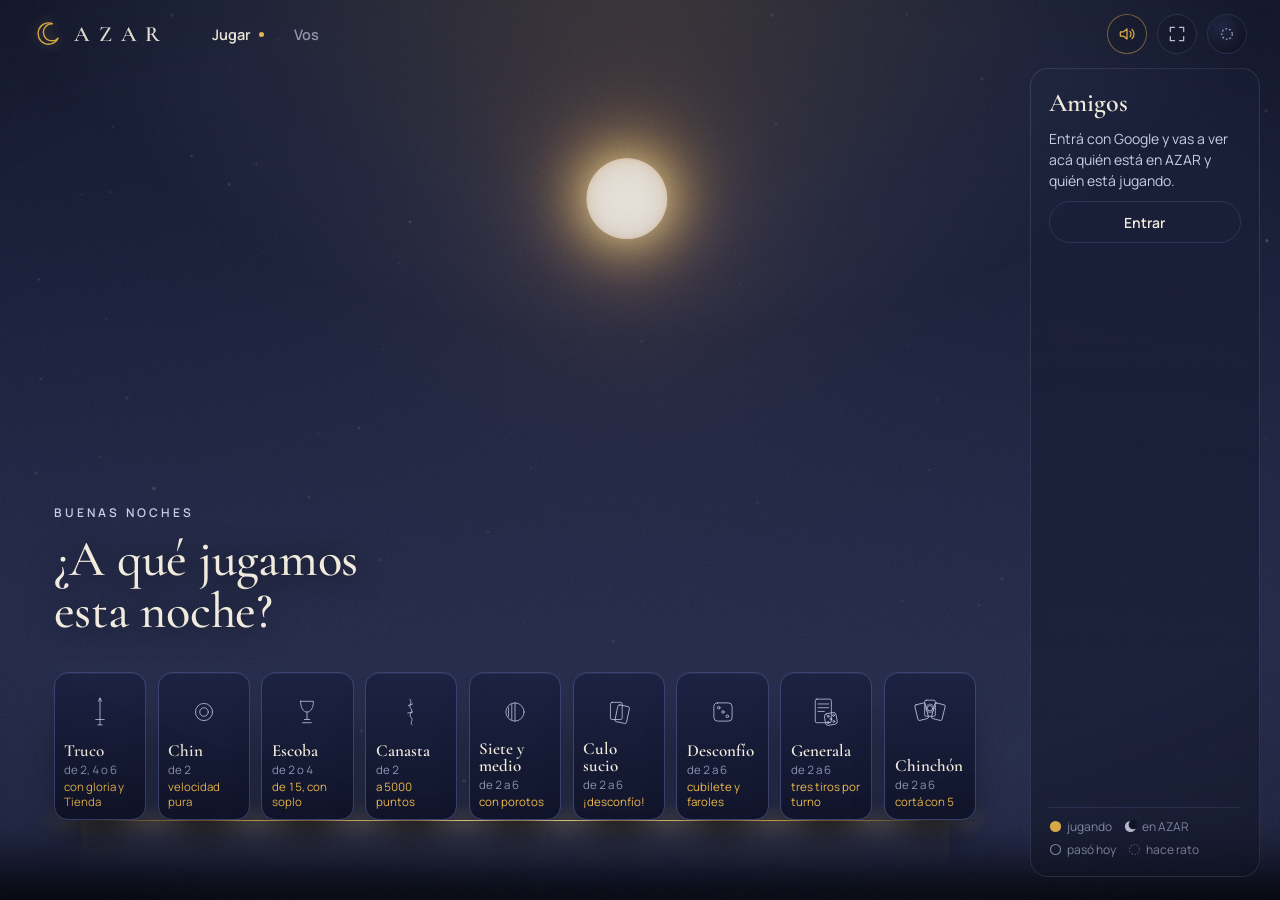
==== commit f92fad29: "AZAR: chinchón nuevo (comodín Eclipse, mesa Horizonte) y generala con la mesa Horizonte a pantalla e" ====
--- a/index.html
+++ b/index.html
@@ -21,6 +21,7 @@
 <link rel="stylesheet" href="css/canasta.css">
 <link rel="stylesheet" href="css/varios.css">
 <link rel="stylesheet" href="css/generala.css">
+<link rel="stylesheet" href="css/chinchon.css">
 </head>
 <body>
 <div class="grano"></div>
--- a/css/lobby.css
+++ b/css/lobby.css
@@ -142,6 +142,16 @@
   .azar .baraja .signo { top: 27%; width: 38%; }
 }
 @media (min-width: 900px) and (max-width: 1600px) { .azar .baraja.vacia { display: none; } }
+/* 2026-11-20: con nueve barajas (chinchón) tienen que entrar en una fila también en 1366: menos aire entre ellas, sin
+   la baraja vacía y el nombre un poco más chico (ninguno se corta: lo mide probar_chinchon_ui) */
+@media (min-width: 900px) {
+  .azar .barajas { gap: clamp(8px, .9vw, 20px); }
+  .azar .baraja { min-width: 92px; padding: clamp(9px, .75vw, 16px); }
+  .azar .baraja b { font-size: clamp(17px, 1.32vw, 28px); }
+  .azar .baraja small, .azar .baraja .vivo { font-size: 11.5px; }
+  .azar .baraja.vacia { display: none; }
+}
+@media (min-width: 1250px) { .azar .barajas { flex-wrap: nowrap; } .azar .baraja { min-width: 0; } }
 
 /* ---------- celular y ventanas angostas ---------- */
 @media (max-width: 899px) {
--- a/css/varios.css
+++ b/css/varios.css
@@ -275,65 +275,6 @@
   .vidas-dc i { width: 10px; height: 10px; }
 }
 
-/* ---------- generala (2026-11-19: los dados «Eclipse» del desconfío, la bandeja y la planilla) ---------- */
-.generala { --dado: clamp(42px, min(11vw, 7.6dvh), 74px); }
-.generala .dado { display: block; width: var(--dado); height: var(--dado); flex: none; }
-.generala .mi-zona { display: none; }
-.generala .centro-n { place-items: stretch; overflow-y: auto; overscroll-behavior: contain; padding: 4px max(12px, env(safe-area-inset-right)) 6px max(12px, env(safe-area-inset-left)); }
-.mesa-g { display: grid; grid-template-columns: minmax(0, auto) minmax(0, auto); align-items: center; justify-content: center; gap: clamp(16px, 3vw, 56px); min-height: 100%; }
-.bandeja-g { display: grid; justify-items: center; align-content: center; gap: clamp(6px, 1.4dvh, 14px); min-width: min(100%, clamp(420px, 34vw, 640px)); padding: clamp(10px, 2dvh, 22px) clamp(10px, 2vw, 26px); border-radius: 24px; border: 1px solid var(--linea); background: rgba(10,12,22,.55); }
-.bandeja-g.mia { border-color: rgba(233,181,74,.5); box-shadow: var(--glow); }
-.quien-g { margin: 0; font: 600 clamp(20px, 2vw, 30px) var(--fd); color: var(--papel); text-align: center; }
-.tiro-g { display: flex; align-items: center; justify-content: center; gap: clamp(10px, 2vw, 24px); flex-wrap: wrap; }
-.cubo-g { background: none; border: 0; padding: 0; border-radius: 16px; flex: none; display: block; }
-.cubo-g .cubilete { display: block; width: clamp(58px, min(12vw, 10dvh), 100px); height: auto; aspect-ratio: 100 / 110; transition: filter .2s; }
-button.cubo-g { cursor: pointer; }
-button.cubo-g:not(:disabled) .cubilete { animation: llamar-dc 2.4s ease-in-out infinite; }
-button.cubo-g:not(:disabled):hover .cubilete { filter: brightness(1.2) drop-shadow(0 0 10px rgba(233,181,74,.35)); }
-button.cubo-g:disabled { cursor: default; opacity: .45; }
-button.cubo-g:focus-visible { outline: 2px solid var(--ambar); outline-offset: 4px; }
-.cubo-g.ajeno { opacity: .7; }
-.cubo-g.sacude .cubilete { animation: sacudir-dc .3s ease-in-out 2 !important; transform-origin: 50% 90%; }
-.dados-g { display: flex; gap: clamp(6px, 1vw, 12px); justify-content: center; align-items: flex-end; min-height: calc(var(--dado) + 12px); }
-.dados-g.chicos { min-height: 0; gap: 4px; }
-.dados-g.chicos .dado { width: clamp(22px, 2.4vw, 32px); height: clamp(22px, 2.4vw, 32px); opacity: .85; }
-.dado-g { display: block; padding: 0; border: 0; background: none; border-radius: 22%; transition: transform .2s; }
-button.dado-g { cursor: pointer; }
-button.dado-g:focus-visible { outline: 2px solid var(--ambar); outline-offset: 3px; }
-.dado-g.guardado { transform: translateY(-12px); }
-.dado-g.guardado .dado { filter: drop-shadow(0 0 7px rgba(233,181,74,.75)); }
-.dado-g.guardado::after { content: ""; display: block; height: 3px; margin: 5px 18% 0; border-radius: 3px; background: var(--ambar); }
-.dado-g.rueda .dado { animation: rodar-g .5s cubic-bezier(.2,.8,.3,1) both; animation-delay: calc(var(--i) * .05s); }
-@keyframes rodar-g { 0% { opacity: 0; transform: translate(-30px, -22px) rotate(-200deg) scale(.8); } 70% { opacity: 1; transform: translate(3px, 2px) rotate(12deg); } 100% { transform: none; } }
-.toca-g { color: var(--texto-suave); font-size: 15px; align-self: center; }
-.antes-g { margin: 0; color: var(--texto-suave); font-size: 14px; text-align: center; }
-.antes-g b { color: var(--ambar); }
-.ayuda-g { margin: 0; color: var(--texto-suave); font-size: 13.5px; text-align: center; max-width: 46ch; }
-.ayuda-g:empty { display: none; }
-
-.planilla-g { border-collapse: separate; border-spacing: 0; font-variant-numeric: lining-nums tabular-nums; background: rgba(241,235,221,.04); border: 1px solid var(--linea); border-radius: 16px; overflow: hidden; align-self: center; }
-.planilla-g th, .planilla-g td { height: clamp(22px, 3.6dvh, 42px); padding: 0 clamp(6px, .9vw, 16px); text-align: center; border-bottom: 1px solid rgba(199,204,228,.1); font-size: clamp(13px, 1.15vw, 20px); }
-.planilla-g thead th { font-weight: 600; color: var(--texto-suave); font-size: clamp(12.5px, .95vw, 16px); height: clamp(26px, 3.6dvh, 36px); }
-.planilla-g thead th span { display: block; max-width: 9ch; overflow: hidden; text-overflow: ellipsis; white-space: nowrap; margin-inline: auto; }
-.planilla-g thead th.tipo-g { color: var(--ambar); text-align: left; font-family: var(--fd); font-size: 16px; }
-.planilla-g tbody th { text-align: left; font-weight: 600; color: var(--papel); white-space: nowrap; }
-.planilla-g td { min-width: clamp(34px, 4.4vw, 86px); color: var(--papel); font-weight: 700; }
-.planilla-g .yo { background: rgba(233,181,74,.07); }
-.planilla-g thead .yo { color: var(--ambar); }
-.planilla-g .turno { box-shadow: inset 1px 0 0 rgba(233,181,74,.45), inset -1px 0 0 rgba(233,181,74,.45); }
-.planilla-g td.cruz { color: var(--gris); font-weight: 400; }
-.planilla-g td.recien { animation: recien-g 2.6s ease-out both; }
-@keyframes recien-g { 0%, 40% { background: rgba(233,181,74,.4); color: var(--tinta); } 100% { background: transparent; } }
-.planilla-g .total-g th, .planilla-g .total-g td { border-bottom: 0; border-top: 1px solid var(--linea); font: 700 clamp(16px, 1.4vw, 20px) var(--fd); color: var(--ambar); }
-.anotar-g { width: 100%; min-width: 34px; height: calc(100% - 4px); min-height: 22px; padding: 0 4px; border-radius: 8px; border: 1px dashed var(--ambar); background: rgba(233,181,74,.14); color: var(--ambar); font-family: var(--fb); font-weight: 700; font-size: inherit; cursor: pointer; }
-.anotar-g:hover, .anotar-g:focus-visible { background: var(--ambar); color: var(--tinta); outline: none; }
-.anotar-g.cero { border-color: rgba(199,204,228,.3); background: none; color: var(--gris); font-weight: 400; }
-.anotar-g.cero:hover, .anotar-g.cero:focus-visible, .anotar-g.por-tachar { background: var(--brasa); border-color: var(--brasa); color: var(--tinta); }
-.generala .pts-g { font-weight: 700; color: var(--papel); }
-.generala .tirando-g { font-size: 12px; color: var(--ambar); font-style: italic; }
-.generala .grito-n { white-space: normal; width: max-content; max-width: calc(100vw - 32px); line-height: 1; }
-.generala .controles-n .si-tachar { background: var(--brasa); border-color: var(--brasa); color: var(--tinta); }
-
 /* la elección de la planilla en el menú (nucleo/flujo-n.js, «elecciones») */
 .elecciones-n { display: flex; flex-wrap: wrap; justify-content: center; gap: 8px; }
 .eleccion { flex: 1 1 150px; max-width: 230px; display: grid; gap: 2px; padding: 10px 12px; border-radius: 14px; border: 1px solid var(--linea); background: var(--superficie); color: var(--papel); text-align: center; cursor: pointer; }
@@ -343,31 +284,6 @@
 .eleccion[aria-checked="true"] b { color: var(--ambar); }
 .eleccion:focus-visible { outline: 2px solid var(--ambar); outline-offset: 2px; }
 
-@media (max-width: 900px) {
-  .bandeja-g { min-width: 0; }
-  .mesa-g { grid-template-columns: minmax(0, 1fr); grid-template-rows: auto minmax(0, auto); align-content: center; gap: 10px; }
-  .planilla-g { justify-self: center; width: min(100%, 520px); }
-  .bandeja-g { padding: 8px 10px; }
-  .quien-g { font-size: 19px; }
-  .generala .mi-pie { padding: 6px 10px; }
-  .generala .mi-pie:has(.si-tachar) { flex-wrap: wrap; }
-  .generala .mi-pie:has(.si-tachar) .controles-n { flex-basis: 100%; justify-content: center; }
-  .generala .ctrl-nota { font-size: 13px; }
-  .generala { --dado: clamp(36px, min(11vw, 6.4dvh), 60px); }
-  .generala .cubo-g .cubilete { width: clamp(44px, min(11vw, 7.4dvh), 70px); }
-  .dado-g.guardado { transform: translateY(-8px); }
-  .dado-g.guardado::after { margin-top: 3px; }
-  .ayuda-g { font-size: 12.5px; }
-  .planilla-g th, .planilla-g td { height: clamp(20px, 2.9dvh, 30px); }
-  .planilla-g thead th { height: clamp(22px, 3.1dvh, 32px); }
-  .anotar-g { min-height: 18px; }
-  .generala .controles-n .boton { min-height: 44px; font-size: 16px; }
-}
-@media (max-width: 900px) and (max-height: 760px) { .antes-g, .dados-g.chicos { display: none; } }
 @media (max-width: 420px) {
-  .planilla-g th, .planilla-g td { padding: 0 3px; font-size: 13px; }
-  .planilla-g td { min-width: 0; }
-  .planilla-g[data-n="5"] thead th span, .planilla-g[data-n="6"] thead th span { max-width: 5ch; }
-  .anotar-g { min-width: 28px; }
   .eleccion { flex-basis: 100%; max-width: none; }
 }
--- a/css/generala.css
+++ b/css/generala.css
@@ -1,10 +1,11 @@
 /* Mesa de la GENERALA (2026-11-19): dirección A «Horizonte» con los dados sueltos de la C (htmls/generala-direcciones.html).
    Arriba el cielo con la planilla en constelaciones; abajo el mostrador con la franja de luz y el paño donde caen los
-   dados. Todo bajo .generala y con clases gx- (las viejas -g de css/varios.css quedan sin uso). Probado en 1920, 1366 y 390. */
+   dados. Todo bajo .generala y con clases gx- (las viejas -g de css/varios.css se borraron el 2026-11-20). Probado en 1920, 1366 y 390. */
 
 /* el arco de caras y tu pie no van: cada uno está en la planilla con su cara */
 .generala .rivales-n, .generala .yo-n { display: none; }
-.generala .centro-n { grid-row: 3; display: block; overflow: hidden; padding: 0; min-height: 0; }
+/* place-items: stretch: el center de .centro-n (varios.css) achicaba la mesa al ancho de su contenido en el Chrome nuevo (2026-11-20) */
+.generala .centro-n { grid-row: 3; display: block; place-items: stretch; overflow: hidden; padding: 0; min-height: 0; }
 .generala .grito-n { white-space: normal; width: max-content; max-width: calc(100vw - 32px); line-height: 1; top: 40%; }
 
 .gx-mesa { position: relative; height: 100%; display: grid; grid-template-rows: auto minmax(0, 1fr); }
--- a/css/chinchon.css
+++ b/css/chinchon.css
@@ -0,0 +1,185 @@
+/* Mesa del CHINCHÓN (2026-11-20), con las ideas de la generala «Horizonte»: arriba el cielo con los jugadores y sus
+   puntos (barra de luz hacia los 100); al medio la franja de luz con el mazo y el pozo apoyados encima; abajo el paño
+   con tu mano. Todo bajo .chinchon y con clases cx-. Probado en 1920, 1366 y 390. */
+
+.chinchon .rivales-n, .chinchon .yo-n { display: none; }
+/* place-items: stretch: el center de .centro-n (varios.css) achicaba la mesa al ancho de la mano en el Chrome nuevo;
+   overflow visible: el globo del bot puede subir sobre la franja del título */
+.chinchon .centro-n { grid-row: 3; display: block; place-items: stretch; overflow: visible; padding: 0; min-height: 0; }
+.chinchon .aviso-n { bottom: auto; top: 45%; }
+.chinchon .grito-n { white-space: normal; width: max-content; max-width: calc(100vw - 32px); line-height: 1; top: 38%; }
+
+.cx-mesa { --c: clamp(58px, min(9.4vw, 20dvh), 172px); --m: clamp(52px, min(6.2vw, 11.5dvh), 118px);
+  position: relative; height: 100%; display: grid; grid-template-rows: auto minmax(0, 1fr); }
+.cx-estrellas { position: absolute; inset: 0; width: 100%; height: 100%; pointer-events: none; }
+
+/* ---------- el cielo: los jugadores ---------- */
+.cx-cielo { position: relative; z-index: 3; padding: clamp(4px, 1.2dvh, 14px) max(14px, env(safe-area-inset-right)) clamp(6px, 1.6dvh, 18px) max(14px, env(safe-area-inset-left)); }
+.cx-astral { display: flex; justify-content: center; gap: clamp(10px, 2.4vw, 48px); flex-wrap: wrap; }
+.cx-quien { position: relative; display: flex; align-items: center; gap: clamp(8px, .8vw, 14px); padding: 8px clamp(10px, 1vw, 18px) 8px 10px; border-radius: 999px; min-width: 0;
+  transition: background .3s, box-shadow .3s, opacity .3s; }
+.cx-quien.turno { background: radial-gradient(ellipse 80% 120% at 50% 50%, rgba(233,181,74,.16), rgba(233,181,74,.03) 70%, transparent);
+  box-shadow: inset 0 1px 0 rgba(244,206,118,.25), inset 0 -1px 0 rgba(244,206,118,.25); }
+.cx-quien.afuera { opacity: .42; }
+.cx-cara { position: relative; flex: none; }
+.cx-cara .cara-jugador { display: block; width: clamp(34px, 3vw, 54px); height: auto; }
+.cx-datos { display: grid; grid-template-columns: auto auto; align-items: baseline; column-gap: 10px; row-gap: 3px; min-width: 0; }
+.cx-nom { grid-column: 1 / -1; font-size: clamp(13.5px, 1.05vw, 17px); font-weight: 600; color: var(--papel); white-space: nowrap; overflow: hidden; text-overflow: ellipsis; max-width: 14ch; }
+.cx-quien.yo .cx-nom { color: #F4CE76; }
+.cx-pts { display: flex; align-items: baseline; gap: 8px; grid-column: 1; }
+.cx-pts b { font: 600 clamp(24px, 2.3vw, 42px)/1 var(--fd); font-variant-numeric: lining-nums; color: var(--papel); }
+.cx-quien.cerca .cx-pts b { color: #F0A27A; }
+.cx-pts small { font-size: 12px; font-style: italic; color: var(--ambar); white-space: nowrap; }
+.cx-barra { grid-column: 1 / -1; position: relative; display: block; width: clamp(70px, 7vw, 130px); height: 3px; border-radius: 3px; background: rgba(199,204,228,.1); }
+.cx-barra::after { content: ""; position: absolute; right: -3px; top: -3px; width: 1.5px; height: 9px; background: rgba(224,122,79,.7); }
+.cx-barra i { position: absolute; inset: 0 auto 0 0; width: calc(var(--t) * 100%); border-radius: 3px; background: linear-gradient(90deg, rgba(233,181,74,.25), #F4CE76); box-shadow: 0 0 10px rgba(233,181,74,.55); transition: width .6s; }
+.cx-quien.cerca .cx-barra i { background: linear-gradient(90deg, rgba(224,122,79,.3), #F0A27A); box-shadow: 0 0 10px rgba(224,122,79,.6); }
+.cx-dorsos { grid-column: 2; grid-row: 2; display: inline-flex; align-self: center; padding-left: 4px; }
+.cx-dorsos i { width: 10px; height: 15px; margin-left: -4px; border-radius: 2px; background: linear-gradient(160deg, #2a3260, #141a38); border: 1px solid rgba(233,181,74,.55); rotate: calc(var(--i) * 7deg); transform-origin: 50% 120%; }
+/* el globo del bot tapa su nombre y sube (nunca baja a los puntos) */
+.cx-globo { position: absolute; left: calc(100% + 2px); bottom: calc(100% - 26px); z-index: 8; width: max-content; max-width: 230px; padding: 5px 11px 4px; border-radius: 14px;
+  background: var(--papel); color: var(--tinta); font: 600 clamp(13.5px, 1vw, 16px)/1.12 var(--fb); box-shadow: 0 6px 18px rgba(0,0,0,.45); opacity: 0; transition: opacity .2s; pointer-events: none; }
+.cx-globo.ver { opacity: 1; }
+.cx-globo:empty { display: none; }
+
+/* ---------- el mostrador: estado, franja de luz con el mazo y el pozo, el paño con la mano ---------- */
+.cx-mostrador { position: relative; z-index: 1; min-height: 0; display: grid; grid-template-rows: auto minmax(0, 1fr);
+  padding: 0 max(14px, env(safe-area-inset-right)) max(12px, env(safe-area-inset-bottom)) max(14px, env(safe-area-inset-left)); }
+.cx-franja { position: relative; z-index: 4; display: grid; grid-template-columns: minmax(0, 1fr) auto minmax(0, 1fr); align-items: end; gap: clamp(12px, 2vw, 40px); padding: 0 clamp(4px, 2vw, 40px); }
+.cx-horizonte { position: absolute; left: -2%; right: -2%; bottom: calc(var(--m) * 1.43 * .32); height: 2px; z-index: 0; pointer-events: none;
+  background: linear-gradient(90deg, transparent, rgba(244,206,118,.9) 22%, #FFF3D6 50%, rgba(244,206,118,.9) 78%, transparent);
+  box-shadow: 0 0 18px 2px rgba(233,181,74,.45), 0 0 60px 8px rgba(233,181,74,.12); }
+.cx-estado { position: relative; z-index: 1; display: grid; gap: 4px; align-self: center; padding-bottom: calc(var(--m) * 1.43 * .32 + 6px); min-width: 0; }
+.cx-estado > b { font: 600 clamp(22px, 2.2vw, 38px) var(--fd); line-height: 1; color: var(--papel); }
+.cx-estado small { font-size: clamp(13px, .95vw, 15px); color: var(--texto-suave); line-height: 1.4; max-width: 46ch; }
+.cx-estado small b { color: var(--ambar); font-weight: 700; }
+.cx-mano-n { font-size: 12px; letter-spacing: .08em; text-transform: uppercase; color: var(--gris); }
+.cx-montones { position: relative; z-index: 2; display: flex; gap: clamp(14px, 1.8vw, 34px); align-items: flex-end; }
+.cx-mazo, .cx-pozo { position: relative; padding: 0; border: 0; background: none; color: inherit; border-radius: 10px; width: var(--m); aspect-ratio: 600 / 860; display: block; }
+.cx-mazo:not(:disabled), .cx-pozo:not(:disabled) { cursor: pointer; }
+.cx-carta-m { position: absolute; inset: 0; display: block; border-radius: calc(var(--m) * .07); overflow: hidden; box-shadow: 0 10px 22px rgba(0,0,0,.55); }
+.cx-carta-m svg { display: block; width: 100%; height: 100%; }
+.cx-mazo .cx-carta-m { box-shadow: 0 10px 22px rgba(0,0,0,.55), 2px 2px 0 #0d1128, 4px 4px 0 #1b2140, 5px 5px 0 #0d1128; }
+.cx-mazo.vacio .cx-carta-m { opacity: .25; }
+.cx-pozo .debajo { rotate: -6deg; translate: -4px 2px; opacity: .9; }
+.cx-pozo .arriba { rotate: 3deg; }
+.cx-pozo .arriba.cae { animation: cae-cx .38s cubic-bezier(.2,.8,.3,1) both; }
+@keyframes cae-cx { 0% { opacity: 0; transform: translateY(-40%) rotate(-16deg) scale(1.08); } 100% { opacity: 1; transform: none; } }
+.cx-vacio { position: absolute; inset: 0; display: grid; place-items: center; border: 1.5px dashed rgba(199,204,228,.3); border-radius: 10px; color: var(--gris); font-size: 12px; text-transform: uppercase; letter-spacing: .1em; }
+.cx-cuantas { position: absolute; left: 50%; bottom: -24px; translate: -50% 0; font: 700 12.5px var(--fb); color: var(--texto-suave); font-variant-numeric: tabular-nums; white-space: nowrap; }
+.cx-cuantas:empty { display: none; }
+.cx-mazo.llama .cx-carta-m, .cx-pozo.llama .arriba { animation: llama-cx 2.2s ease-in-out infinite; }
+@keyframes llama-cx { 0%, 100% { box-shadow: 0 10px 22px rgba(0,0,0,.55), 0 0 0 1.5px rgba(233,181,74,.7); } 50% { box-shadow: 0 10px 22px rgba(0,0,0,.55), 0 0 0 2px #F4CE76, 0 0 26px rgba(233,181,74,.6); } }
+.cx-mazo:not(:disabled):hover .cx-carta-m, .cx-pozo:not(:disabled):hover .arriba { translate: 0 -6px; }
+.cx-mazo.toca .cx-carta-m { animation: toca-cx .4s ease-out; }
+@keyframes toca-cx { 40% { translate: 0 -8px; filter: brightness(1.3); } }
+.cx-pozo.recibe { outline: 1.5px dashed rgba(233,181,74,.75); outline-offset: 6px; }
+.cx-pozo.encima { outline: 2px solid #F4CE76; outline-offset: 6px; box-shadow: 0 0 30px rgba(233,181,74,.45); }
+.cx-mazo:focus-visible, .cx-pozo:focus-visible { outline: 2px solid var(--ambar); outline-offset: 5px; }
+.cx-lado { min-width: 0; }
+
+.cx-pano { position: relative; min-height: 0; display: grid; grid-template-rows: minmax(0, 1fr) auto; align-items: center; justify-items: center; gap: clamp(6px, 1.4dvh, 14px);
+  margin-top: calc(var(--m) * 1.43 * -.32); padding: calc(var(--m) * 1.43 * .32 + 40px) 0 4px; border-radius: 0 0 32px 32px;
+  background: radial-gradient(ellipse 55% 50% at 50% 0%, rgba(233,181,74,.1), transparent 70%), linear-gradient(180deg, #131a3c 0%, #0d112b 50%, #090b1c 100%);
+  box-shadow: inset 0 -40px 70px rgba(0,0,0,.35), inset 0 0 0 1px rgba(199,204,228,.05); }
+.cx-mano { display: flex; justify-content: center; align-items: flex-end; padding: calc(var(--c) * .2) 12px 0; max-width: 100%; touch-action: pan-y; }
+.cx-carta { position: relative; flex: none; width: var(--c); aspect-ratio: 600 / 860; padding: 0; border: 0; background: none; border-radius: calc(var(--c) * .07); cursor: pointer;
+  margin-left: calc(var(--c) * -.16); transition: transform .18s, translate .12s; touch-action: none; -webkit-user-select: none; user-select: none; }
+.cx-carta:first-child { margin-left: 0; }
+.cx-carta svg { display: block; width: 100%; height: 100%; border-radius: inherit; box-shadow: 0 10px 20px rgba(0,0,0,.5); }
+.cx-carta[aria-disabled="true"] { cursor: grab; }
+.cx-carta:hover { transform: translateY(-6%); }
+.cx-carta.elegida { transform: translateY(-20%); z-index: 2; }
+.cx-carta.elegida svg { box-shadow: 0 16px 26px rgba(0,0,0,.6), 0 0 0 2.5px #F4CE76, 0 0 24px rgba(233,181,74,.55); }
+.cx-carta.agarrada { z-index: 6; transition: none; cursor: grabbing; }
+.cx-carta.agarrada svg { box-shadow: 0 22px 30px rgba(0,0,0,.6), 0 0 0 1.5px rgba(244,206,118,.7); }
+.cx-mano.acomodando .cx-carta:not(.agarrada) { transform: none; }
+.cx-carta.nueva { animation: nueva-cx .42s cubic-bezier(.2,.8,.3,1) both; }
+@keyframes nueva-cx { 0% { opacity: 0; transform: translateY(-60%) rotate(8deg); } 100% { opacity: 1; transform: none; } }
+.cx-carta:focus-visible { outline: 2px solid var(--ambar); outline-offset: 3px; }
+.cx-marca { position: absolute; left: 50%; bottom: calc(100% + 4px); translate: -50% 0; font-size: 11.5px; color: var(--ambar); white-space: nowrap; font-style: italic; }
+.cx-acciones { display: flex; flex-wrap: wrap; justify-content: center; align-items: center; gap: 10px; min-height: 48px; }
+.cx-acciones .boton { min-height: 46px; font-size: 16px; padding-inline: 20px; }
+.cx-acciones .cx-ordenar { font-size: 14px; }
+
+/* ---------- el recuento: las manos de todos, acomodadas ---------- */
+.cx-recuento { position: absolute; inset: 0 max(10px, env(safe-area-inset-right)) max(10px, env(safe-area-inset-bottom)) max(10px, env(safe-area-inset-left)); z-index: 7; display: grid; place-items: center; overflow-y: auto; overscroll-behavior: contain; }
+.cx-recuento[hidden] { display: none; }
+.cx-mesa.contando .cx-mano, .cx-mesa.contando .cx-acciones { visibility: hidden; }
+.cx-recuento.entra { animation: entra-cx .35s ease-out 1.25s both; }
+@keyframes entra-cx { from { opacity: 0; translate: 0 12px; } to { opacity: 1; translate: 0 0; } }
+.chinchon:has(.cx-mesa.contando) .aviso-n { opacity: 0; }
+.cx-rec-caja { position: relative; width: min(1180px, 100%); display: grid; gap: clamp(8px, 1.4dvh, 14px); padding: clamp(14px, 2dvh, 24px) clamp(14px, 2vw, 30px) clamp(16px, 2.4dvh, 26px);
+  border-radius: 24px; background: rgba(10,12,22,.93); border: 1px solid rgba(233,181,74,.35); box-shadow: 0 30px 80px rgba(0,0,0,.6); }
+.cx-rec-caja h2 { margin: 0; font: 600 clamp(24px, 2.4vw, 40px)/1.05 var(--fd); color: #F4CE76; text-align: center; }
+.cx-filas { list-style: none; margin: 0; padding: 0; display: grid; gap: clamp(4px, .9dvh, 10px); }
+.cx-filas li { display: grid; grid-template-columns: minmax(90px, 170px) minmax(0, 1fr) minmax(110px, 180px); align-items: center; gap: 14px; padding: 6px 12px; border-radius: 16px; background: rgba(241,235,221,.03); }
+.cx-filas li.corto { background: rgba(233,181,74,.09); box-shadow: inset 0 0 0 1px rgba(233,181,74,.3); }
+.cx-filas li.pasado { box-shadow: inset 0 0 0 1px rgba(224,122,79,.5); }
+.cx-f-nom { display: grid; font-size: clamp(14px, 1.1vw, 18px); color: var(--papel); min-width: 0; overflow: hidden; text-overflow: ellipsis; }
+.cx-f-nom small { font-size: 12px; font-style: italic; font-weight: 400; color: var(--ambar); }
+.cx-filas li.yo .cx-f-nom { color: #F4CE76; }
+.cx-f-cartas { display: flex; flex-wrap: wrap; gap: 8px clamp(10px, 1.2vw, 18px); align-items: center; min-width: 0; }
+.cx-grupo { display: inline-flex; padding: 3px; border-radius: 8px; }
+.cx-grupo.sueltas { outline: 1.5px dashed rgba(224,122,79,.7); outline-offset: 1px; }
+.cx-grupo.pegadas { position: relative; outline: 1.5px solid rgba(233,181,74,.6); outline-offset: 1px; }
+.cx-grupo.pegadas::before { content: "pegó"; position: absolute; left: 50%; bottom: calc(100% + 2px); translate: -50% 0; font-size: 11px; font-style: italic; color: var(--ambar); }
+.cx-mini { --w: clamp(28px, min(3vw, 5.4dvh), 50px); width: var(--w); aspect-ratio: 600 / 860; display: block; flex: none; border-radius: 4px; overflow: hidden; box-shadow: 0 3px 8px rgba(0,0,0,.5); }
+.cx-mini + .cx-mini { margin-left: calc(var(--w) * -.22); }
+.cx-mini svg { display: block; width: 100%; height: 100%; }
+.cx-f-pts { display: grid; justify-items: end; gap: 1px; text-align: right; }
+.cx-f-pts b { font: 600 clamp(22px, 2vw, 34px)/1 var(--fd); color: var(--papel); font-variant-numeric: lining-nums; }
+.cx-filas li.corto .cx-f-pts b { color: #F4CE76; }
+.cx-f-pts small { font-size: 12.5px; color: var(--texto-suave); font-variant-numeric: tabular-nums; }
+.cx-f-pts em { font-size: 12.5px; color: #F0A27A; font-style: italic; }
+.cx-reengancho { display: grid; justify-items: center; gap: 8px; text-align: center; }
+.cx-reengancho p { margin: 0; color: var(--papel); font-size: 15px; max-width: 56ch; }
+.cx-espera { position: absolute; left: 24px; right: 24px; bottom: 8px; height: 2px; border-radius: 2px; background: rgba(199,204,228,.08); overflow: hidden; }
+.cx-espera i { position: absolute; inset: 0; background: var(--ambar); transform-origin: left; opacity: .6; }
+
+@media (max-width: 760px) {
+  .cx-mesa { --c: clamp(40px, calc((100vw - 28px) / (var(--n-mano, 8) * .66 + .34)), 92px); --m: clamp(46px, 13vw, 62px); }
+  .cx-cielo { padding: 4px 6px 6px; }
+  .cx-astral { display: grid; grid-template-columns: repeat(var(--n), minmax(0, 1fr)); gap: 2px; }
+  .cx-quien { flex-direction: column; gap: 2px; padding: 5px 2px 6px; border-radius: 18px; }
+  .cx-cara .cara-jugador { width: 30px; }
+  .cx-datos { grid-template-columns: minmax(0, 1fr); justify-items: center; row-gap: 2px; width: 100%; }
+  .cx-nom { font-size: 11px; max-width: 100%; text-align: center; white-space: normal; line-height: 1.05; display: -webkit-box; -webkit-line-clamp: 2; -webkit-box-orient: vertical; overflow-wrap: anywhere; }
+  .cx-pts { grid-column: 1; flex-direction: column; align-items: center; gap: 0; }
+  .cx-pts b { font-size: 22px; }
+  .cx-pts small { font-size: 10.5px; }
+  .cx-barra { width: 80%; }
+  .cx-dorsos { grid-column: 1; grid-row: auto; padding-left: 4px; }
+  .cx-dorsos i { width: 7px; height: 10px; margin-left: -3px; }
+  .cx-globo { left: 50%; bottom: 4px; translate: -50% 0; max-width: 160px; font-size: 13px; }
+  .cx-quien:first-child .cx-globo { left: 0; translate: 0 0; }
+  .cx-quien:last-child .cx-globo { left: auto; right: 0; translate: 0 0; }
+  .cx-franja { grid-template-columns: minmax(0, 1fr) auto; grid-template-areas: "estado montones"; padding: 0 2px; gap: 10px; }
+  .cx-estado { grid-area: estado; padding-bottom: calc(var(--m) * 1.43 * .32 + 4px); }
+  .cx-estado > b { font-size: 21px; }
+  .cx-estado small { font-size: 12.5px; }
+  .cx-montones { grid-area: montones; gap: 12px; }
+  .cx-lado { display: none; }
+  .cx-cuantas { bottom: -20px; font-size: 11.5px; }
+  .cx-pano { padding-top: calc(var(--m) * 1.43 * .32 + 30px); border-radius: 0 0 24px 24px; }
+  .cx-mano { padding: calc(var(--c) * .22) 4px 0; }
+  .cx-carta { margin-left: calc(var(--c) * -.34); }
+  .cx-acciones { gap: 8px; }
+  .cx-acciones .boton { flex: 1 1 0; min-height: 46px; padding-inline: 10px; }
+  .cx-acciones .cx-ordenar { flex-basis: 100%; min-height: 40px; }
+  /* de a 6 en el celular cada fila entra en un renglón: nombre, cartas chicas y puntos */
+  .cx-filas li { grid-template-columns: 64px minmax(0, 1fr) auto; gap: 6px; padding: 5px 6px; border-radius: 12px; }
+  .cx-f-nom { font-size: 12px; line-height: 1.1; }
+  .cx-f-nom small { font-size: 11px; }
+  .cx-f-cartas { gap: 6px 6px; }
+  .cx-grupo { padding: 2px; }
+  .cx-grupo.pegadas::before { font-size: 10.5px; }
+  .cx-mini { --w: clamp(20px, 6.4vw, 30px); border-radius: 3px; }
+  .cx-mini + .cx-mini { margin-left: calc(var(--w) * -.3); }
+  .cx-f-pts b { font-size: 21px; }
+  .cx-f-pts small, .cx-f-pts em { font-size: 11px; }
+  .cx-filas { gap: 4px; }
+  .cx-rec-caja { padding: 12px 10px 18px; }
+  .cx-rec-caja h2 { font-size: 23px; }
+}
+@media (prefers-reduced-motion: reduce) { .cx-recuento.entra, .cx-mazo.llama .cx-carta-m, .cx-pozo.llama .arriba, .cx-carta.nueva, .cx-pozo .arriba.cae { animation: none; } }
